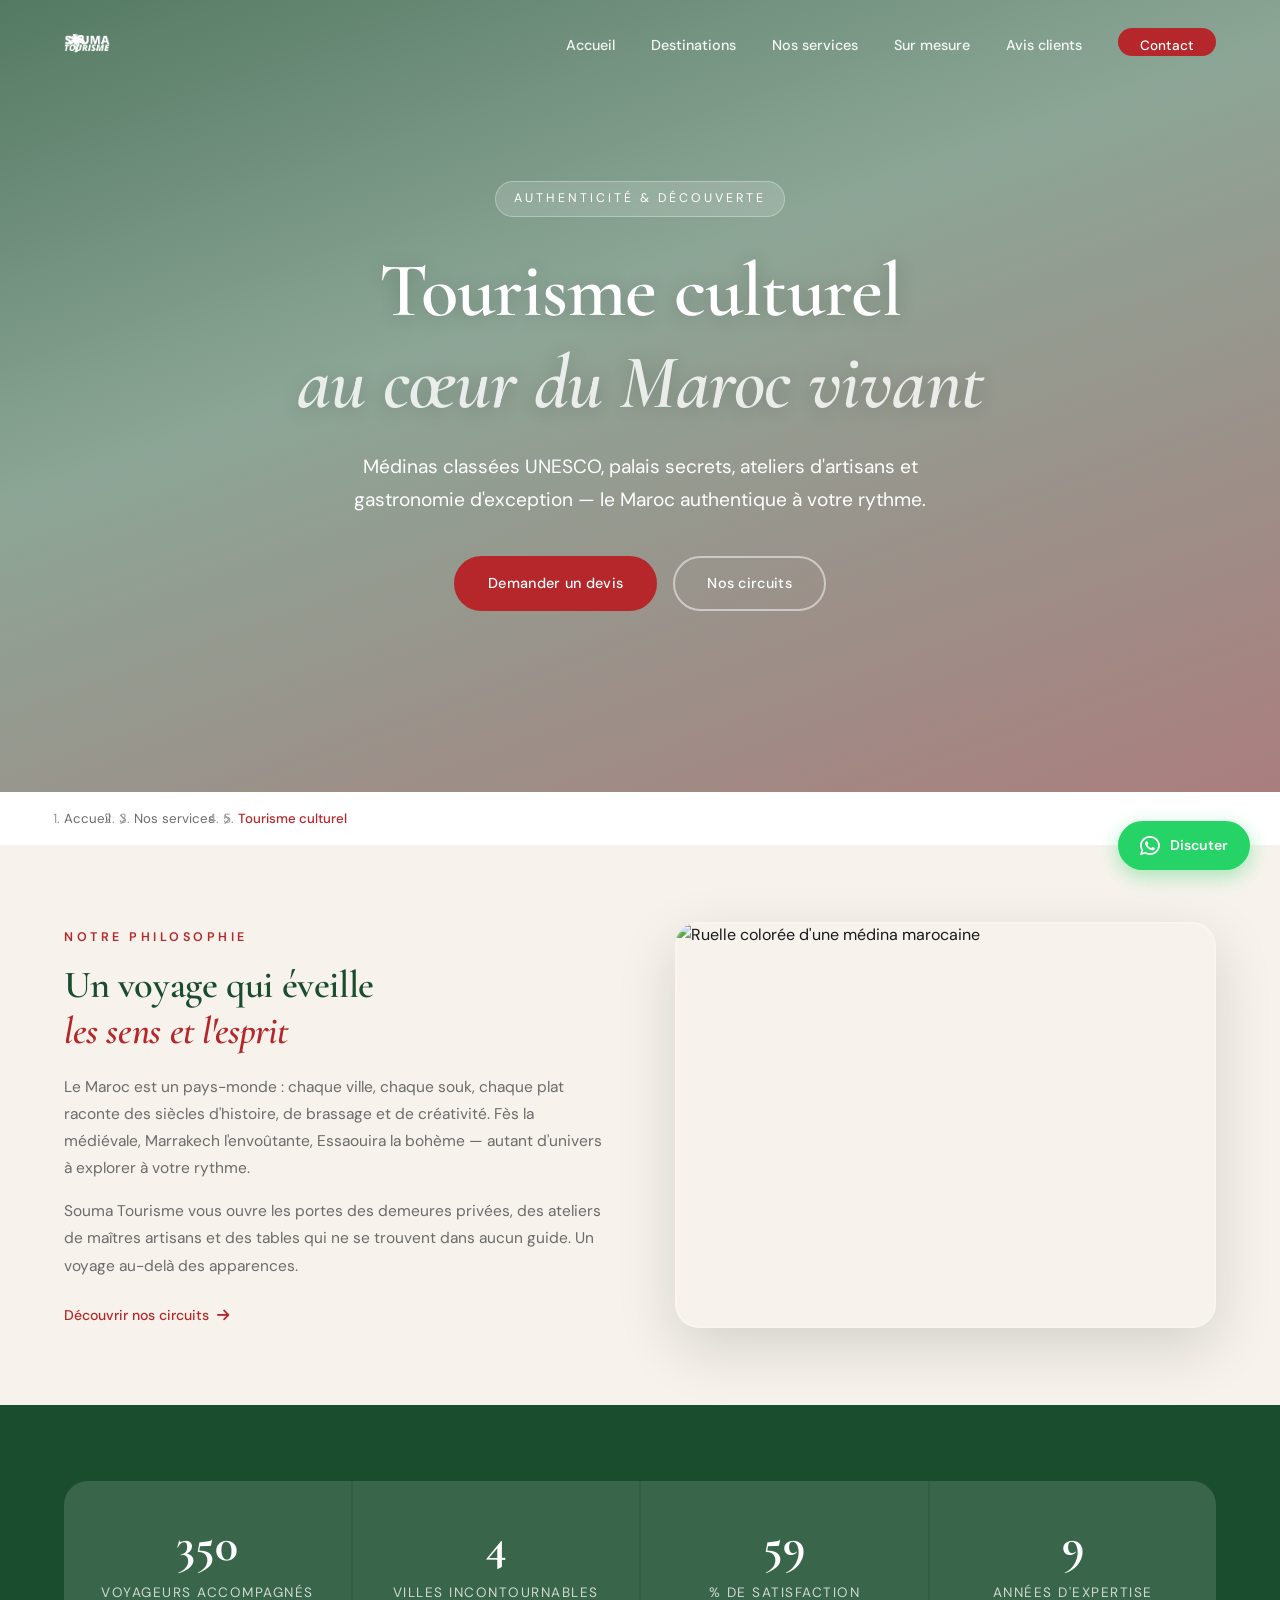
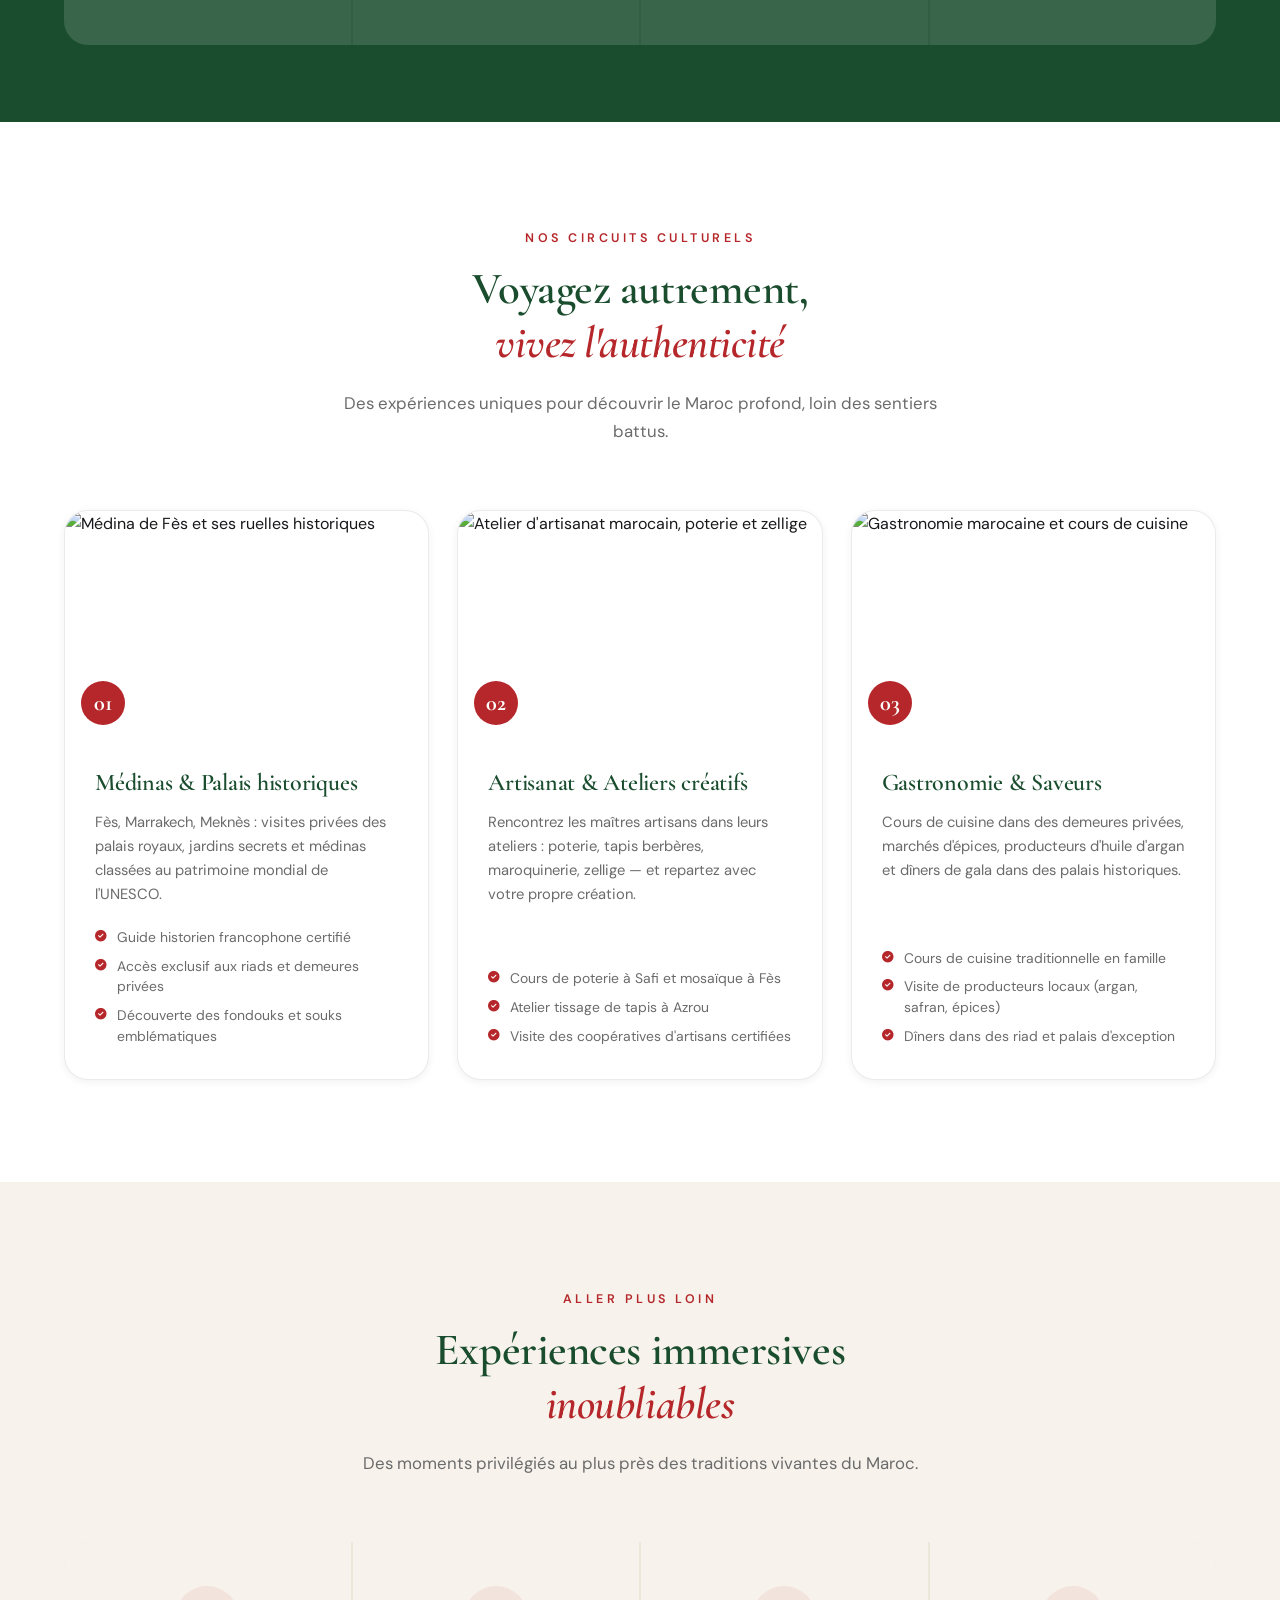
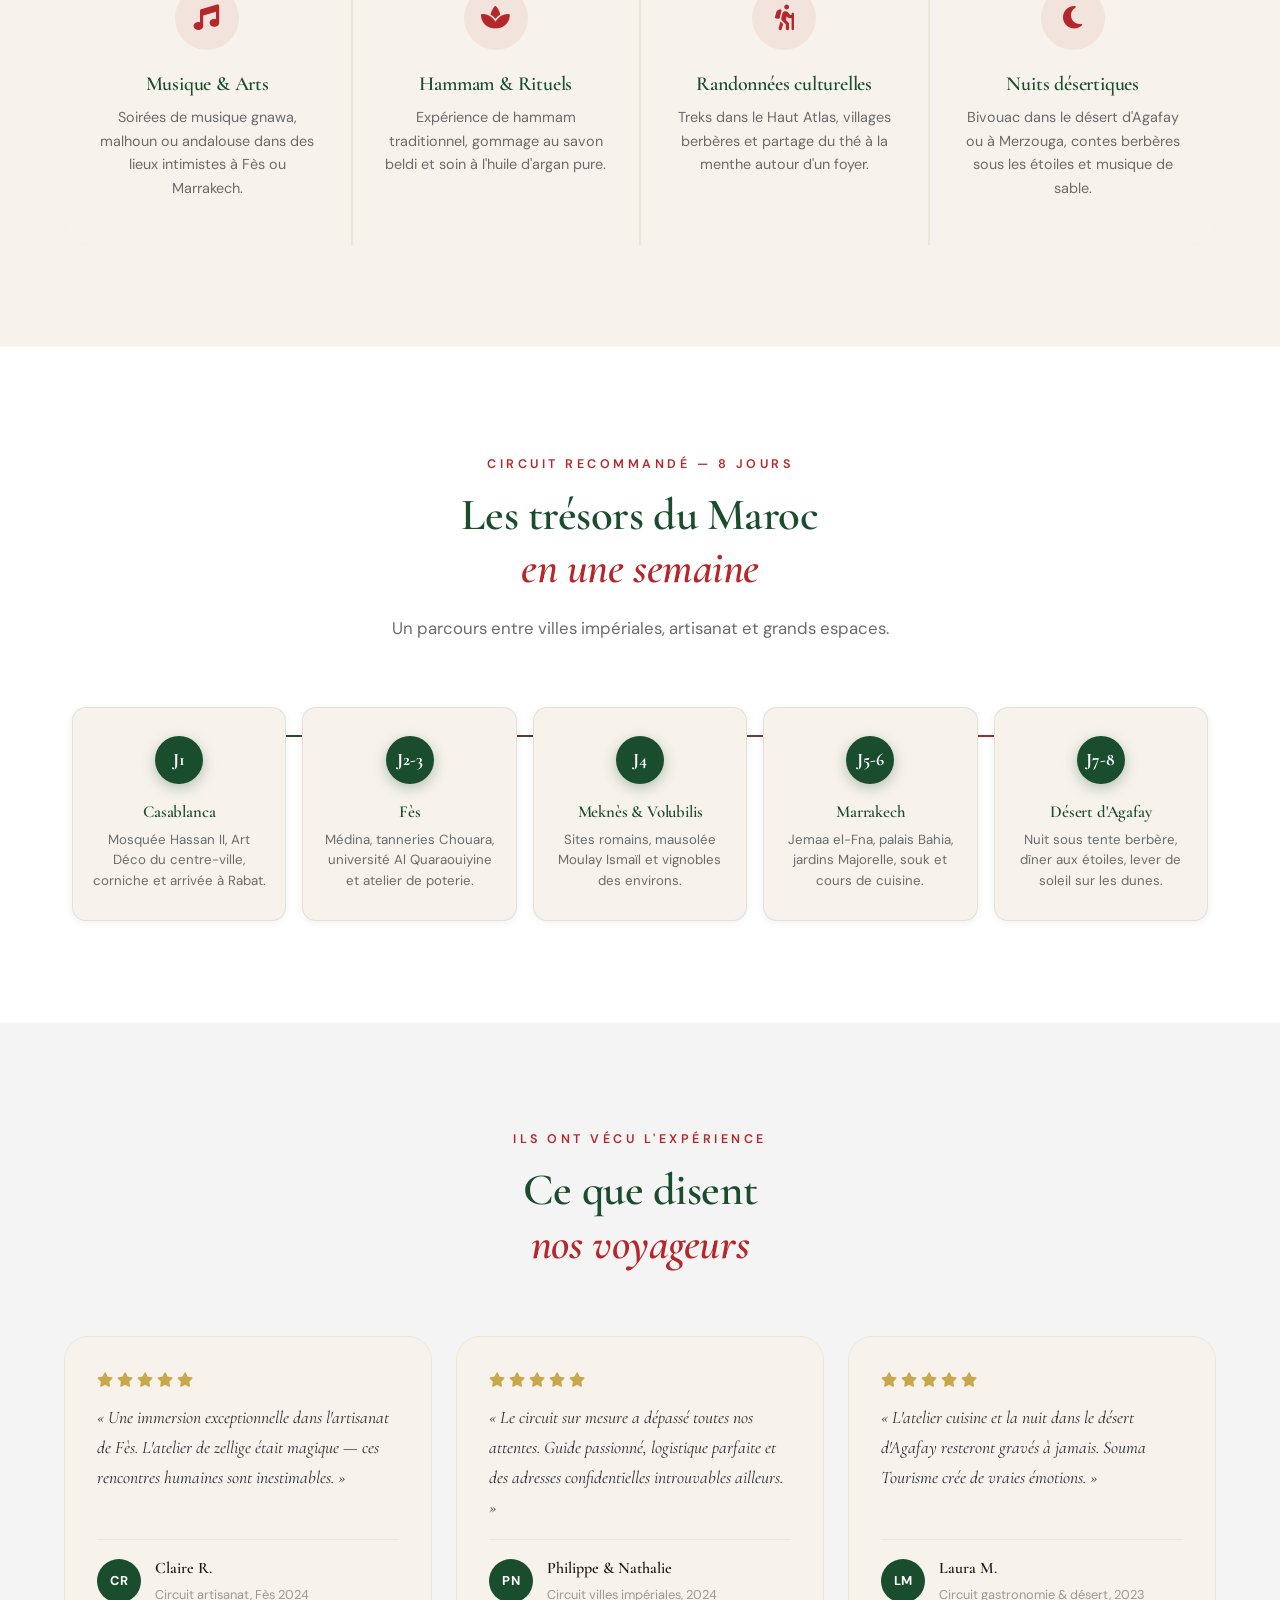
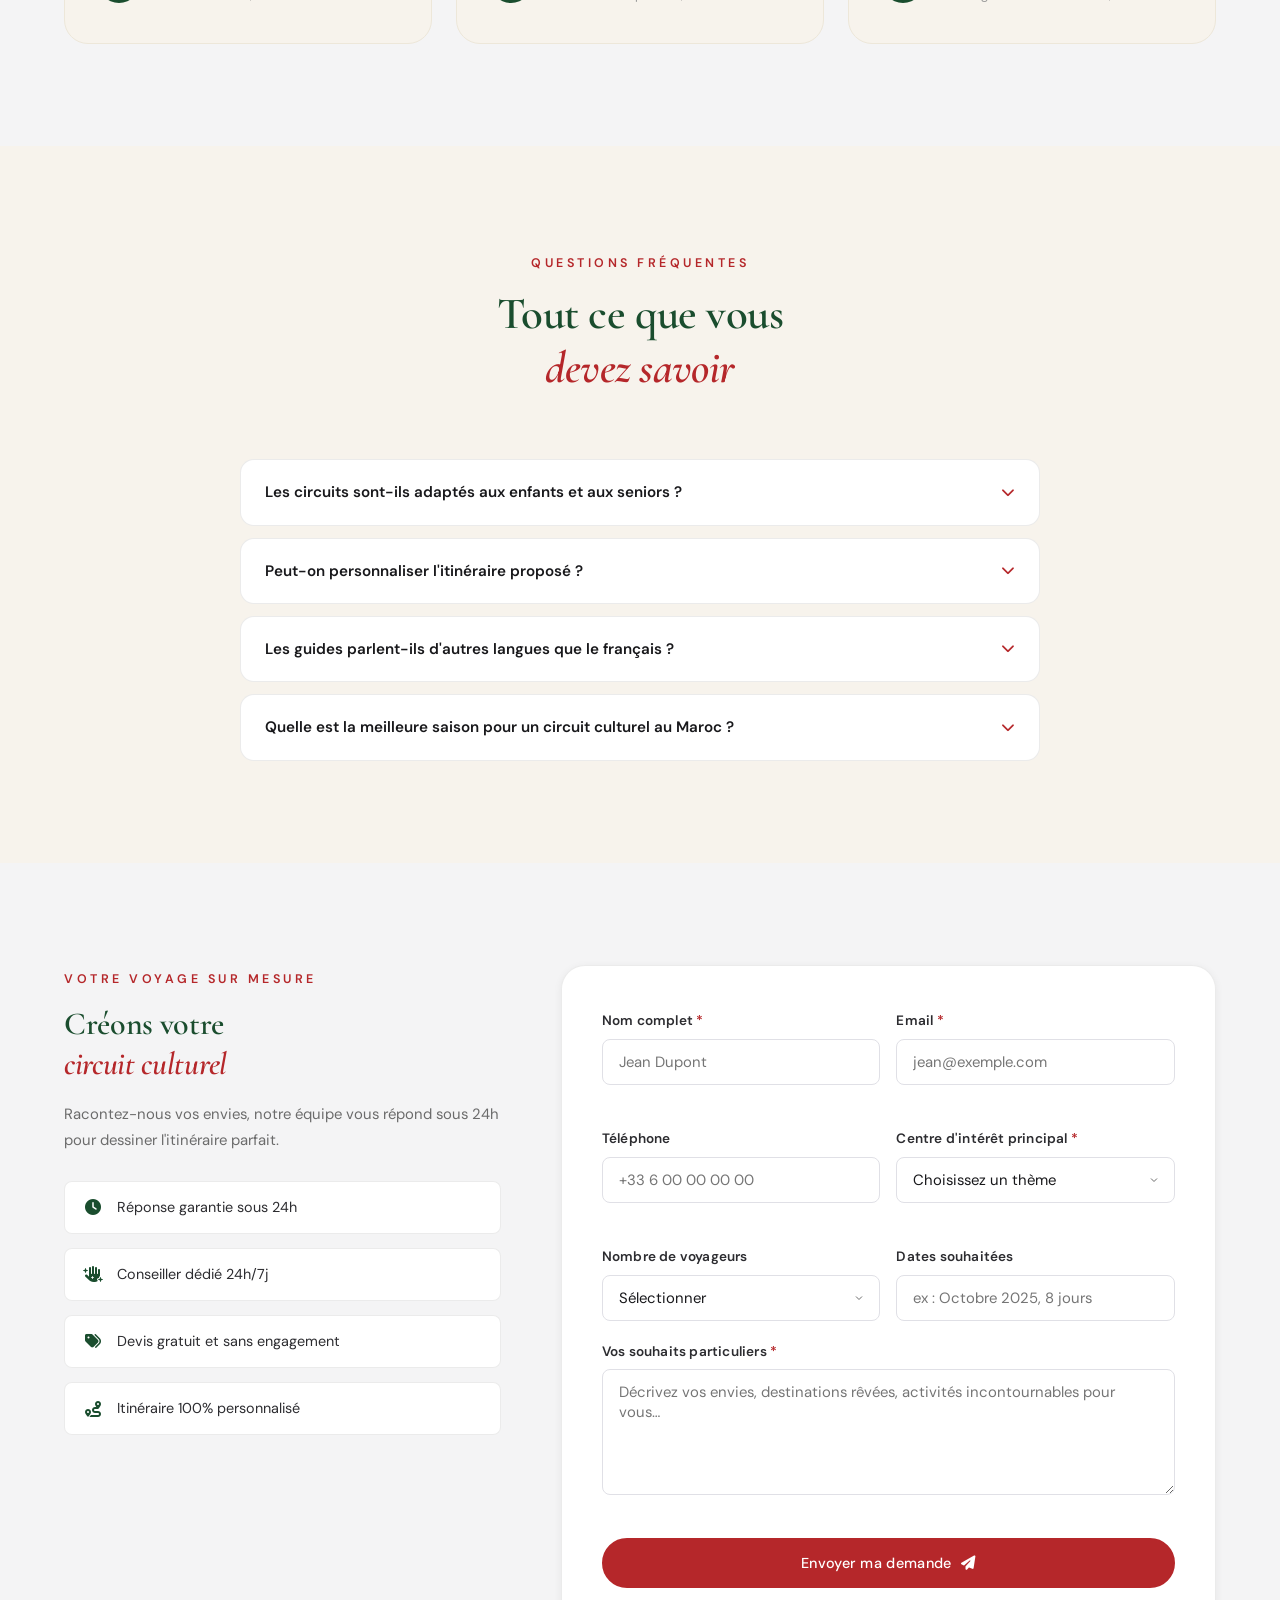
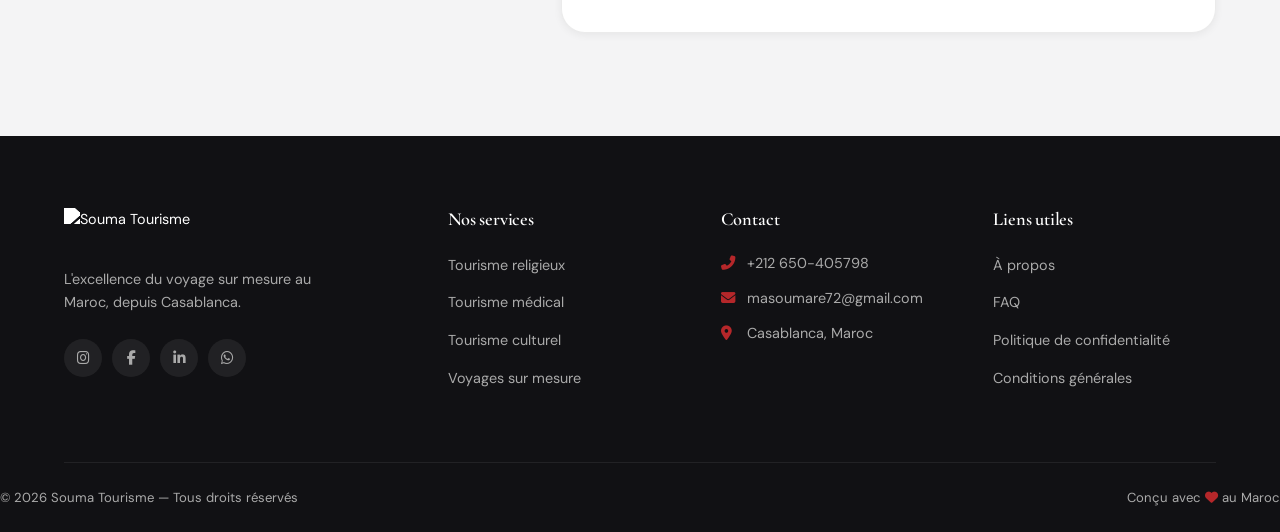
==== culturel.html @ da894bc1 "souma tourisme v2" ====
<!DOCTYPE html>
<html lang="fr">
<head>
    <meta charset="UTF-8">
    <meta name="viewport" content="width=device-width, initial-scale=1.0">
    <title>Tourisme Culturel au Maroc | Souma Tourisme</title>
    <meta name="description" content="Circuits privés, visites de médinas, palais secrets et rencontres avec les artisans. Plongez dans l'authenticité marocaine avec Souma Tourisme.">
    <meta name="keywords" content="tourisme culturel maroc, circuit maroc, médina fès, artisanat maroc, gastronomie marocaine, désert agafay">
    <meta name="author" content="Souma Tourisme">

    <!-- Open Graph -->
    <meta property="og:type" content="website">
    <meta property="og:title" content="Tourisme Culturel au Maroc | Souma Tourisme">
    <meta property="og:description" content="Circuits privés, médinas, palais secrets et rencontres avec les artisans du Maroc.">
    <meta property="og:image" content="images/og-culturel.jpg">
    <meta property="og:url" content="https://www.soumatourisme.com/culturel.html">

    <link rel="canonical" href="https://www.soumatourisme.com/culturel.html">
    <link rel="icon" type="image/png" href="images/favicon.png">

    <!-- Polices -->
    <link rel="preconnect" href="https://fonts.googleapis.com">
    <link rel="preconnect" href="https://fonts.gstatic.com" crossorigin>
    <link href="https://fonts.googleapis.com/css2?family=Cormorant+Garamond:ital,wght@0,400;0,500;0,600;0,700;1,400;1,500&family=DM+Sans:opsz,wght@9..40,300;9..40,400;9..40,500;9..40,600&display=swap" rel="stylesheet">

    <!-- Icônes -->
    <link rel="stylesheet" href="https://cdnjs.cloudflare.com/ajax/libs/font-awesome/6.5.0/css/all.min.css">

    <!-- CSS partagé -->
    <link rel="stylesheet" href="css/style.css">

    <style>
        /* ── HERO CULTUREL ── */
        .hero-culturel {
            position: relative;
            height: 88vh;
            min-height: 600px;
            display: flex;
            align-items: center;
            justify-content: center;
            text-align: center;
            color: var(--light);
            overflow: hidden;
        }

        .hero-culturel__bg {
            position: absolute;
            inset: 0;
            background-image: url('https://images.pexels.com/photos/2694325/pexels-photo-2694325.jpeg?auto=compress&cs=tinysrgb&w=1600');
            background-size: cover;
            background-position: center;
            z-index: -2;
            transition: transform 0.1s linear;
        }

        .hero-culturel__overlay {
            position: absolute;
            inset: 0;
            background: linear-gradient(
                160deg,
                rgba(26, 77, 46, 0.75) 0%,
                rgba(26, 77, 46, 0.5) 40%,
                rgba(100, 20, 20, 0.55) 100%
            );
            z-index: -1;
        }

        .hero-culturel__content {
            position: relative;
            z-index: 2;
            max-width: 820px;
            padding: 0 20px;
        }

        .hero-culturel__tag {
            display: inline-block;
            font-size: 0.78rem;
            text-transform: uppercase;
            letter-spacing: 3px;
            background: rgba(255,255,255,0.15);
            border: 1px solid rgba(255,255,255,0.3);
            backdrop-filter: blur(8px);
            padding: 7px 18px;
            border-radius: 50px;
            margin-bottom: 28px;
            animation: fadeUp 0.8s ease-out both;
        }

        .hero-culturel__title {
            font-family: var(--font-display);
            font-size: clamp(2.6rem, 6vw, 5rem);
            color: var(--light);
            margin-bottom: 22px;
            text-shadow: 0 2px 20px rgba(0,0,0,0.2);
            animation: fadeUp 0.8s ease-out 0.15s both;
        }

        .hero-culturel__title em {
            font-style: italic;
            color: rgba(255,255,255,0.82);
        }

        .hero-culturel__text {
            font-size: clamp(1rem, 1.5vw, 1.2rem);
            opacity: 0.9;
            max-width: 580px;
            margin: 0 auto 40px;
            line-height: 1.7;
            animation: fadeUp 0.8s ease-out 0.3s both;
        }

        .hero-culturel__actions {
            display: flex;
            gap: 16px;
            justify-content: center;
            flex-wrap: wrap;
            animation: fadeUp 0.8s ease-out 0.45s both;
        }

        /* Breadcrumb */
        .breadcrumb {
            padding: 16px 0;
            font-size: 0.83rem;
            color: var(--gray-light);
            display: flex;
            align-items: center;
            gap: 8px;
            flex-wrap: wrap;
        }
        .breadcrumb a {
            text-decoration: none;
            color: var(--gray);
            transition: color 0.2s;
        }
        .breadcrumb a:hover { color: var(--secondary); }
        .breadcrumb i { font-size: 0.65rem; color: var(--gray-light); }
        .breadcrumb span { color: var(--secondary); font-weight: 500; }

        /* ── INTRO ── */
        .intro-section {
            background: var(--accent);
            padding: clamp(50px, 6vw, 90px) 0;
        }

        .intro-grid {
            display: grid;
            grid-template-columns: 1fr 1fr;
            gap: 70px;
            align-items: center;
        }

        .intro-grid__text .section__tag { margin-bottom: 14px; }

        .intro-grid__text h2 {
            font-family: var(--font-display);
            font-size: clamp(2rem, 3vw, 2.8rem);
            color: var(--primary);
            margin-bottom: 20px;
            line-height: 1.2;
        }

        .intro-grid__text p {
            color: var(--gray);
            font-size: 0.97rem;
            line-height: 1.75;
            margin-bottom: 16px;
        }

        .intro-grid__image {
            position: relative;
            border-radius: var(--radius-lg);
            overflow: hidden;
            aspect-ratio: 4/3;
            box-shadow: var(--shadow-lg);
        }

        .intro-grid__image img {
            width: 100%;
            height: 100%;
            object-fit: cover;
            transition: transform 0.6s ease;
        }

        .intro-grid__image:hover img { transform: scale(1.04); }

        .intro-grid__image::after {
            content: '';
            position: absolute;
            inset: 0;
            border: 2px solid rgba(255,255,255,0.2);
            border-radius: var(--radius-lg);
            pointer-events: none;
        }

        /* ── CIRCUITS ── */
        .circuits {
            padding: clamp(60px, 8vw, 110px) 0;
            background: var(--light);
        }

        .exp-grid {
            display: grid;
            grid-template-columns: repeat(auto-fit, minmax(300px, 1fr));
            gap: 28px;
        }

        .exp-card {
            background: var(--light);
            border-radius: var(--radius-lg);
            overflow: hidden;
            border: 1px solid var(--border);
            box-shadow: var(--shadow-sm);
            transition: var(--transition);
            display: flex;
            flex-direction: column;
        }

        .exp-card:hover {
            transform: translateY(-8px);
            box-shadow: var(--shadow-lg);
            border-color: transparent;
        }

        .exp-card__img {
            position: relative;
            height: 230px;
            overflow: hidden;
        }

        .exp-card__img img {
            width: 100%;
            height: 100%;
            object-fit: cover;
            transition: transform 0.6s ease;
        }

        .exp-card:hover .exp-card__img img { transform: scale(1.05); }

        .exp-card__number {
            position: absolute;
            bottom: 16px;
            left: 16px;
            background: var(--secondary);
            color: var(--light);
            font-family: var(--font-display);
            font-size: 1.4rem;
            font-weight: 700;
            width: 44px;
            height: 44px;
            border-radius: 50%;
            display: flex;
            align-items: center;
            justify-content: center;
        }

        .exp-card__body {
            padding: 28px 30px 32px;
            flex: 1;
            display: flex;
            flex-direction: column;
        }

        .exp-card__body h3 {
            font-family: var(--font-display);
            font-size: 1.5rem;
            color: var(--primary);
            margin-bottom: 12px;
        }

        .exp-card__body > p {
            color: var(--gray);
            font-size: 0.92rem;
            line-height: 1.65;
            margin-bottom: 20px;
            flex: 1;
        }

        .exp-card__list {
            display: flex;
            flex-direction: column;
            gap: 8px;
        }

        .exp-card__list li {
            display: flex;
            align-items: flex-start;
            gap: 10px;
            font-size: 0.87rem;
            color: var(--gray);
            line-height: 1.5;
        }

        .exp-card__list li i {
            color: var(--secondary);
            font-size: 0.72rem;
            margin-top: 4px;
            flex-shrink: 0;
        }

        /* ── CHIFFRES CLÉS ── */
        .stats-section {
            padding: clamp(50px, 6vw, 80px) 0;
            background: var(--primary);
            color: var(--light);
        }

        .stats-grid {
            display: grid;
            grid-template-columns: repeat(auto-fit, minmax(180px, 1fr));
            gap: 2px;
            background: rgba(255,255,255,0.1);
            border-radius: var(--radius-lg);
            overflow: hidden;
        }

        .stat-item {
            padding: 40px 30px;
            text-align: center;
            background: rgba(255,255,255,0.04);
            transition: var(--transition);
        }

        .stat-item:hover { background: rgba(255,255,255,0.08); }

        .stat-item strong {
            display: block;
            font-family: var(--font-display);
            font-size: 3rem;
            font-weight: 700;
            color: var(--light);
            line-height: 1;
            margin-bottom: 10px;
        }

        .stat-item span {
            font-size: 0.85rem;
            text-transform: uppercase;
            letter-spacing: 1.5px;
            opacity: 0.75;
        }

        /* ── EXPÉRIENCES IMMERSIVES ── */
        .immersives-section {
            background: var(--accent);
            padding: clamp(60px, 8vw, 110px) 0;
        }

        .immersives-grid {
            display: grid;
            grid-template-columns: repeat(auto-fit, minmax(240px, 1fr));
            gap: 2px;
            background: var(--accent-dark);
            border-radius: var(--radius-lg);
            overflow: hidden;
        }

        .immersive-item {
            background: var(--accent);
            padding: 44px 32px;
            text-align: center;
            transition: var(--transition);
        }

        .immersive-item:hover { background: var(--light); }

        .immersive-icon {
            width: 64px;
            height: 64px;
            border-radius: 50%;
            background: rgba(181,39,42,0.08);
            display: flex;
            align-items: center;
            justify-content: center;
            margin: 0 auto 22px;
            transition: var(--transition);
        }

        .immersive-item:hover .immersive-icon { background: var(--secondary); }

        .immersive-icon i {
            font-size: 1.6rem;
            color: var(--secondary);
            transition: var(--transition-fast);
        }

        .immersive-item:hover .immersive-icon i { color: var(--light); }

        .immersive-item h4 {
            font-family: var(--font-display);
            font-size: 1.25rem;
            color: var(--primary);
            margin-bottom: 10px;
        }

        .immersive-item p {
            color: var(--gray);
            font-size: 0.9rem;
            line-height: 1.65;
        }

        /* ── ITINÉRAIRE ── */
        .itineraire {
            background: var(--light);
            padding: clamp(60px, 8vw, 110px) 0;
        }

        .timeline {
            position: relative;
            display: grid;
            grid-template-columns: repeat(auto-fit, minmax(180px, 1fr));
            gap: 0;
            margin-top: 50px;
        }

        .timeline::before {
            content: '';
            position: absolute;
            top: 28px;
            left: 10%;
            right: 10%;
            height: 2px;
            background: linear-gradient(to right, var(--primary), var(--secondary));
            z-index: 0;
        }

        .timeline-step {
            background: var(--accent);
            border-radius: var(--radius);
            padding: 28px 18px;
            margin: 0 8px;
            text-align: center;
            box-shadow: var(--shadow-sm);
            position: relative;
            z-index: 1;
            border: 1px solid var(--border);
            transition: var(--transition);
        }

        .timeline-step:hover {
            transform: translateY(-6px);
            box-shadow: var(--shadow);
            border-color: transparent;
            background: var(--light);
        }

        .step-number {
            width: 48px;
            height: 48px;
            border-radius: 50%;
            background: var(--primary);
            color: var(--light);
            font-family: var(--font-display);
            font-size: 1.1rem;
            font-weight: 700;
            display: flex;
            align-items: center;
            justify-content: center;
            margin: 0 auto 18px;
            box-shadow: 0 4px 14px rgba(26,77,46,0.3);
            transition: var(--transition);
        }

        .timeline-step:hover .step-number {
            background: var(--secondary);
            box-shadow: 0 4px 14px rgba(181,39,42,0.3);
        }

        .timeline-step h4 {
            font-family: var(--font-display);
            font-size: 1.05rem;
            color: var(--primary);
            margin-bottom: 8px;
        }

        .timeline-step p {
            font-size: 0.83rem;
            color: var(--gray);
            line-height: 1.55;
        }

        /* ── TÉMOIGNAGES ── */
        .testimonials-page {
            padding: clamp(60px, 8vw, 110px) 0;
            background: var(--light-gray);
        }

        .testi-grid {
            display: grid;
            grid-template-columns: repeat(auto-fit, minmax(280px, 1fr));
            gap: 24px;
        }

        /* ── FAQ ── */
        .faq-section {
            background: var(--accent);
            padding: clamp(60px, 8vw, 110px) 0;
        }

        .faq-list {
            max-width: 800px;
            margin: 0 auto;
            display: flex;
            flex-direction: column;
            gap: 12px;
        }

        .faq-item {
            background: var(--light);
            border-radius: var(--radius);
            border: 1px solid var(--border);
            overflow: hidden;
            transition: var(--transition-fast);
        }

        .faq-item.open {
            box-shadow: var(--shadow-sm);
            border-color: rgba(26,77,46,0.15);
        }

        .faq-question {
            display: flex;
            justify-content: space-between;
            align-items: center;
            padding: 20px 24px;
            cursor: pointer;
            font-weight: 600;
            font-size: 0.95rem;
            color: var(--dark);
            gap: 16px;
            user-select: none;
        }

        .faq-question i {
            color: var(--secondary);
            font-size: 0.85rem;
            transition: transform 0.3s ease;
            flex-shrink: 0;
        }

        .faq-item.open .faq-question i { transform: rotate(180deg); }

        .faq-answer {
            max-height: 0;
            overflow: hidden;
            transition: max-height 0.4s ease, padding 0.3s ease;
            padding: 0 24px;
        }

        .faq-item.open .faq-answer {
            max-height: 300px;
            padding: 0 24px 20px;
        }

        .faq-answer p {
            font-size: 0.9rem;
            color: var(--gray);
            line-height: 1.7;
        }

        /* ── FORMULAIRE DEVIS ── */
        .devis-section {
            padding: clamp(60px, 8vw, 110px) 0;
            background: var(--light-gray);
        }

        .devis-inner {
            display: grid;
            grid-template-columns: 1fr 1.5fr;
            gap: 60px;
            align-items: start;
        }

        .devis-info {
            position: sticky;
            top: 110px;
        }

        .devis-info h2 {
            font-family: var(--font-display);
            font-size: clamp(1.8rem, 2.5vw, 2.5rem);
            color: var(--primary);
            margin-bottom: 18px;
            line-height: 1.25;
        }

        .devis-info > p {
            color: var(--gray);
            font-size: 0.93rem;
            line-height: 1.7;
            margin-bottom: 28px;
        }

        .devis-features {
            display: flex;
            flex-direction: column;
            gap: 14px;
        }

        .devis-feature {
            display: flex;
            align-items: center;
            gap: 14px;
            padding: 14px 18px;
            background: var(--light);
            border-radius: var(--radius-sm);
            border: 1px solid var(--border);
            font-size: 0.9rem;
            color: var(--dark-soft);
        }

        .devis-feature i {
            color: var(--primary);
            font-size: 1rem;
            width: 20px;
            text-align: center;
            flex-shrink: 0;
        }

        @keyframes fadeUp {
            from { opacity: 0; transform: translateY(28px); }
            to   { opacity: 1; transform: translateY(0); }
        }

        /* Responsive */
        @media (max-width: 900px) {
            .intro-grid { grid-template-columns: 1fr; }
            .intro-grid__image { order: -1; }
            .devis-inner { grid-template-columns: 1fr; }
            .devis-info { position: static; }
            .timeline::before { display: none; }
        }

        @media (max-width: 600px) {
            .timeline { grid-template-columns: 1fr; gap: 16px; }
            .timeline-step { margin: 0; }
        }

        @media (prefers-reduced-motion: reduce) {
            *, *::before, *::after {
                animation-duration: 0.01ms !important;
                transition-duration: 0.01ms !important;
            }
        }
    </style>

    <script type="application/ld+json">
    {
      "@context": "https://schema.org",
      "@type": "TouristTrip",
      "name": "Tourisme Culturel au Maroc",
      "description": "Circuits privés, médinas, artisanat et gastronomie avec Souma Tourisme.",
      "provider": {
        "@type": "TravelAgency",
        "name": "Souma Tourisme",
        "url": "https://www.soumatourisme.com"
      }
    }
    </script>
</head>
<body>

    <!-- ========== HEADER ========== -->
    <header class="header" id="header" role="banner">
        <div class="container header__inner">
            <a href="index.html" class="logo" aria-label="Souma Tourisme — Retour à l'accueil">
                <img src="images/logo-removebg-preview.png" alt="Souma Tourisme" class="logo-img">
            </a>
            <nav class="nav" id="nav" aria-label="Navigation principale">
                <ul class="nav__list" role="list">
                    <li><a href="index.html">Accueil</a></li>
                    <li><a href="index.html#destinations">Destinations</a></li>
                    <li><a href="index.html#services">Nos services</a></li>
                    <li><a href="index.html#voyages">Sur mesure</a></li>
                    <li><a href="index.html#temoignages">Avis clients</a></li>
                    <li><a href="index.html#contact" class="nav__cta">Contact</a></li>
                </ul>
            </nav>
            <button class="burger" id="burger" aria-label="Ouvrir le menu" aria-expanded="false" aria-controls="nav">
                <span class="burger__line"></span>
                <span class="burger__line"></span>
                <span class="burger__line"></span>
            </button>
        </div>
    </header>

    <!-- ========== HERO ========== -->
    <section class="hero-culturel" aria-label="Tourisme culturel au Maroc">
        <div class="hero-culturel__bg" id="heroBg" aria-hidden="true"></div>
        <div class="hero-culturel__overlay" aria-hidden="true"></div>
        <div class="hero-culturel__content container">
            <span class="hero-culturel__tag">Authenticité &amp; Découverte</span>
            <h1 class="hero-culturel__title">
                Tourisme culturel<br><em>au cœur du Maroc vivant</em>
            </h1>
            <p class="hero-culturel__text">
                Médinas classées UNESCO, palais secrets, ateliers d'artisans et gastronomie d'exception —
                le Maroc authentique à votre rythme.
            </p>
            <div class="hero-culturel__actions">
                <a href="#demande" class="btn btn-primary">Demander un devis</a>
                <a href="#circuits" class="btn btn-ghost">Nos circuits</a>
            </div>
        </div>
    </section>

    <!-- ========== BREADCRUMB ========== -->
    <nav aria-label="Fil d'Ariane">
        <div class="container">
            <ol class="breadcrumb" role="list">
                <li><a href="index.html">Accueil</a></li>
                <li><i class="fas fa-chevron-right" aria-hidden="true"></i></li>
                <li><a href="index.html#services">Nos services</a></li>
                <li><i class="fas fa-chevron-right" aria-hidden="true"></i></li>
                <li><span aria-current="page">Tourisme culturel</span></li>
            </ol>
        </div>
    </nav>

    <!-- ========== INTRO ========== -->
    <section class="intro-section" aria-labelledby="intro-title">
        <div class="container">
            <div class="intro-grid">
                <div class="intro-grid__text">
                    <span class="section__tag">Notre philosophie</span>
                    <h2 id="intro-title">Un voyage qui éveille<br><em>les sens et l'esprit</em></h2>
                    <p>Le Maroc est un pays-monde : chaque ville, chaque souk, chaque plat raconte des siècles d'histoire, de brassage et de créativité. Fès la médiévale, Marrakech l'envoûtante, Essaouira la bohème — autant d'univers à explorer à votre rythme.</p>
                    <p>Souma Tourisme vous ouvre les portes des demeures privées, des ateliers de maîtres artisans et des tables qui ne se trouvent dans aucun guide. Un voyage au-delà des apparences.</p>
                    <a href="#circuits" class="link-arrow" style="margin-top:8px; display:inline-flex;">
                        Découvrir nos circuits <i class="fas fa-arrow-right" aria-hidden="true"></i>
                    </a>
                </div>
                <div class="intro-grid__image">
                    <img src="https://images.pexels.com/photos/3889855/pexels-photo-3889855.jpeg?auto=compress&cs=tinysrgb&w=900"
                         alt="Ruelle colorée d'une médina marocaine"
                         loading="lazy">
                </div>
            </div>
        </div>
    </section>

    <!-- ========== CHIFFRES CLÉS ========== -->
    <section class="stats-section" aria-label="Chiffres clés du tourisme culturel">
        <div class="container">
            <div class="stats-grid">
                <div class="stat-item">
                    <strong class="counter" data-target="580">0</strong>
                    <span>Voyageurs accompagnés</span>
                </div>
                <div class="stat-item">
                    <strong class="counter" data-target="8">0</strong>
                    <span>Villes incontournables</span>
                </div>
                <div class="stat-item">
                    <strong class="counter" data-target="99">0</strong>
                    <span>% de satisfaction</span>
                </div>
                <div class="stat-item">
                    <strong class="counter" data-target="15">0</strong>
                    <span>Années d'expertise</span>
                </div>
            </div>
        </div>
    </section>

    <!-- ========== CIRCUITS ========== -->
    <section class="circuits section" id="circuits" aria-labelledby="circuits-title">
        <div class="container">
            <div class="section__header text-center">
                <span class="section__tag">Nos circuits culturels</span>
                <h2 class="section__title" id="circuits-title">Voyagez autrement,<br><em>vivez l'authenticité</em></h2>
                <p class="section__subtitle">Des expériences uniques pour découvrir le Maroc profond, loin des sentiers battus.</p>
            </div>
            <div class="exp-grid">
                <!-- Carte 1 -->
                <article class="exp-card">
                    <div class="exp-card__img">
                        <img src="https://images.pexels.com/photos/2349165/pexels-photo-2349165.jpeg?auto=compress&cs=tinysrgb&w=700"
                             alt="Médina de Fès et ses ruelles historiques"
                             loading="lazy">
                        <div class="exp-card__number" aria-hidden="true">01</div>
                    </div>
                    <div class="exp-card__body">
                        <h3>Médinas &amp; Palais historiques</h3>
                        <p>Fès, Marrakech, Meknès : visites privées des palais royaux, jardins secrets et médinas classées au patrimoine mondial de l'UNESCO.</p>
                        <ul class="exp-card__list" aria-label="Services inclus">
                            <li><i class="fas fa-check-circle" aria-hidden="true"></i> Guide historien francophone certifié</li>
                            <li><i class="fas fa-check-circle" aria-hidden="true"></i> Accès exclusif aux riads et demeures privées</li>
                            <li><i class="fas fa-check-circle" aria-hidden="true"></i> Découverte des fondouks et souks emblématiques</li>
                        </ul>
                    </div>
                </article>
                <!-- Carte 2 -->
                <article class="exp-card">
                    <div class="exp-card__img">
                        <img src="https://images.pexels.com/photos/2570063/pexels-photo-2570063.jpeg?auto=compress&cs=tinysrgb&w=700"
                             alt="Atelier d'artisanat marocain, poterie et zellige"
                             loading="lazy">
                        <div class="exp-card__number" aria-hidden="true">02</div>
                    </div>
                    <div class="exp-card__body">
                        <h3>Artisanat &amp; Ateliers créatifs</h3>
                        <p>Rencontrez les maîtres artisans dans leurs ateliers : poterie, tapis berbères, maroquinerie, zellige — et repartez avec votre propre création.</p>
                        <ul class="exp-card__list" aria-label="Services inclus">
                            <li><i class="fas fa-check-circle" aria-hidden="true"></i> Cours de poterie à Safi et mosaïque à Fès</li>
                            <li><i class="fas fa-check-circle" aria-hidden="true"></i> Atelier tissage de tapis à Azrou</li>
                            <li><i class="fas fa-check-circle" aria-hidden="true"></i> Visite des coopératives d'artisans certifiées</li>
                        </ul>
                    </div>
                </article>
                <!-- Carte 3 -->
                <article class="exp-card">
                    <div class="exp-card__img">
                        <img src="https://images.pexels.com/photos/6210733/pexels-photo-6210733.jpeg?auto=compress&cs=tinysrgb&w=700"
                             alt="Gastronomie marocaine et cours de cuisine"
                             loading="lazy">
                        <div class="exp-card__number" aria-hidden="true">03</div>
                    </div>
                    <div class="exp-card__body">
                        <h3>Gastronomie &amp; Saveurs</h3>
                        <p>Cours de cuisine dans des demeures privées, marchés d'épices, producteurs d'huile d'argan et dîners de gala dans des palais historiques.</p>
                        <ul class="exp-card__list" aria-label="Services inclus">
                            <li><i class="fas fa-check-circle" aria-hidden="true"></i> Cours de cuisine traditionnelle en famille</li>
                            <li><i class="fas fa-check-circle" aria-hidden="true"></i> Visite de producteurs locaux (argan, safran, épices)</li>
                            <li><i class="fas fa-check-circle" aria-hidden="true"></i> Dîners dans des riad et palais d'exception</li>
                        </ul>
                    </div>
                </article>
            </div>
        </div>
    </section>

    <!-- ========== EXPÉRIENCES IMMERSIVES ========== -->
    <section class="immersives-section" aria-labelledby="imm-title">
        <div class="container">
            <div class="section__header text-center">
                <span class="section__tag">Aller plus loin</span>
                <h2 class="section__title" id="imm-title">Expériences immersives<br><em>inoubliables</em></h2>
                <p class="section__subtitle">Des moments privilégiés au plus près des traditions vivantes du Maroc.</p>
            </div>
            <div class="immersives-grid">
                <div class="immersive-item">
                    <div class="immersive-icon" aria-hidden="true"><i class="fas fa-music"></i></div>
                    <h4>Musique &amp; Arts</h4>
                    <p>Soirées de musique gnawa, malhoun ou andalouse dans des lieux intimistes à Fès ou Marrakech.</p>
                </div>
                <div class="immersive-item">
                    <div class="immersive-icon" aria-hidden="true"><i class="fas fa-spa"></i></div>
                    <h4>Hammam &amp; Rituels</h4>
                    <p>Expérience de hammam traditionnel, gommage au savon beldi et soin à l'huile d'argan pure.</p>
                </div>
                <div class="immersive-item">
                    <div class="immersive-icon" aria-hidden="true"><i class="fas fa-person-hiking"></i></div>
                    <h4>Randonnées culturelles</h4>
                    <p>Treks dans le Haut Atlas, villages berbères et partage du thé à la menthe autour d'un foyer.</p>
                </div>
                <div class="immersive-item">
                    <div class="immersive-icon" aria-hidden="true"><i class="fas fa-moon"></i></div>
                    <h4>Nuits désertiques</h4>
                    <p>Bivouac dans le désert d'Agafay ou à Merzouga, contes berbères sous les étoiles et musique de sable.</p>
                </div>
            </div>
        </div>
    </section>

    <!-- ========== ITINÉRAIRE TYPE ========== -->
    <section class="itineraire" aria-labelledby="itin-title">
        <div class="container">
            <div class="section__header text-center">
                <span class="section__tag">Circuit recommandé — 8 jours</span>
                <h2 class="section__title" id="itin-title">Les trésors du Maroc<br><em>en une semaine</em></h2>
                <p class="section__subtitle">Un parcours entre villes impériales, artisanat et grands espaces.</p>
            </div>
            <div class="timeline" role="list">
                <div class="timeline-step" role="listitem">
                    <div class="step-number" aria-hidden="true">J1</div>
                    <h4>Casablanca</h4>
                    <p>Mosquée Hassan II, Art Déco du centre-ville, corniche et arrivée à Rabat.</p>
                </div>
                <div class="timeline-step" role="listitem">
                    <div class="step-number" aria-hidden="true">J2-3</div>
                    <h4>Fès</h4>
                    <p>Médina, tanneries Chouara, université Al Quaraouiyine et atelier de poterie.</p>
                </div>
                <div class="timeline-step" role="listitem">
                    <div class="step-number" aria-hidden="true">J4</div>
                    <h4>Meknès &amp; Volubilis</h4>
                    <p>Sites romains, mausolée Moulay Ismaïl et vignobles des environs.</p>
                </div>
                <div class="timeline-step" role="listitem">
                    <div class="step-number" aria-hidden="true">J5-6</div>
                    <h4>Marrakech</h4>
                    <p>Jemaa el-Fna, palais Bahia, jardins Majorelle, souk et cours de cuisine.</p>
                </div>
                <div class="timeline-step" role="listitem">
                    <div class="step-number" aria-hidden="true">J7-8</div>
                    <h4>Désert d'Agafay</h4>
                    <p>Nuit sous tente berbère, dîner aux étoiles, lever de soleil sur les dunes.</p>
                </div>
            </div>
        </div>
    </section>

    <!-- ========== TÉMOIGNAGES ========== -->
    <section class="testimonials-page" aria-labelledby="testi-title">
        <div class="container">
            <div class="section__header text-center">
                <span class="section__tag">Ils ont vécu l'expérience</span>
                <h2 class="section__title" id="testi-title">Ce que disent<br><em>nos voyageurs</em></h2>
            </div>
            <div class="testi-grid">
                <blockquote class="testi-card">
                    <div class="testi-card__stars" aria-label="5 étoiles sur 5">
                        <i class="fas fa-star" aria-hidden="true"></i><i class="fas fa-star" aria-hidden="true"></i>
                        <i class="fas fa-star" aria-hidden="true"></i><i class="fas fa-star" aria-hidden="true"></i>
                        <i class="fas fa-star" aria-hidden="true"></i>
                    </div>
                    <p>« Une immersion exceptionnelle dans l'artisanat de Fès. L'atelier de zellige était magique — ces rencontres humaines sont inestimables. »</p>
                    <footer class="testi-card__author">
                        <div class="testi-card__avatar" aria-hidden="true">CR</div>
                        <div><strong>Claire R.</strong><span>Circuit artisanat, Fès 2024</span></div>
                    </footer>
                </blockquote>
                <blockquote class="testi-card">
                    <div class="testi-card__stars" aria-label="5 étoiles sur 5">
                        <i class="fas fa-star" aria-hidden="true"></i><i class="fas fa-star" aria-hidden="true"></i>
                        <i class="fas fa-star" aria-hidden="true"></i><i class="fas fa-star" aria-hidden="true"></i>
                        <i class="fas fa-star" aria-hidden="true"></i>
                    </div>
                    <p>« Le circuit sur mesure a dépassé toutes nos attentes. Guide passionné, logistique parfaite et des adresses confidentielles introuvables ailleurs. »</p>
                    <footer class="testi-card__author">
                        <div class="testi-card__avatar" aria-hidden="true">PN</div>
                        <div><strong>Philippe &amp; Nathalie</strong><span>Circuit villes impériales, 2024</span></div>
                    </footer>
                </blockquote>
                <blockquote class="testi-card">
                    <div class="testi-card__stars" aria-label="5 étoiles sur 5">
                        <i class="fas fa-star" aria-hidden="true"></i><i class="fas fa-star" aria-hidden="true"></i>
                        <i class="fas fa-star" aria-hidden="true"></i><i class="fas fa-star" aria-hidden="true"></i>
                        <i class="fas fa-star" aria-hidden="true"></i>
                    </div>
                    <p>« L'atelier cuisine et la nuit dans le désert d'Agafay resteront gravés à jamais. Souma Tourisme crée de vraies émotions. »</p>
                    <footer class="testi-card__author">
                        <div class="testi-card__avatar" aria-hidden="true">LM</div>
                        <div><strong>Laura M.</strong><span>Circuit gastronomie &amp; désert, 2023</span></div>
                    </footer>
                </blockquote>
            </div>
        </div>
    </section>

    <!-- ========== FAQ ========== -->
    <section class="faq-section" aria-labelledby="faq-title">
        <div class="container">
            <div class="section__header text-center">
                <span class="section__tag">Questions fréquentes</span>
                <h2 class="section__title" id="faq-title">Tout ce que vous<br><em>devez savoir</em></h2>
            </div>
            <ul class="faq-list" role="list">
                <li class="faq-item">
                    <div class="faq-question" role="button" tabindex="0" aria-expanded="false">
                        Les circuits sont-ils adaptés aux enfants et aux seniors ?
                        <i class="fas fa-chevron-down" aria-hidden="true"></i>
                    </div>
                    <div class="faq-answer">
                        <p>Oui. Nous adaptons systématiquement le rythme, les distances et les activités à la composition du groupe. Des visites en voiture avec peu de marche sont possibles pour les seniors, et des ateliers créatifs spéciaux sont prévus pour les enfants.</p>
                    </div>
                </li>
                <li class="faq-item">
                    <div class="faq-question" role="button" tabindex="0" aria-expanded="false">
                        Peut-on personnaliser l'itinéraire proposé ?
                        <i class="fas fa-chevron-down" aria-hidden="true"></i>
                    </div>
                    <div class="faq-answer">
                        <p>Absolument, c'est même notre spécialité. L'itinéraire type est une base d'inspiration : chaque étape, chaque activité et chaque hébergement peut être modifié selon vos envies, votre budget et la durée de votre séjour.</p>
                    </div>
                </li>
                <li class="faq-item">
                    <div class="faq-question" role="button" tabindex="0" aria-expanded="false">
                        Les guides parlent-ils d'autres langues que le français ?
                        <i class="fas fa-chevron-down" aria-hidden="true"></i>
                    </div>
                    <div class="faq-answer">
                        <p>Nos guides parlent couramment français, arabe et la plupart maîtrisent également l'anglais et l'espagnol. Pour d'autres langues, nous consultons notre réseau de partenaires afin de vous trouver le guide le mieux adapté.</p>
                    </div>
                </li>
                <li class="faq-item">
                    <div class="faq-question" role="button" tabindex="0" aria-expanded="false">
                        Quelle est la meilleure saison pour un circuit culturel au Maroc ?
                        <i class="fas fa-chevron-down" aria-hidden="true"></i>
                    </div>
                    <div class="faq-answer">
                        <p>Le printemps (mars–mai) et l'automne (septembre–novembre) offrent les meilleures conditions. Les étés peuvent être très chauds dans les villes intérieures, mais restent agréables sur la côte. L'hiver est idéal pour le désert et le Sud marocain.</p>
                    </div>
                </li>
            </ul>
        </div>
    </section>

    <!-- ========== FORMULAIRE DE DEVIS ========== -->
    <section class="devis-section" id="demande" aria-labelledby="devis-title">
        <div class="container">
            <div class="devis-inner">
                <div class="devis-info">
                    <span class="section__tag">Votre voyage sur mesure</span>
                    <h2 id="devis-title">Créons votre<br><em>circuit culturel</em></h2>
                    <p>Racontez-nous vos envies, notre équipe vous répond sous 24h pour dessiner l'itinéraire parfait.</p>
                    <div class="devis-features">
                        <div class="devis-feature">
                            <i class="fas fa-clock" aria-hidden="true"></i>
                            <span>Réponse garantie sous 24h</span>
                        </div>
                        <div class="devis-feature">
                            <i class="fas fa-hand-sparkles" aria-hidden="true"></i>
                            <span>Conseiller dédié 24h/7j</span>
                        </div>
                        <div class="devis-feature">
                            <i class="fas fa-tags" aria-hidden="true"></i>
                            <span>Devis gratuit et sans engagement</span>
                        </div>
                        <div class="devis-feature">
                            <i class="fas fa-route" aria-hidden="true"></i>
                            <span>Itinéraire 100% personnalisé</span>
                        </div>
                    </div>
                </div>

                <form class="contact__form" id="culturelForm" novalidate aria-label="Formulaire de devis tourisme culturel">
                    <div class="form__row">
                        <div class="form__group">
                            <label for="c-nom">Nom complet <span aria-hidden="true">*</span></label>
                            <input type="text" id="c-nom" name="nom" placeholder="Jean Dupont" required autocomplete="name">
                            <span class="form__error" role="alert" aria-live="polite"></span>
                        </div>
                        <div class="form__group">
                            <label for="c-email">Email <span aria-hidden="true">*</span></label>
                            <input type="email" id="c-email" name="email" placeholder="jean@exemple.com" required autocomplete="email">
                            <span class="form__error" role="alert" aria-live="polite"></span>
                        </div>
                    </div>
                    <div class="form__row">
                        <div class="form__group">
                            <label for="c-tel">Téléphone</label>
                            <input type="tel" id="c-tel" name="telephone" placeholder="+33 6 00 00 00 00" autocomplete="tel">
                        </div>
                        <div class="form__group">
                            <label for="c-interet">Centre d'intérêt principal <span aria-hidden="true">*</span></label>
                            <select id="c-interet" name="interet" required>
                                <option value="">Choisissez un thème</option>
                                <option value="patrimoine">Visites historiques &amp; patrimoine</option>
                                <option value="artisanat">Artisanat &amp; ateliers créatifs</option>
                                <option value="gastronomie">Gastronomie &amp; cours de cuisine</option>
                                <option value="nature">Randonnées &amp; nature</option>
                                <option value="combine">Circuit culturel combiné</option>
                            </select>
                            <span class="form__error" role="alert" aria-live="polite"></span>
                        </div>
                    </div>
                    <div class="form__row">
                        <div class="form__group">
                            <label for="c-voyageurs">Nombre de voyageurs</label>
                            <select id="c-voyageurs" name="voyageurs">
                                <option value="">Sélectionner</option>
                                <option>1 personne</option>
                                <option>2 personnes</option>
                                <option>3–5 personnes</option>
                                <option>Famille (enfants inclus)</option>
                                <option>Groupe (6+)</option>
                            </select>
                        </div>
                        <div class="form__group">
                            <label for="c-dates">Dates souhaitées</label>
                            <input type="text" id="c-dates" name="dates" placeholder="ex : Octobre 2025, 8 jours">
                        </div>
                    </div>
                    <div class="form__group">
                        <label for="c-message">Vos souhaits particuliers <span aria-hidden="true">*</span></label>
                        <textarea id="c-message" name="message" rows="5" placeholder="Décrivez vos envies, destinations rêvées, activités incontournables pour vous…" required></textarea>
                        <span class="form__error" role="alert" aria-live="polite"></span>
                    </div>
                    <button type="submit" class="btn btn-primary btn--full">
                        <span class="btn__text">Envoyer ma demande</span>
                        <i class="fas fa-paper-plane" aria-hidden="true"></i>
                    </button>
                    <div class="form__success" id="culturelFormSuccess" role="status" aria-live="polite" hidden>
                        <i class="fas fa-check-circle" aria-hidden="true"></i>
                        <p>Merci ! Votre demande a été envoyée. Nous vous contacterons sous 24h.</p>
                    </div>
                </form>
            </div>
        </div>
    </section>

    <!-- ========== FOOTER ========== -->
    <footer class="footer" role="contentinfo">
        <div class="container footer__inner">
            <div class="footer__col footer__col--brand">
                <a href="index.html" aria-label="Souma Tourisme — Retour à l'accueil">
                    <img src="images/logo-white.png" alt="Souma Tourisme" class="footer__logo">
                </a>
                <p>L'excellence du voyage sur mesure au Maroc, depuis Casablanca.</p>
                <div class="social" aria-label="Réseaux sociaux">
                    <a href="https://www.instagram.com/soumatourisme" target="_blank" rel="noopener" aria-label="Instagram"><i class="fab fa-instagram" aria-hidden="true"></i></a>
                    <a href="https://www.facebook.com/soumatourisme" target="_blank" rel="noopener" aria-label="Facebook"><i class="fab fa-facebook-f" aria-hidden="true"></i></a>
                    <a href="#" target="_blank" rel="noopener" aria-label="LinkedIn"><i class="fab fa-linkedin-in" aria-hidden="true"></i></a>
                    <a href="https://wa.me/212612345678" target="_blank" rel="noopener" aria-label="WhatsApp"><i class="fab fa-whatsapp" aria-hidden="true"></i></a>
                </div>
            </div>
            <div class="footer__col">
                <h4>Nos services</h4>
                <ul>
                    <li><a href="religieux.html">Tourisme religieux</a></li>
                    <li><a href="medical.html">Tourisme médical</a></li>
                    <li><a href="culturel.html" aria-current="page">Tourisme culturel</a></li>
                    <li><a href="index.html#voyages">Voyages sur mesure</a></li>
                </ul>
            </div>
            <div class="footer__col">
                <h4>Contact</h4>
                <address>
                    <p><i class="fas fa-phone-alt" aria-hidden="true"></i> <a href="tel:+212 650-405798">+212 650-405798</a></p>
                    <p><i class="fas fa-envelope" aria-hidden="true"></i> <a href="mailto:masoumare72@gmail.com">masoumare72@gmail.com</a></p>
                    <p><i class="fas fa-map-marker-alt" aria-hidden="true"></i> Casablanca, Maroc</p>
                </address>
            </div>
            <div class="footer__col">
                <h4>Liens utiles</h4>
                <ul>
                    <li><a href="#">À propos</a></li>
                    <li><a href="#">FAQ</a></li>
                    <li><a href="#">Politique de confidentialité</a></li>
                    <li><a href="#">Conditions générales</a></li>
                </ul>
            </div>
        </div>
        <div class="footer__bottom">
            <p>© <span id="currentYear">2025</span> Souma Tourisme — Tous droits réservés</p>
            <p>Conçu avec <i class="fas fa-heart" aria-hidden="true" style="color:var(--secondary);"></i> au Maroc</p>
        </div>
    </footer>

    <!-- WhatsApp flottant -->
    <a href="https://wa.me/212612345678?text=Bonjour%20Souma%20Tourisme%2C%20je%20souhaite%20un%20circuit%20culturel%20sur%20mesure"
       class="whatsapp-float"
       target="_blank" rel="noopener noreferrer"
       aria-label="Nous contacter sur WhatsApp">
        <i class="fab fa-whatsapp" aria-hidden="true"></i>
        <span>Discuter</span>
    </a>

    <!-- Bouton retour en haut -->
    <button class="back-to-top" id="backToTop" aria-label="Retour en haut de page" hidden>
        <i class="fas fa-chevron-up" aria-hidden="true"></i>
    </button>

    <script src="js/main.js"></script>
    <script>
        /* Parallaxe hero */
        const heroBg = document.getElementById('heroBg');
        if (heroBg) {
            window.addEventListener('scroll', () => {
                if (window.scrollY < window.innerHeight) {
                    heroBg.style.transform = `translateY(${window.scrollY * 0.3}px)`;
                }
            }, { passive: true });
        }

        /* FAQ accordion */
        document.querySelectorAll('.faq-question').forEach(btn => {
            btn.addEventListener('click', () => {
                const item = btn.closest('.faq-item');
                const isOpen = item.classList.contains('open');
                document.querySelectorAll('.faq-item.open').forEach(el => {
                    el.classList.remove('open');
                    el.querySelector('.faq-question').setAttribute('aria-expanded', 'false');
                });
                if (!isOpen) {
                    item.classList.add('open');
                    btn.setAttribute('aria-expanded', 'true');
                }
            });
            btn.addEventListener('keydown', e => {
                if (e.key === 'Enter' || e.key === ' ') {
                    e.preventDefault();
                    btn.click();
                }
            });
        });

        /* Formulaire culturel */
        const culturelForm = document.getElementById('culturelForm');
        if (culturelForm) {
            const successMsg = document.getElementById('culturelFormSuccess');

            function validateField(field) {
                const errorEl = field.parentElement.querySelector('.form__error');
                let msg = '';
                if (field.required && !field.value.trim()) msg = 'Ce champ est requis.';
                else if (field.type === 'email' && field.value && !/^[^\s@]+@[^\s@]+\.[^\s@]+$/.test(field.value)) msg = 'Email invalide.';
                if (errorEl) errorEl.textContent = msg;
                field.classList.toggle('error', !!msg);
                return !msg;
            }

            culturelForm.querySelectorAll('input[required], select[required], textarea[required]').forEach(f => {
                f.addEventListener('blur', () => validateField(f));
                f.addEventListener('input', () => { if (f.classList.contains('error')) validateField(f); });
            });

            culturelForm.addEventListener('submit', async e => {
                e.preventDefault();
                const fields = culturelForm.querySelectorAll('[required]');
                let valid = true;
                fields.forEach(f => { if (!validateField(f)) valid = false; });
                if (!valid) return;

                const btn = culturelForm.querySelector('[type="submit"]');
                const text = btn.querySelector('.btn__text');
                btn.disabled = true;
                if (text) text.textContent = 'Envoi en cours…';

                await new Promise(r => setTimeout(r, 1500));

                culturelForm.style.display = 'none';
                if (successMsg) successMsg.removeAttribute('hidden');

                setTimeout(() => {
                    culturelForm.reset();
                    culturelForm.style.display = '';
                    if (successMsg) successMsg.setAttribute('hidden', '');
                    btn.disabled = false;
                    if (text) text.textContent = 'Envoyer ma demande';
                }, 6000);
            });
        }

        /* Année footer */
        const yr = document.getElementById('currentYear');
        if (yr) yr.textContent = new Date().getFullYear();
    </script>
</body>
</html>
---- css/style.css ----
/* ================================================================
   SOUMA TOURISME — style.css  (version améliorée)
   Typographie : Cormorant Garamond (display) + DM Sans (corps)
   ================================================================ */

/* ---------- VARIABLES ---------- */
:root {
    --primary:        #1A4D2E;   /* vert forêt profond */
    --primary-light:  #2A6B40;
    --secondary:      #B5272A;   /* rouge grenat */
    --secondary-light:#D4393C;
    --gold:           #C9A84C;   /* or marocain */
    --accent:         #F7F3EC;   /* beige chaud */
    --accent-dark:    #EDE7D9;
    --light:          #FFFFFF;
    --dark:           #18181B;
    --dark-soft:      #2C2C30;
    --gray:           #6B6B6B;
    --gray-light:     #9A9A9A;
    --light-gray:     #F4F4F5;
    --border:         rgba(0,0,0,0.08);

    --font-display:   'Cormorant Garamond', Georgia, serif;
    --font-body:      'DM Sans', system-ui, sans-serif;

    --transition:     all 0.4s cubic-bezier(0.25, 0.46, 0.45, 0.94);
    --transition-fast: all 0.2s ease;
    --shadow-sm:      0 2px 8px rgba(0,0,0,0.06);
    --shadow:         0 8px 32px rgba(0,0,0,0.10);
    --shadow-lg:      0 20px 60px rgba(0,0,0,0.14);
    --radius:         14px;
    --radius-sm:      8px;
    --radius-lg:      24px;
}

/* ---------- RESET & BASE ---------- */
*, *::before, *::after {
    margin: 0;
    padding: 0;
    box-sizing: border-box;
}

html {
    scroll-behavior: smooth;
    font-size: 16px;
}

body {
    font-family: var(--font-body);
    color: var(--dark);
    background-color: var(--light);
    line-height: 1.6;
    overflow-x: hidden;
    -webkit-font-smoothing: antialiased;
}

h1, h2, h3, h4, h5 {
    font-family: var(--font-display);
    font-weight: 600;
    line-height: 1.2;
    letter-spacing: -0.01em;
}

h1 { font-size: clamp(2.4rem, 5vw, 4.5rem); }
h2 { font-size: clamp(2rem, 3.5vw, 3.2rem); }
h3 { font-size: clamp(1.3rem, 2vw, 1.7rem); }

em {
    font-style: italic;
    color: var(--secondary);
}

img { max-width: 100%; display: block; }

a { color: inherit; }

ul { list-style: none; }

address { font-style: normal; }

.container {
    width: 90%;
    max-width: 1280px;
    margin: 0 auto;
}

.section {
    padding: clamp(60px, 8vw, 110px) 0;
}

.section__header {
    margin-bottom: clamp(40px, 5vw, 70px);
}

.section__tag {
    font-family: var(--font-body);
    font-size: 0.78rem;
    text-transform: uppercase;
    letter-spacing: 3.5px;
    color: var(--secondary);
    font-weight: 600;
    display: inline-block;
    margin-bottom: 14px;
}

.section__title {
    color: var(--primary);
    margin-bottom: 18px;
}

.section__subtitle {
    font-size: 1.05rem;
    color: var(--gray);
    max-width: 620px;
    line-height: 1.7;
}

.text-center {
    text-align: center;
}
.text-center .section__subtitle {
    margin: 0 auto;
}

/* ---------- BOUTONS ---------- */
.btn {
    display: inline-flex;
    align-items: center;
    justify-content: center;
    gap: 10px;
    padding: 14px 32px;
    border-radius: 50px;
    font-family: var(--font-body);
    font-weight: 500;
    font-size: 0.9rem;
    letter-spacing: 0.3px;
    transition: var(--transition);
    text-decoration: none;
    cursor: pointer;
    border: 2px solid transparent;
    position: relative;
    overflow: hidden;
}

.btn-primary {
    background: var(--secondary);
    color: var(--light);
    border-color: var(--secondary);
}
.btn-primary:hover {
    background: var(--secondary-light);
    border-color: var(--secondary-light);
    transform: translateY(-3px);
    box-shadow: 0 10px 28px rgba(181,39,42,0.35);
    color: var(--light);
}

.btn-ghost {
    background: transparent;
    color: var(--light);
    border-color: rgba(255,255,255,0.5);
}
.btn-ghost:hover {
    background: rgba(255,255,255,0.15);
    border-color: rgba(255,255,255,0.8);
    transform: translateY(-3px);
}

.btn-light {
    background: var(--light);
    color: var(--primary);
    border-color: var(--light);
}
.btn-light:hover {
    background: var(--accent);
    transform: translateY(-3px);
    box-shadow: 0 10px 28px rgba(0,0,0,0.15);
}

.btn-ghost-light {
    background: transparent;
    color: var(--light);
    border-color: rgba(255,255,255,0.4);
}
.btn-ghost-light:hover {
    background: rgba(255,255,255,0.1);
    border-color: rgba(255,255,255,0.7);
    transform: translateY(-3px);
}

.btn--full {
    width: 100%;
}

.link-arrow {
    font-size: 0.88rem;
    font-weight: 500;
    text-decoration: none;
    color: var(--secondary);
    display: inline-flex;
    align-items: center;
    gap: 8px;
    transition: var(--transition-fast);
}
.link-arrow i { transition: transform 0.25s ease; }
.link-arrow:hover { color: var(--primary); }
.link-arrow:hover i { transform: translateX(6px); }

/* ---------- HEADER ---------- */
.header {
    position: fixed;
    top: 0;
    left: 0;
    width: 100%;
    padding: 22px 0;
    z-index: 1000;
    transition: var(--transition);
    background: transparent;
}

.header.scrolled {
    background: rgba(255,255,255,0.97);
    backdrop-filter: blur(16px);
    -webkit-backdrop-filter: blur(16px);
    padding: 14px 0;
    box-shadow: 0 1px 0 var(--border), 0 4px 20px rgba(0,0,0,0.04);
}

.header__inner {
    display: flex;
    justify-content: space-between;
    align-items: center;
    gap: 20px;
}

.logo-img {
    height: 46px;
    width: auto;
    transition: var(--transition);
}

.header:not(.scrolled) .logo-img {
    filter: brightness(0) invert(1);
}

/* Nav */
.nav__list {
    display: flex;
    gap: 36px;
    align-items: center;
}

.nav__list a {
    text-decoration: none;
    color: rgba(255,255,255,0.92);
    font-weight: 500;
    font-size: 0.9rem;
    transition: var(--transition-fast);
    position: relative;
    padding-bottom: 2px;
}

.nav__list a::after {
    content: '';
    position: absolute;
    bottom: -2px;
    left: 0;
    width: 0;
    height: 1.5px;
    background: var(--secondary);
    transition: width 0.25s ease;
}

.nav__list a:hover::after,
.nav__list a.nav__active::after {
    width: 100%;
}

.header.scrolled .nav__list a {
    color: var(--dark-soft);
}

.nav__list a:hover {
    color: var(--secondary);
}

/* Bouton Contact dans la nav */
.nav__cta {
    background: var(--secondary);
    color: var(--light) !important;
    padding: 9px 22px;
    border-radius: 50px;
    font-size: 0.85rem !important;
}
.nav__cta::after { display: none !important; }
.nav__cta:hover {
    background: var(--secondary-light) !important;
    color: var(--light) !important;
}

/* Burger */
.burger {
    display: none;
    flex-direction: column;
    gap: 5px;
    background: none;
    border: none;
    cursor: pointer;
    padding: 6px;
    z-index: 1001;
}

.burger__line {
    display: block;
    width: 26px;
    height: 2px;
    background: var(--light);
    border-radius: 2px;
    transition: var(--transition-fast);
}

.header.scrolled .burger__line {
    background: var(--dark);
}

/* ---------- HERO ---------- */
.hero {
    position: relative;
    height: 100vh;
    min-height: 650px;
    display: flex;
    flex-direction: column;
    align-items: center;
    justify-content: center;
    text-align: center;
    color: var(--light);
    overflow: hidden;
}

/* Slideshow */
.hero__slides {
    position: absolute;
    inset: 0;
    z-index: -2;
}

.hero__slide {
    position: absolute;
    inset: 0;
    background-size: cover;
    background-position: center;
    opacity: 0;
    transition: opacity 1.2s ease-in-out;
    transform: scale(1.05);
    animation: none;
}

.hero__slide.active {
    opacity: 1;
    animation: heroZoom 8s ease-out forwards;
}

@keyframes heroZoom {
    from { transform: scale(1.05); }
    to   { transform: scale(1); }
}

.hero__overlay {
    position: absolute;
    inset: 0;
    background: linear-gradient(
        160deg,
        rgba(26,77,46,0.72) 0%,
        rgba(26,77,46,0.5) 40%,
        rgba(181,39,42,0.45) 100%
    );
    z-index: -1;
}

.hero__content {
    position: relative;
    z-index: 2;
    max-width: 860px;
    padding: 0 20px;
}

.hero__tag {
    display: inline-block;
    font-size: 0.78rem;
    text-transform: uppercase;
    letter-spacing: 3px;
    background: rgba(255,255,255,0.15);
    border: 1px solid rgba(255,255,255,0.3);
    backdrop-filter: blur(8px);
    padding: 7px 18px;
    border-radius: 50px;
    margin-bottom: 28px;
    animation: fadeUp 0.8s ease-out both;
}

.hero__title {
    font-size: clamp(2.6rem, 6vw, 5rem);
    margin-bottom: 22px;
    animation: fadeUp 0.8s ease-out 0.15s both;
    color: var(--light);
    text-shadow: 0 2px 20px rgba(0,0,0,0.2);
}

.hero__title em {
    color: rgba(255,255,255,0.85);
    font-style: italic;
}

.hero__text {
    font-size: clamp(1rem, 1.5vw, 1.2rem);
    margin-bottom: 40px;
    opacity: 0.9;
    max-width: 560px;
    margin-left: auto;
    margin-right: auto;
    animation: fadeUp 0.8s ease-out 0.3s both;
}

.hero__actions {
    display: flex;
    gap: 16px;
    justify-content: center;
    flex-wrap: wrap;
    animation: fadeUp 0.8s ease-out 0.45s both;
}

/* Stats hero */
.hero__stats {
    position: absolute;
    bottom: 0;
    left: 0;
    right: 0;
    z-index: 2;
    display: flex;
    justify-content: center;
    gap: 0;
    background: rgba(255,255,255,0.1);
    backdrop-filter: blur(12px);
    border-top: 1px solid rgba(255,255,255,0.15);
    animation: fadeUp 0.8s ease-out 0.6s both;
}

.hero__stat {
    padding: 20px 48px;
    text-align: center;
    border-right: 1px solid rgba(255,255,255,0.15);
}
.hero__stat:last-child { border-right: none; }

.hero__stat strong {
    display: block;
    font-family: var(--font-display);
    font-size: 2rem;
    font-weight: 700;
    color: var(--light);
}

.hero__stat span {
    font-size: 0.78rem;
    text-transform: uppercase;
    letter-spacing: 1.5px;
    opacity: 0.8;
}

/* Scroll indicator */
.hero__scroll {
    position: absolute;
    bottom: 90px;
    right: 40px;
    display: flex;
    flex-direction: column;
    align-items: center;
    gap: 10px;
    z-index: 2;
    animation: fadeIn 1s ease-out 1s both;
}

.hero__scroll span {
    font-size: 0.72rem;
    text-transform: uppercase;
    letter-spacing: 2px;
    opacity: 0.7;
    writing-mode: vertical-rl;
}

.hero__scroll-line {
    width: 1px;
    height: 50px;
    background: rgba(255,255,255,0.5);
    animation: scrollLine 2s ease-in-out infinite;
}

@keyframes scrollLine {
    0%   { transform: scaleY(0); transform-origin: top; }
    50%  { transform: scaleY(1); transform-origin: top; }
    50.01%{ transform: scaleY(1); transform-origin: bottom; }
    100% { transform: scaleY(0); transform-origin: bottom; }
}

@keyframes fadeUp {
    from { opacity: 0; transform: translateY(28px); }
    to   { opacity: 1; transform: translateY(0); }
}

@keyframes fadeIn {
    from { opacity: 0; }
    to   { opacity: 1; }
}

/* ---------- PRESTIGE / VALEURS ---------- */
.prestige {
    background: var(--accent);
    border-bottom: 1px solid var(--accent-dark);
}

.prestige__grid {
    display: grid;
    grid-template-columns: repeat(auto-fit, minmax(260px, 1fr));
    gap: 2px;
    background: var(--accent-dark);
    border-radius: var(--radius-lg);
    overflow: hidden;
}

.prestige__item {
    background: var(--accent);
    padding: 44px 36px;
    text-align: center;
    transition: var(--transition);
}

.prestige__item:hover {
    background: var(--light);
}

.prestige__icon {
    width: 64px;
    height: 64px;
    border-radius: 50%;
    background: rgba(181,39,42,0.08);
    display: flex;
    align-items: center;
    justify-content: center;
    margin: 0 auto 22px;
    transition: var(--transition);
}

.prestige__item:hover .prestige__icon {
    background: var(--secondary);
}

.prestige__icon i {
    font-size: 1.6rem;
    color: var(--secondary);
    transition: var(--transition-fast);
}

.prestige__item:hover .prestige__icon i {
    color: var(--light);
}

.prestige__item h3 {
    font-size: 1.25rem;
    margin-bottom: 10px;
    color: var(--primary);
}

.prestige__item p {
    color: var(--gray);
    font-size: 0.93rem;
    line-height: 1.65;
}

/* ---------- DESTINATIONS ---------- */
.destinations__grid {
    display: grid;
    grid-template-columns: repeat(auto-fit, minmax(300px, 1fr));
    gap: 24px;
}

.dest-card {
    background: var(--light);
    border-radius: var(--radius-lg);
    overflow: hidden;
    box-shadow: var(--shadow-sm);
    transition: var(--transition);
    border: 1px solid var(--border);
}

.dest-card:hover {
    transform: translateY(-8px);
    box-shadow: var(--shadow-lg);
}

.dest-card__img {
    position: relative;
    height: 260px;
    background-size: cover;
    background-position: center;
    transition: transform 0.6s ease;
    overflow: hidden;
}

.dest-card:hover .dest-card__img {
    transform: scale(1.04);
}

.dest-card__badge {
    position: absolute;
    top: 16px;
    left: 16px;
    background: var(--secondary);
    color: var(--light);
    font-size: 0.72rem;
    font-weight: 600;
    text-transform: uppercase;
    letter-spacing: 1px;
    padding: 5px 12px;
    border-radius: 50px;
}

.dest-card__content {
    padding: 26px 28px 30px;
}

.dest-card__meta {
    font-size: 0.78rem;
    color: var(--gray-light);
    margin-bottom: 10px;
    text-transform: uppercase;
    letter-spacing: 1px;
    display: flex;
    align-items: center;
    gap: 5px;
}

.dest-card__meta i {
    color: var(--secondary);
    font-size: 0.7rem;
}

.dest-card__content h3 {
    font-size: 1.5rem;
    margin-bottom: 10px;
    color: var(--primary);
}

.dest-card__content p {
    color: var(--gray);
    margin-bottom: 20px;
    font-size: 0.93rem;
    line-height: 1.65;
}

/* ---------- SERVICES ---------- */
.services {
    background: var(--light-gray);
}

.services__grid {
    display: grid;
    grid-template-columns: repeat(auto-fit, minmax(280px, 1fr));
    gap: 24px;
    align-items: start;
}

.service-card {
    background: var(--light);
    padding: 40px 32px;
    border-radius: var(--radius-lg);
    transition: var(--transition);
    border: 1px solid var(--border);
    position: relative;
}

.service-card:hover {
    transform: translateY(-6px);
    box-shadow: var(--shadow-lg);
    border-color: transparent;
}

/* Carte mise en avant */
.service-card--featured {
    background: var(--primary);
    color: var(--light);
    border-color: transparent;
}

.service-card--featured h3,
.service-card--featured p {
    color: var(--light);
}

.service-card--featured .service-card__icon i {
    color: var(--gold);
}

.service-card--featured .service-details li {
    color: rgba(255,255,255,0.8);
}

.service-card--featured .service-details li i {
    color: var(--gold);
}

.service-card--featured .link-arrow {
    color: var(--gold);
}

.service-card--featured .link-arrow:hover {
    color: var(--light);
}

.service-card__badge {
    position: absolute;
    top: -12px;
    left: 50%;
    transform: translateX(-50%);
    background: var(--gold);
    color: var(--dark);
    font-size: 0.72rem;
    font-weight: 700;
    text-transform: uppercase;
    letter-spacing: 1px;
    padding: 5px 16px;
    border-radius: 50px;
    white-space: nowrap;
}

.service-card__icon {
    margin-bottom: 22px;
}

.service-card__icon i {
    font-size: 2.4rem;
    color: var(--secondary);
}

.service-card h3 {
    font-size: 1.5rem;
    margin-bottom: 12px;
    color: var(--primary);
}

.service-card > p {
    color: var(--gray);
    font-size: 0.93rem;
    line-height: 1.65;
    margin-bottom: 20px;
}

.service-details {
    margin: 0 0 22px;
}

.service-details li {
    display: flex;
    align-items: flex-start;
    gap: 10px;
    font-size: 0.88rem;
    color: var(--gray);
    margin-bottom: 9px;
    line-height: 1.5;
}

.service-details li i {
    color: var(--secondary);
    font-size: 0.75rem;
    margin-top: 3px;
    flex-shrink: 0;
}

/* ---------- POURQUOI NOUS ---------- */
.why-us {
    background: var(--accent);
}

.why__grid {
    display: grid;
    grid-template-columns: repeat(auto-fit, minmax(220px, 1fr));
    gap: 30px;
}

.why__item {
    background: var(--light);
    border-radius: var(--radius);
    padding: 36px 28px;
    position: relative;
    overflow: hidden;
    transition: var(--transition);
    border: 1px solid var(--border);
}

.why__item:hover {
    transform: translateY(-5px);
    box-shadow: var(--shadow);
    border-color: transparent;
}

.why__number {
    position: absolute;
    top: 16px;
    right: 20px;
    font-family: var(--font-display);
    font-size: 3.5rem;
    font-weight: 700;
    color: var(--primary);
    opacity: 0.05;
    line-height: 1;
    user-select: none;
}

.why__icon {
    width: 52px;
    height: 52px;
    border-radius: var(--radius-sm);
    background: rgba(26,77,46,0.07);
    display: flex;
    align-items: center;
    justify-content: center;
    margin-bottom: 18px;
    transition: var(--transition);
}

.why__item:hover .why__icon {
    background: var(--primary);
}

.why__icon i {
    font-size: 1.3rem;
    color: var(--primary);
    transition: var(--transition-fast);
}

.why__item:hover .why__icon i {
    color: var(--light);
}

.why__item h3 {
    font-size: 1.2rem;
    margin-bottom: 10px;
    color: var(--primary);
}

.why__item p {
    font-size: 0.9rem;
    color: var(--gray);
    line-height: 1.65;
}

/* ---------- CTA ---------- */
.cta {
    position: relative;
    color: var(--light);
    text-align: center;
    overflow: hidden;
}

.cta__bg {
    position: absolute;
    inset: 0;
    background:
        linear-gradient(135deg, var(--primary) 0%, #2A6B40 40%, var(--secondary) 100%);
    z-index: -1;
}

.cta__bg::before {
    content: '';
    position: absolute;
    inset: 0;
    background-image: url("data:image/svg+xml,%3Csvg width='60' height='60' viewBox='0 0 60 60' xmlns='http://www.w3.org/2000/svg'%3E%3Cg fill='none' fill-rule='evenodd'%3E%3Cg fill='%23ffffff' fill-opacity='0.04'%3E%3Cpath d='M36 34v-4h-2v4h-4v2h4v4h2v-4h4v-2h-4zm0-30V0h-2v4h-4v2h4v4h2V6h4V4h-4zM6 34v-4H4v4H0v2h4v4h2v-4h4v-2H6zM6 4V0H4v4H0v2h4v4h2V6h4V4H6z'/%3E%3C/g%3E%3C/g%3E%3C/svg%3E");
}

.cta__container {
    padding: 80px 20px;
}

.cta h2 {
    font-size: clamp(2rem, 4vw, 3.2rem);
    color: var(--light);
    margin: 18px 0;
}

.cta h2 em {
    color: rgba(255,255,255,0.8);
}

.cta p {
    font-size: 1.05rem;
    margin-bottom: 36px;
    opacity: 0.88;
}

.cta__actions {
    display: flex;
    gap: 16px;
    justify-content: center;
    flex-wrap: wrap;
}

/* ---------- TÉMOIGNAGES ---------- */
.testimonials {
    background: var(--light);
}

.testimonials__grid {
    display: grid;
    grid-template-columns: repeat(auto-fit, minmax(280px, 1fr));
    gap: 24px;
}

.testi-card {
    background: var(--accent);
    border-radius: var(--radius-lg);
    padding: 36px 32px;
    border: 1px solid var(--accent-dark);
    transition: var(--transition);
    display: flex;
    flex-direction: column;
    gap: 16px;
}

.testi-card:hover {
    transform: translateY(-5px);
    box-shadow: var(--shadow);
    border-color: transparent;
    background: var(--light);
}

.testi-card__stars {
    display: flex;
    gap: 4px;
}

.testi-card__stars i {
    color: var(--gold);
    font-size: 0.9rem;
}

.testi-card > p {
    font-family: var(--font-display);
    font-size: 1.1rem;
    font-style: italic;
    color: var(--dark-soft);
    line-height: 1.7;
    flex: 1;
}

.testi-card__author {
    display: flex;
    align-items: center;
    gap: 14px;
    padding-top: 16px;
    border-top: 1px solid var(--accent-dark);
}

.testi-card__avatar {
    width: 44px;
    height: 44px;
    border-radius: 50%;
    background: var(--primary);
    color: var(--light);
    display: flex;
    align-items: center;
    justify-content: center;
    font-size: 0.8rem;
    font-weight: 700;
    flex-shrink: 0;
    letter-spacing: 0.5px;
}

.testi-card__author strong {
    display: block;
    font-family: var(--font-display);
    font-size: 1rem;
    color: var(--dark);
    font-weight: 600;
}

.testi-card__author span {
    font-size: 0.8rem;
    color: var(--gray-light);
}

/* ---------- FORMULAIRE DE CONTACT ---------- */
.contact-section {
    background: var(--light-gray);
}

.contact__inner {
    display: grid;
    grid-template-columns: 1fr 1.4fr;
    gap: 60px;
    align-items: start;
}

.contact__info {
    position: sticky;
    top: 120px;
}

.contact__info > p {
    color: var(--gray);
    margin-bottom: 36px;
    font-size: 0.95rem;
    line-height: 1.7;
}

.contact__list {
    display: flex;
    flex-direction: column;
    gap: 16px;
}

.contact__link {
    display: flex;
    align-items: center;
    gap: 16px;
    text-decoration: none;
    color: inherit;
    padding: 16px 20px;
    background: var(--light);
    border-radius: var(--radius);
    border: 1px solid var(--border);
    transition: var(--transition-fast);
}

.contact__link:hover {
    border-color: var(--primary);
    box-shadow: var(--shadow-sm);
    transform: translateX(4px);
}

.contact__icon {
    width: 44px;
    height: 44px;
    border-radius: var(--radius-sm);
    background: rgba(26,77,46,0.08);
    display: flex;
    align-items: center;
    justify-content: center;
    flex-shrink: 0;
}

.contact__icon i {
    color: var(--primary);
    font-size: 1rem;
}

.contact__link strong {
    display: block;
    font-size: 0.8rem;
    text-transform: uppercase;
    letter-spacing: 1px;
    color: var(--gray-light);
    margin-bottom: 2px;
    font-family: var(--font-body);
    font-weight: 600;
}

.contact__link span {
    font-size: 0.93rem;
    color: var(--dark);
}

/* Formulaire */
.contact__form {
    background: var(--light);
    padding: 44px 40px;
    border-radius: var(--radius-lg);
    border: 1px solid var(--border);
    box-shadow: var(--shadow-sm);
    display: flex;
    flex-direction: column;
    gap: 20px;
}

.form__row {
    display: grid;
    grid-template-columns: 1fr 1fr;
    gap: 16px;
}

.form__group {
    display: flex;
    flex-direction: column;
    gap: 7px;
}

.form__group label {
    font-size: 0.85rem;
    font-weight: 600;
    color: var(--dark-soft);
    letter-spacing: 0.2px;
}

.form__group label span {
    color: var(--secondary);
}

.form__group input,
.form__group select,
.form__group textarea {
    padding: 12px 16px;
    border: 1.5px solid #E0E0E6;
    border-radius: var(--radius-sm);
    font-family: var(--font-body);
    font-size: 0.93rem;
    color: var(--dark);
    background: var(--light);
    transition: var(--transition-fast);
    outline: none;
    width: 100%;
}

.form__group input:focus,
.form__group select:focus,
.form__group textarea:focus {
    border-color: var(--primary);
    box-shadow: 0 0 0 3px rgba(26,77,46,0.08);
}

.form__group input.error,
.form__group textarea.error {
    border-color: var(--secondary);
}

.form__group textarea {
    resize: vertical;
    min-height: 120px;
}

.form__group select {
    cursor: pointer;
    appearance: none;
    background-image: url("data:image/svg+xml,%3Csvg xmlns='http://www.w3.org/2000/svg' width='12' height='12' viewBox='0 0 24 24' fill='none' stroke='%236B6B6B' stroke-width='2'%3E%3Cpolyline points='6 9 12 15 18 9'%3E%3C/polyline%3E%3C/svg%3E");
    background-repeat: no-repeat;
    background-position: right 14px center;
    padding-right: 36px;
}

.form__error {
    font-size: 0.8rem;
    color: var(--secondary);
    min-height: 16px;
}

.form__success {
    display: flex;
    align-items: center;
    gap: 12px;
    background: rgba(26,77,46,0.07);
    border: 1px solid rgba(26,77,46,0.2);
    border-radius: var(--radius-sm);
    padding: 16px 20px;
    color: var(--primary);
}

.form__success[hidden] { display: none; }

.form__success i {
    font-size: 1.3rem;
    color: var(--primary);
    flex-shrink: 0;
}

.form__success p {
    font-size: 0.9rem;
    font-weight: 500;
}

/* ---------- FOOTER ---------- */
.footer {
    background: #111114;
    color: #AAA;
    padding: 72px 0 0;
}

.footer__inner {
    display: grid;
    grid-template-columns: 1.5fr repeat(3, 1fr);
    gap: 50px;
    padding-bottom: 60px;
    border-bottom: 1px solid rgba(255,255,255,0.07);
}

.footer__logo {
    height: 42px;
    filter: brightness(0) invert(1);
    margin-bottom: 18px;
}

.footer__col--brand p {
    font-size: 0.9rem;
    line-height: 1.65;
    max-width: 260px;
    margin-bottom: 24px;
}

.social {
    display: flex;
    gap: 10px;
}

.social a {
    display: inline-flex;
    align-items: center;
    justify-content: center;
    width: 38px;
    height: 38px;
    border-radius: 50%;
    background: rgba(255,255,255,0.07);
    color: #AAA;
    text-decoration: none;
    transition: var(--transition-fast);
    font-size: 0.95rem;
}

.social a:hover {
    background: var(--secondary);
    color: var(--light);
    transform: translateY(-3px);
}

.footer__col h4 {
    color: var(--light);
    font-family: var(--font-display);
    font-size: 1.15rem;
    margin-bottom: 22px;
    font-weight: 600;
}

.footer__col ul li {
    margin-bottom: 12px;
}

.footer__col a {
    text-decoration: none;
    color: #AAA;
    font-size: 0.9rem;
    transition: var(--transition-fast);
}

.footer__col a:hover {
    color: var(--light);
    padding-left: 5px;
}

.footer__col address p {
    display: flex;
    align-items: center;
    gap: 10px;
    font-size: 0.9rem;
    margin-bottom: 12px;
    color: #AAA;
}

.footer__col address i {
    color: var(--secondary);
    width: 16px;
    flex-shrink: 0;
}

.footer__col address a {
    color: #AAA;
}

.footer__bottom {
    text-align: center;
    padding: 24px 0;
    display: flex;
    justify-content: space-between;
    align-items: center;
    font-size: 0.82rem;
}

/* ---------- WHATSAPP FLOTTANT ---------- */
.whatsapp-float {
    position: fixed;
    bottom: 30px;
    right: 30px;
    background: #25D366;
    color: var(--light);
    border-radius: 50px;
    padding: 13px 22px;
    display: flex;
    align-items: center;
    gap: 10px;
    text-decoration: none;
    font-weight: 600;
    font-size: 0.88rem;
    box-shadow: 0 6px 20px rgba(37,211,102,0.4);
    z-index: 999;
    transition: var(--transition);
    opacity: 0; /* affiché par JS */
}

.whatsapp-float i { font-size: 1.4rem; }

.whatsapp-float:hover {
    background: #128C7E;
    transform: scale(1.05) translateY(-2px);
    color: var(--light);
}

/* ---------- BOUTON RETOUR EN HAUT ---------- */
.back-to-top {
    position: fixed;
    bottom: 30px;
    left: 30px;
    width: 44px;
    height: 44px;
    border-radius: 50%;
    background: var(--primary);
    color: var(--light);
    border: none;
    cursor: pointer;
    display: flex;
    align-items: center;
    justify-content: center;
    font-size: 0.9rem;
    box-shadow: var(--shadow);
    transition: var(--transition);
    z-index: 999;
    opacity: 0;
    pointer-events: none;
}

.back-to-top:not([hidden]) {
    opacity: 1;
    pointer-events: auto;
}

.back-to-top:hover {
    background: var(--secondary);
    transform: translateY(-3px);
}

/* ---------- RESPONSIVE ---------- */
@media (max-width: 1100px) {
    .footer__inner {
        grid-template-columns: 1fr 1fr;
    }
}

@media (max-width: 900px) {
    .contact__inner {
        grid-template-columns: 1fr;
    }
    .contact__info {
        position: static;
    }
    .hero__stats {
        flex-wrap: wrap;
    }
    .hero__stat {
        padding: 14px 28px;
    }
}

@media (max-width: 768px) {
    /* Nav mobile */
    .nav {
        position: fixed;
        top: 0;
        right: -100%;
        width: min(320px, 85vw);
        height: 100vh;
        background: var(--primary);
        padding: 90px 36px 40px;
        transition: right 0.35s cubic-bezier(0.4, 0, 0.2, 1);
        z-index: 1000;
        display: flex;
        flex-direction: column;
        overflow-y: auto;
    }

    .nav.active {
        right: 0;
        box-shadow: -20px 0 60px rgba(0,0,0,0.3);
    }

    .nav__list {
        flex-direction: column;
        gap: 8px;
    }

    .nav__list li a {
        display: block;
        padding: 12px 0;
        font-size: 1.15rem;
        color: rgba(255,255,255,0.85) !important;
        border-bottom: 1px solid rgba(255,255,255,0.08);
    }

    .nav__list li:last-child a {
        border-bottom: none;
    }

    .nav__cta {
        background: var(--secondary) !important;
        color: var(--light) !important;
        border-radius: var(--radius-sm) !important;
        margin-top: 16px;
        text-align: center;
        padding: 13px 22px !important;
    }

    .burger {
        display: flex;
    }

    /* Hero */
    .hero__scroll {
        display: none;
    }

    .hero__stats {
        position: relative;
        bottom: auto;
        margin-top: 40px;
        border-radius: var(--radius);
    }

    .hero__stat {
        flex: 1;
        min-width: 100px;
        padding: 14px 16px;
    }

    .hero__stat strong {
        font-size: 1.6rem;
    }

    /* Formulaire */
    .form__row {
        grid-template-columns: 1fr;
    }

    .contact__form {
        padding: 28px 24px;
    }

    /* Footer */
    .footer__inner {
        grid-template-columns: 1fr;
        gap: 36px;
    }

    .footer__bottom {
        flex-direction: column;
        gap: 8px;
        text-align: center;
    }

    /* Ajustements généraux */
    .whatsapp-float {
        bottom: 20px;
        right: 20px;
    }

    .back-to-top {
        bottom: 20px;
        left: 20px;
    }
}

@media (max-width: 480px) {
    .hero__actions {
        flex-direction: column;
        align-items: center;
    }

    .btn {
        width: 100%;
        max-width: 280px;
    }

    .cta__actions {
        flex-direction: column;
        align-items: center;
    }
}

/* ---------- ACCESSIBILITÉ : focus visible ---------- */
:focus-visible {
    outline: 2.5px solid var(--secondary);
    outline-offset: 3px;
    border-radius: 4px;
}

/* ---------- UTILITAIRES ---------- */
[hidden] { display: none !important; }

/* Réduction de mouvement */
@media (prefers-reduced-motion: reduce) {
    *, *::before, *::after {
        animation-duration: 0.01ms !important;
        transition-duration: 0.01ms !important;
    }
}
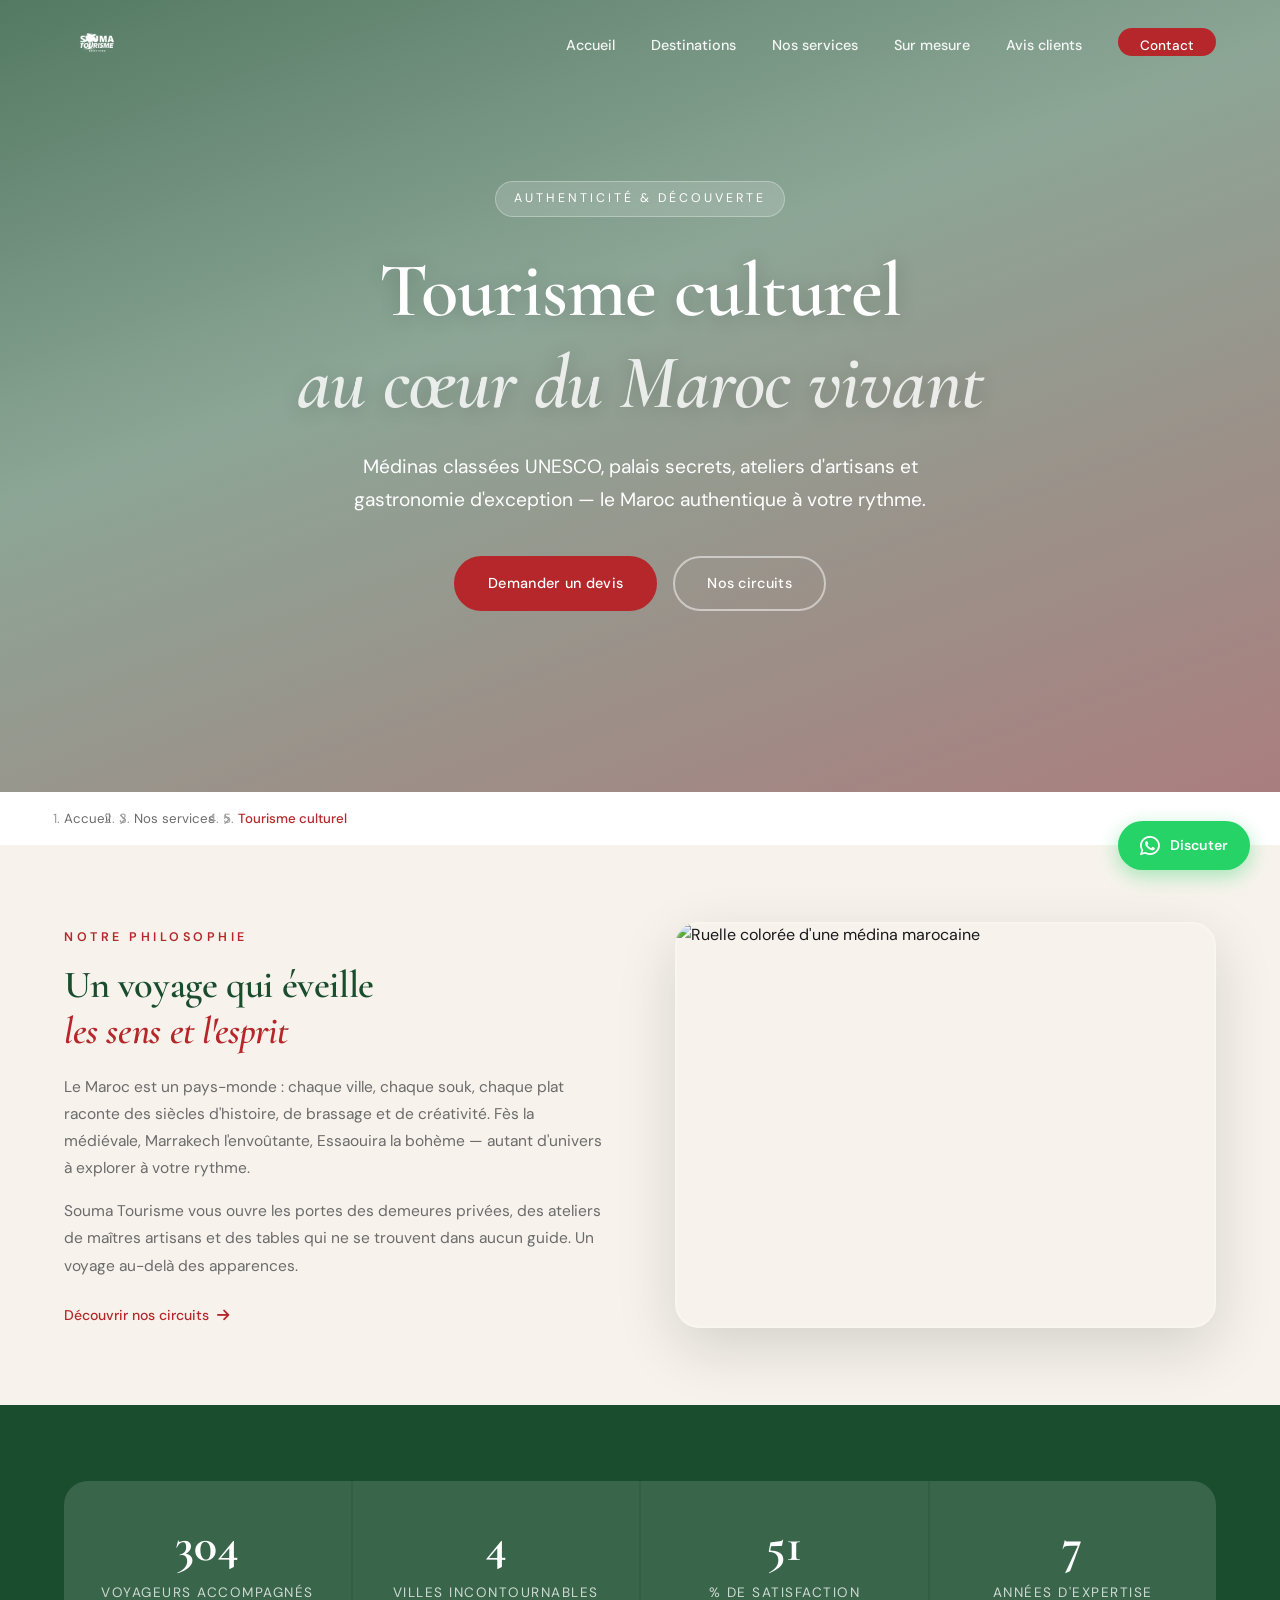
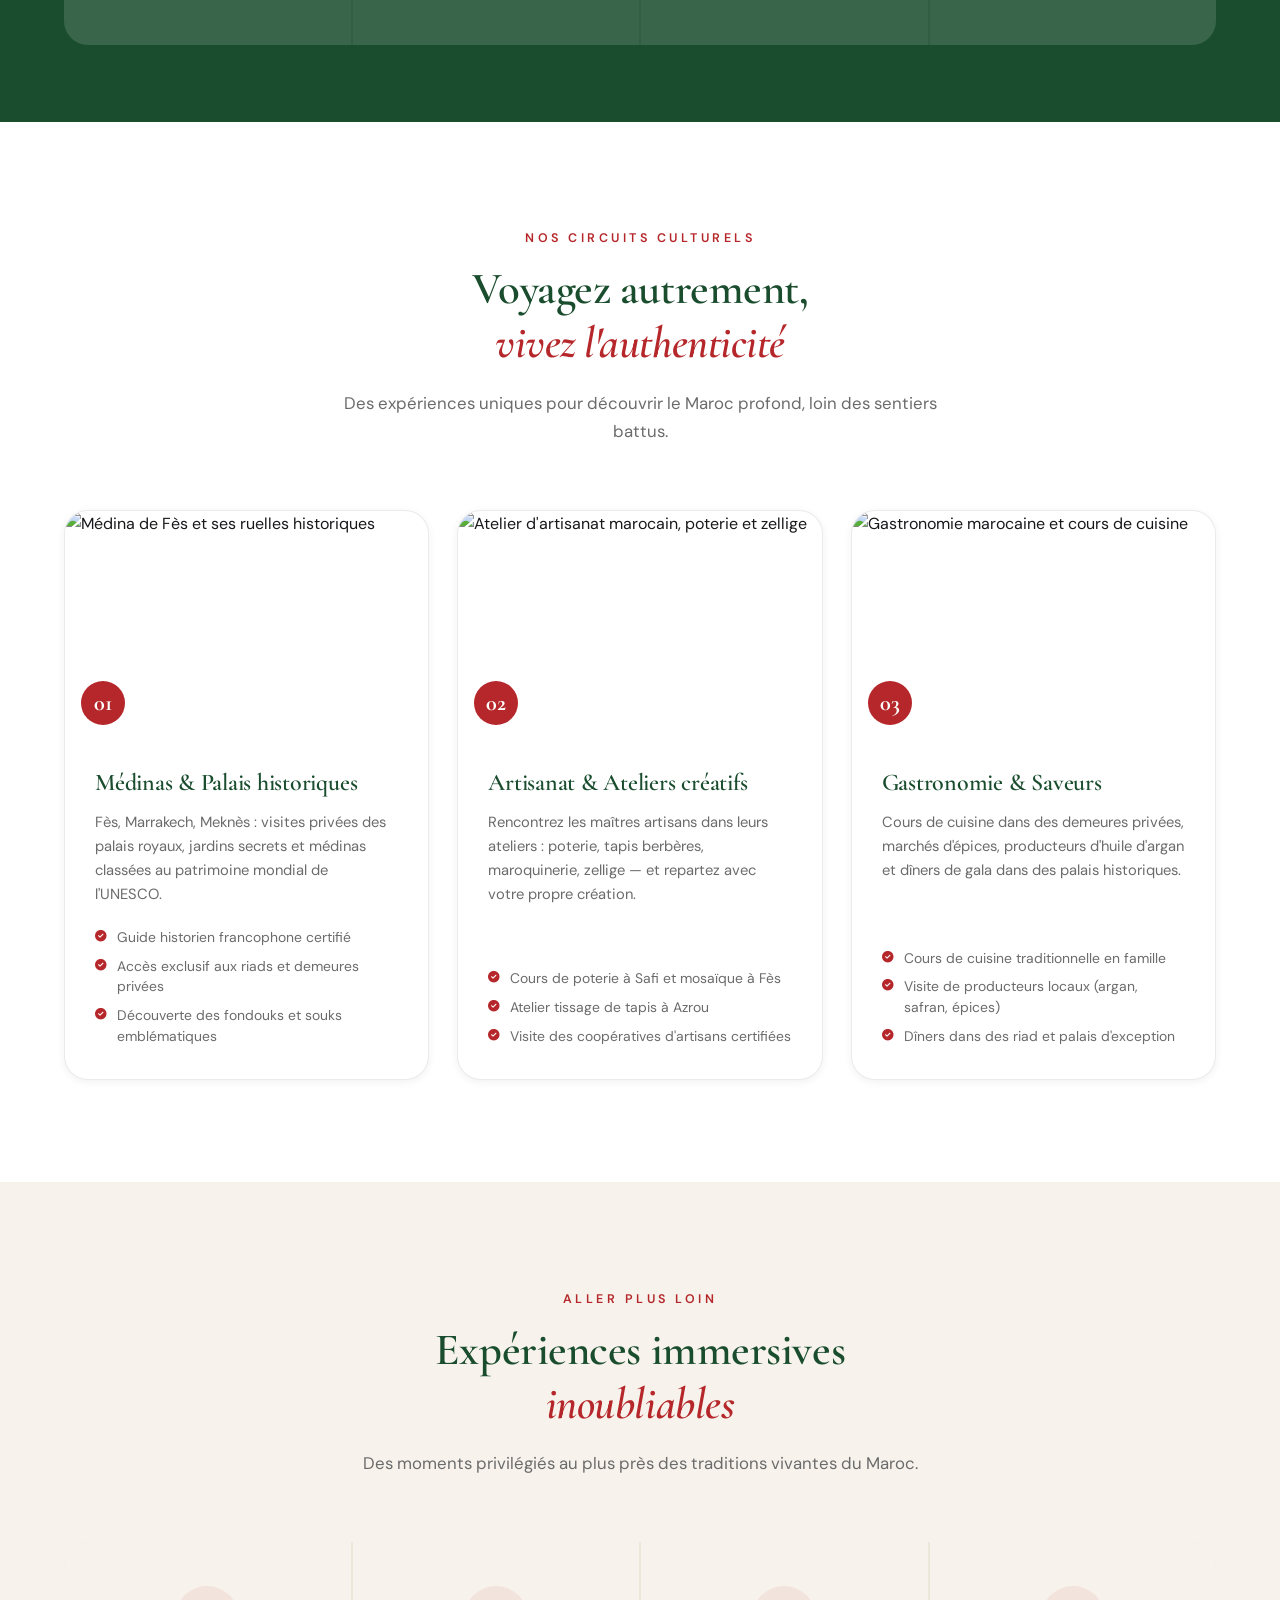
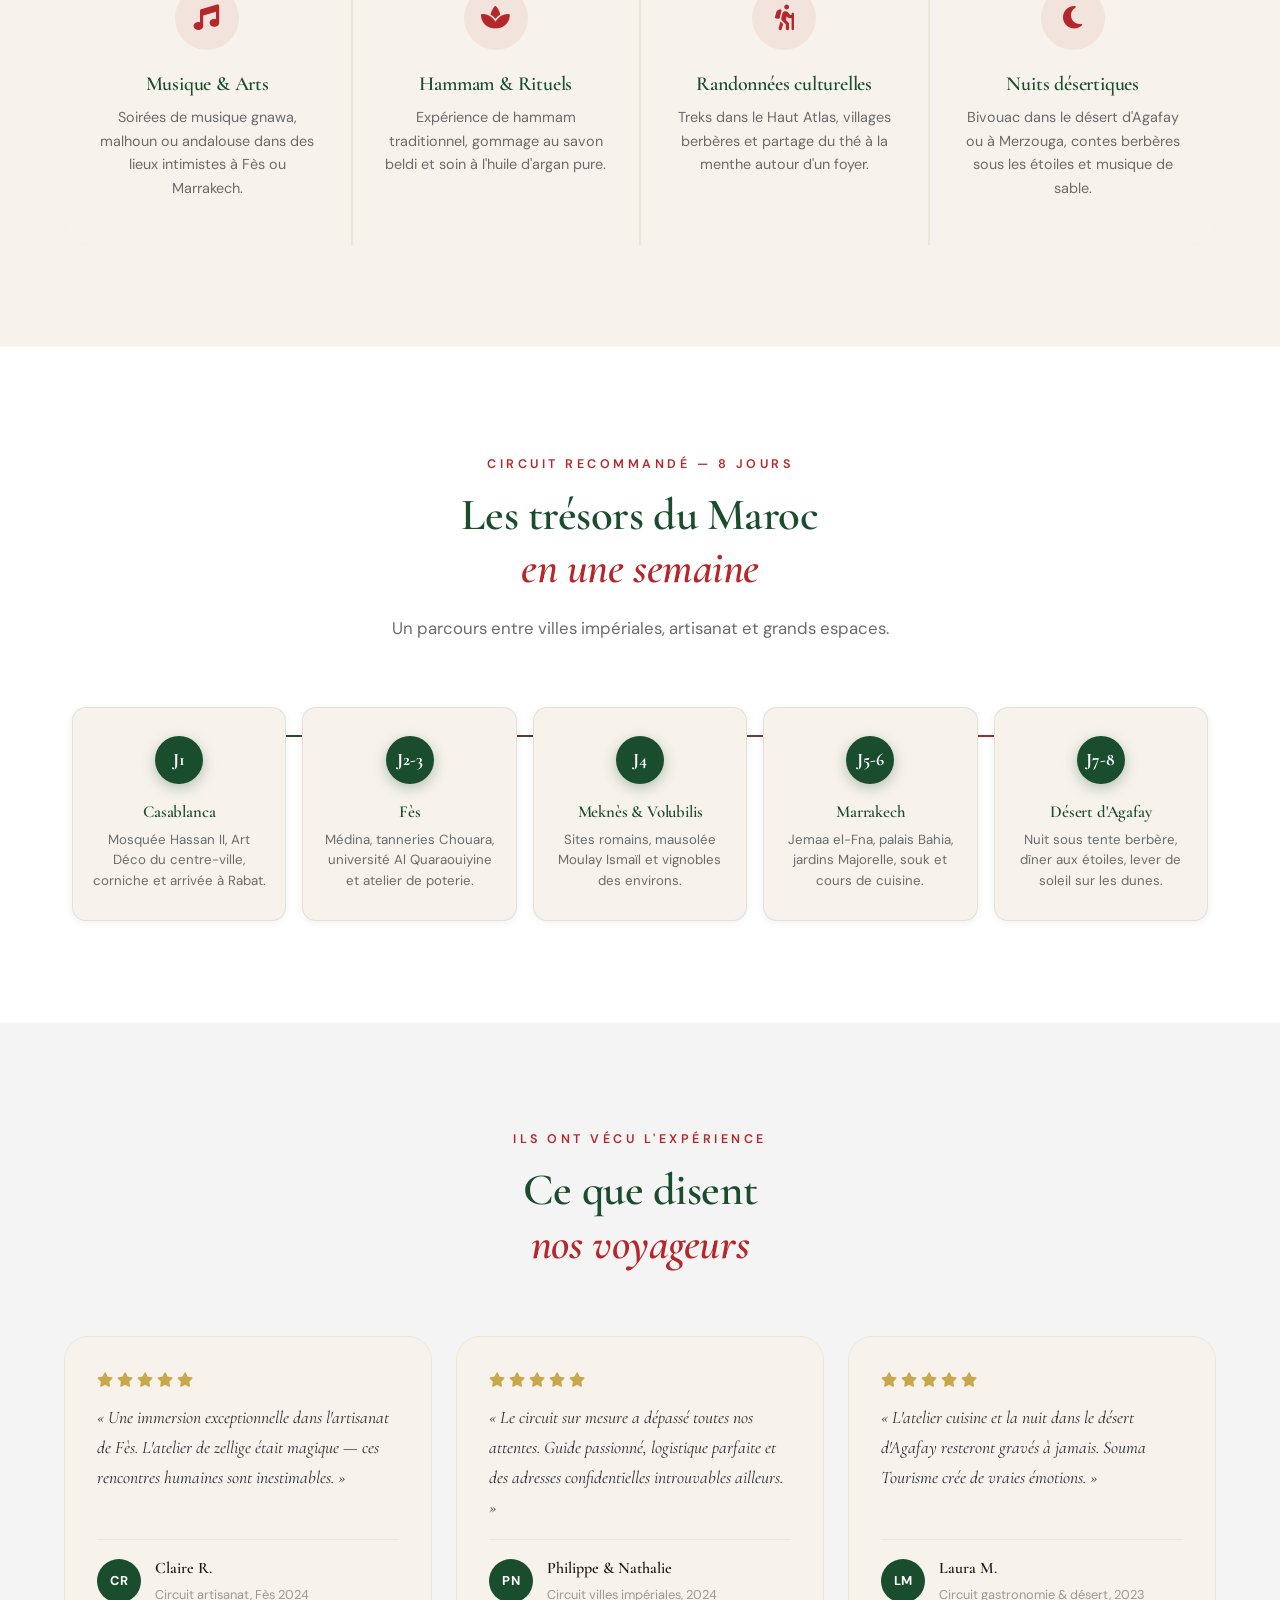
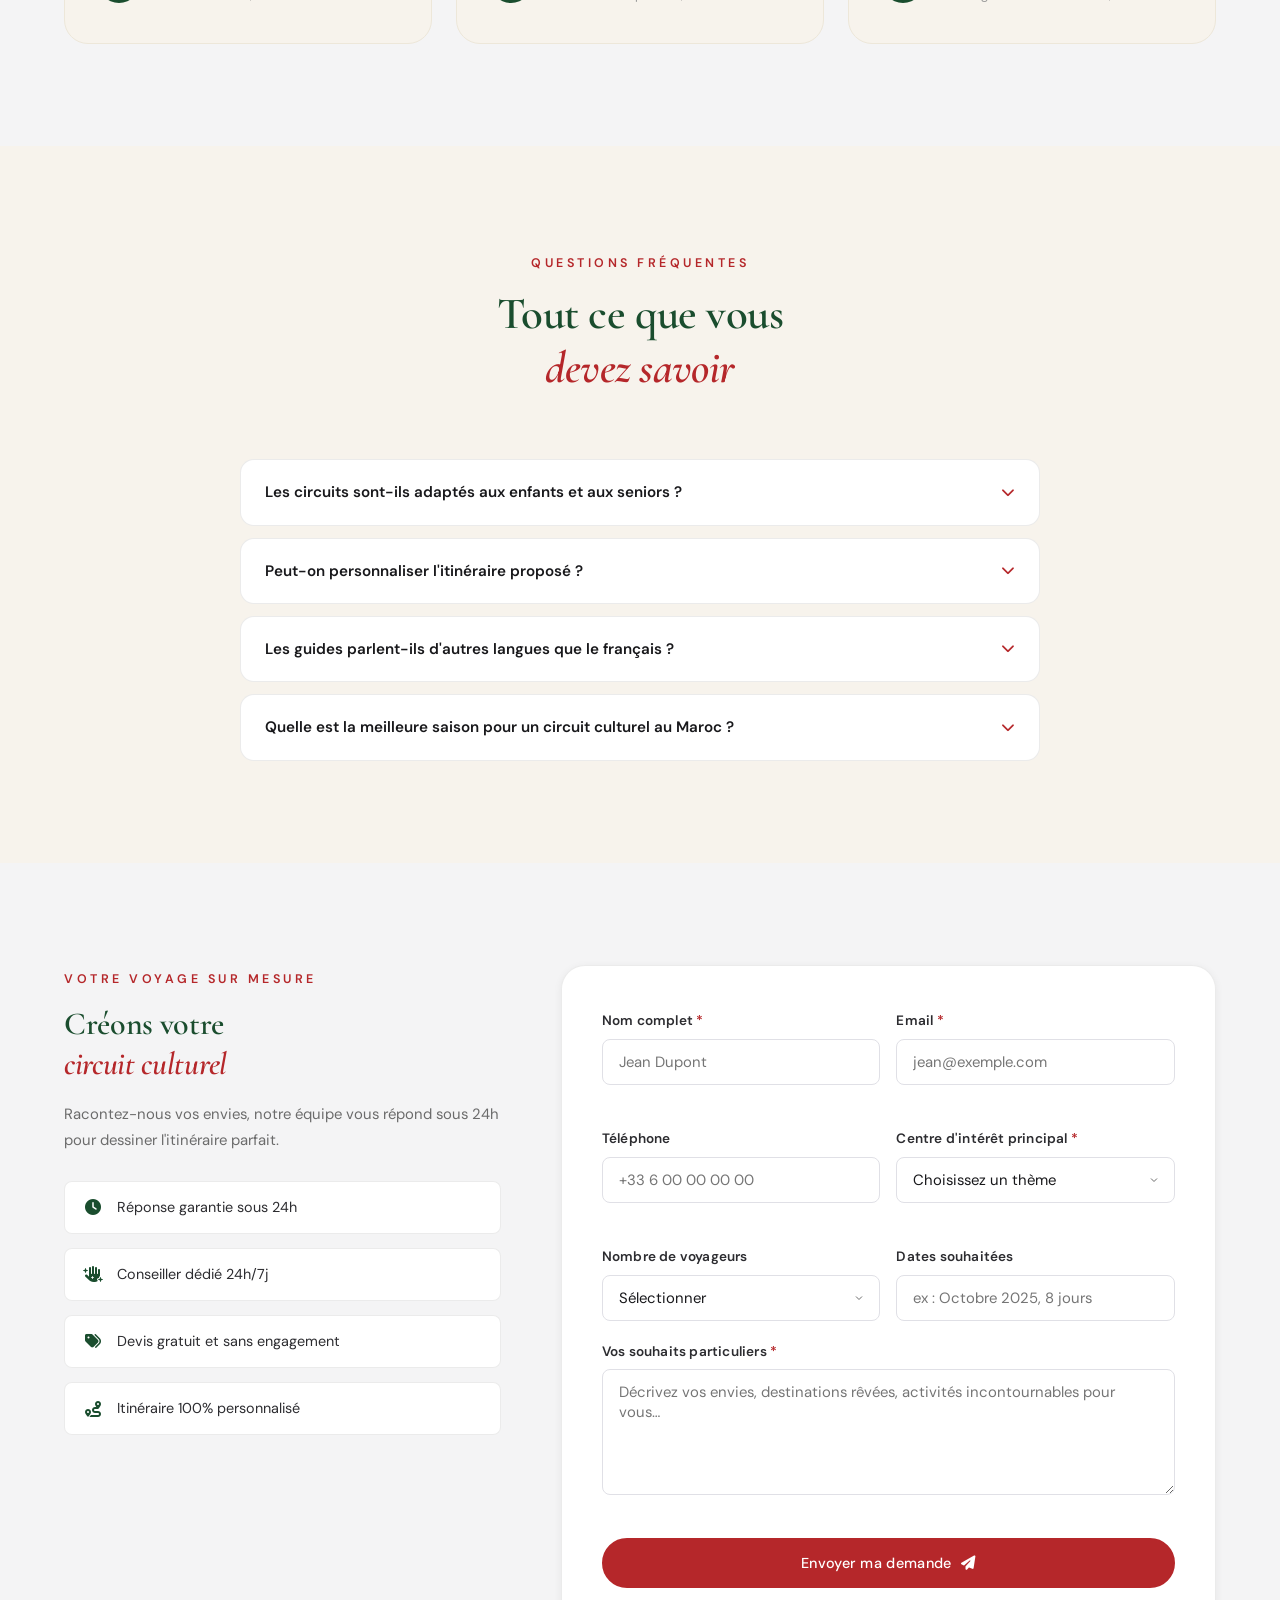
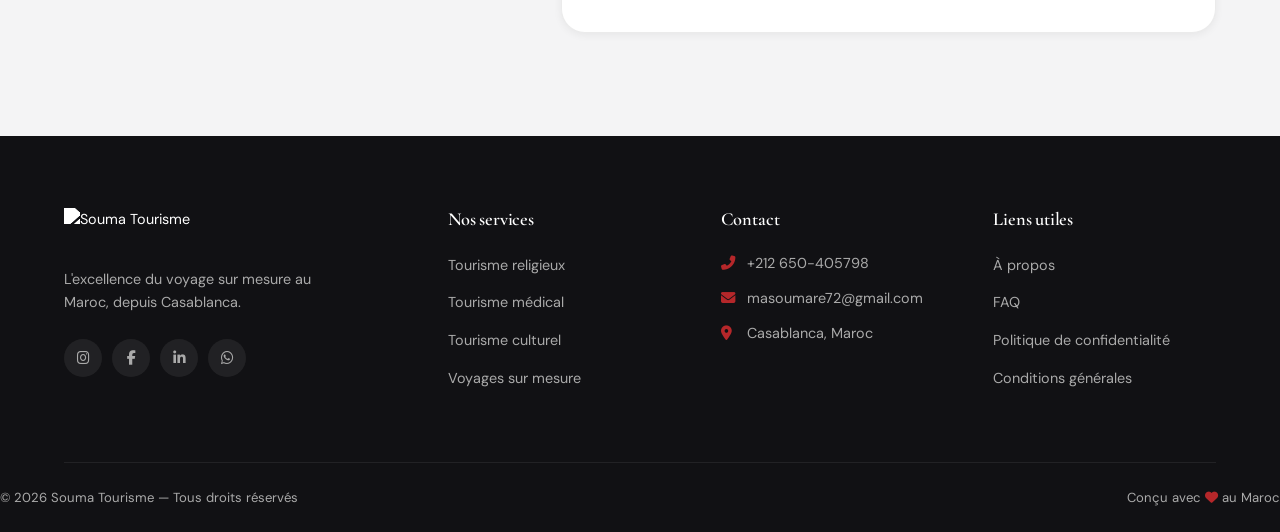
==== commit 2e2b239d: "Ajout de la page galerie" ====
--- a/culturel.html
+++ b/culturel.html
@@ -663,7 +663,7 @@
     <header class="header" id="header" role="banner">
         <div class="container header__inner">
             <a href="index.html" class="logo" aria-label="Souma Tourisme — Retour à l'accueil">
-                <img src="images/logo-removebg-preview.png" alt="Souma Tourisme" class="logo-img">
+                <img src="images/image.png" alt="Souma Tourisme" class="logo-img">
             </a>
             <nav class="nav" id="nav" aria-label="Navigation principale">
                 <ul class="nav__list" role="list">
--- a/css/style.css
+++ b/css/style.css
@@ -1503,4 +1503,170 @@
         animation-duration: 0.01ms !important;
         transition-duration: 0.01ms !important;
     }
+}
+
+/* ---------- MOT DU DIRECTEUR GÉNÉRAL ---------- */
+.dg-section {
+    background: var(--light);
+    border-top: 1px solid var(--border);
+    border-bottom: 1px solid var(--border);
+}
+
+.dg__inner {
+    display: grid;
+    grid-template-columns: 320px 1fr;
+    gap: 70px;
+    align-items: start;
+}
+
+.dg__photo-wrapper {
+    display: flex;
+    flex-direction: column;
+    align-items: center;
+    gap: 20px;
+    position: sticky;
+    top: 120px;
+}
+
+.dg__photo {
+    width: 100%;
+    aspect-ratio: 3/4;
+    border-radius: var(--radius-lg);
+    overflow: hidden;
+    box-shadow: var(--shadow-lg);
+    background: var(--accent);
+    position: relative;
+    display: flex;
+    align-items: center;
+    justify-content: center;
+}
+
+.dg__photo img {
+    width: 100%;
+    height: 100%;
+    object-fit: cover;
+    object-position: top center;
+    display: block;
+}
+
+.dg__photo--placeholder {
+    background: linear-gradient(160deg, var(--accent) 0%, var(--accent-dark) 100%);
+}
+
+.dg__photo--placeholder::after {
+    content: '\f2bb';
+    font-family: 'Font Awesome 6 Free';
+    font-weight: 900;
+    font-size: 6rem;
+    color: var(--primary);
+    opacity: 0.18;
+    position: absolute;
+    top: 50%;
+    left: 50%;
+    transform: translate(-50%, -60%);
+}
+
+.dg__photo-label {
+    position: absolute;
+    bottom: 0;
+    left: 0;
+    right: 0;
+    background: linear-gradient(to top, rgba(26,77,46,0.88), transparent);
+    color: var(--light);
+    padding: 40px 20px 18px;
+    display: flex;
+    align-items: center;
+    gap: 10px;
+    font-size: 0.85rem;
+    font-weight: 500;
+}
+
+.dg__photo-label i { font-size: 1.1rem; }
+
+.dg__signature {
+    text-align: center;
+}
+
+.dg__signature-text {
+    font-family: var(--font-display);
+    font-size: 1.6rem;
+    font-style: italic;
+    color: var(--primary);
+    opacity: 0.35;
+    letter-spacing: 1px;
+}
+
+/* Contenu */
+.dg__quote {
+    border-left: 3px solid var(--secondary);
+    padding-left: 28px;
+    margin: 0 0 32px;
+}
+
+.dg__quote p {
+    font-family: var(--font-display);
+    font-size: 1.12rem;
+    font-style: italic;
+    color: var(--dark-soft);
+    line-height: 1.85;
+    margin-bottom: 16px;
+}
+
+.dg__quote footer {
+    padding-top: 6px;
+    display: flex;
+    flex-direction: column;
+    gap: 3px;
+}
+
+.dg__name {
+    font-family: var(--font-display);
+    font-size: 1.1rem;
+    color: var(--primary);
+    font-weight: 600;
+    font-style: normal;
+}
+
+.dg__company {
+    font-size: 0.82rem;
+    text-transform: uppercase;
+    letter-spacing: 1.5px;
+    color: var(--gray-light);
+    font-style: normal;
+}
+
+.dg__address {
+    display: flex;
+    align-items: flex-start;
+    gap: 14px;
+    background: var(--accent);
+    border-radius: var(--radius);
+    padding: 18px 22px;
+    border: 1px solid var(--accent-dark);
+}
+
+.dg__address i {
+    color: var(--secondary);
+    font-size: 1rem;
+    margin-top: 3px;
+    flex-shrink: 0;
+}
+
+.dg__address address {
+    font-style: normal;
+    font-size: 0.9rem;
+    color: var(--dark-soft);
+    line-height: 1.7;
+}
+
+@media (max-width: 900px) {
+    .dg__inner {
+        grid-template-columns: 1fr;
+        gap: 40px;
+    }
+    .dg__photo-wrapper {
+        position: static;
+        max-width: 300px;
+        margin: 0 auto;
+    }
 }
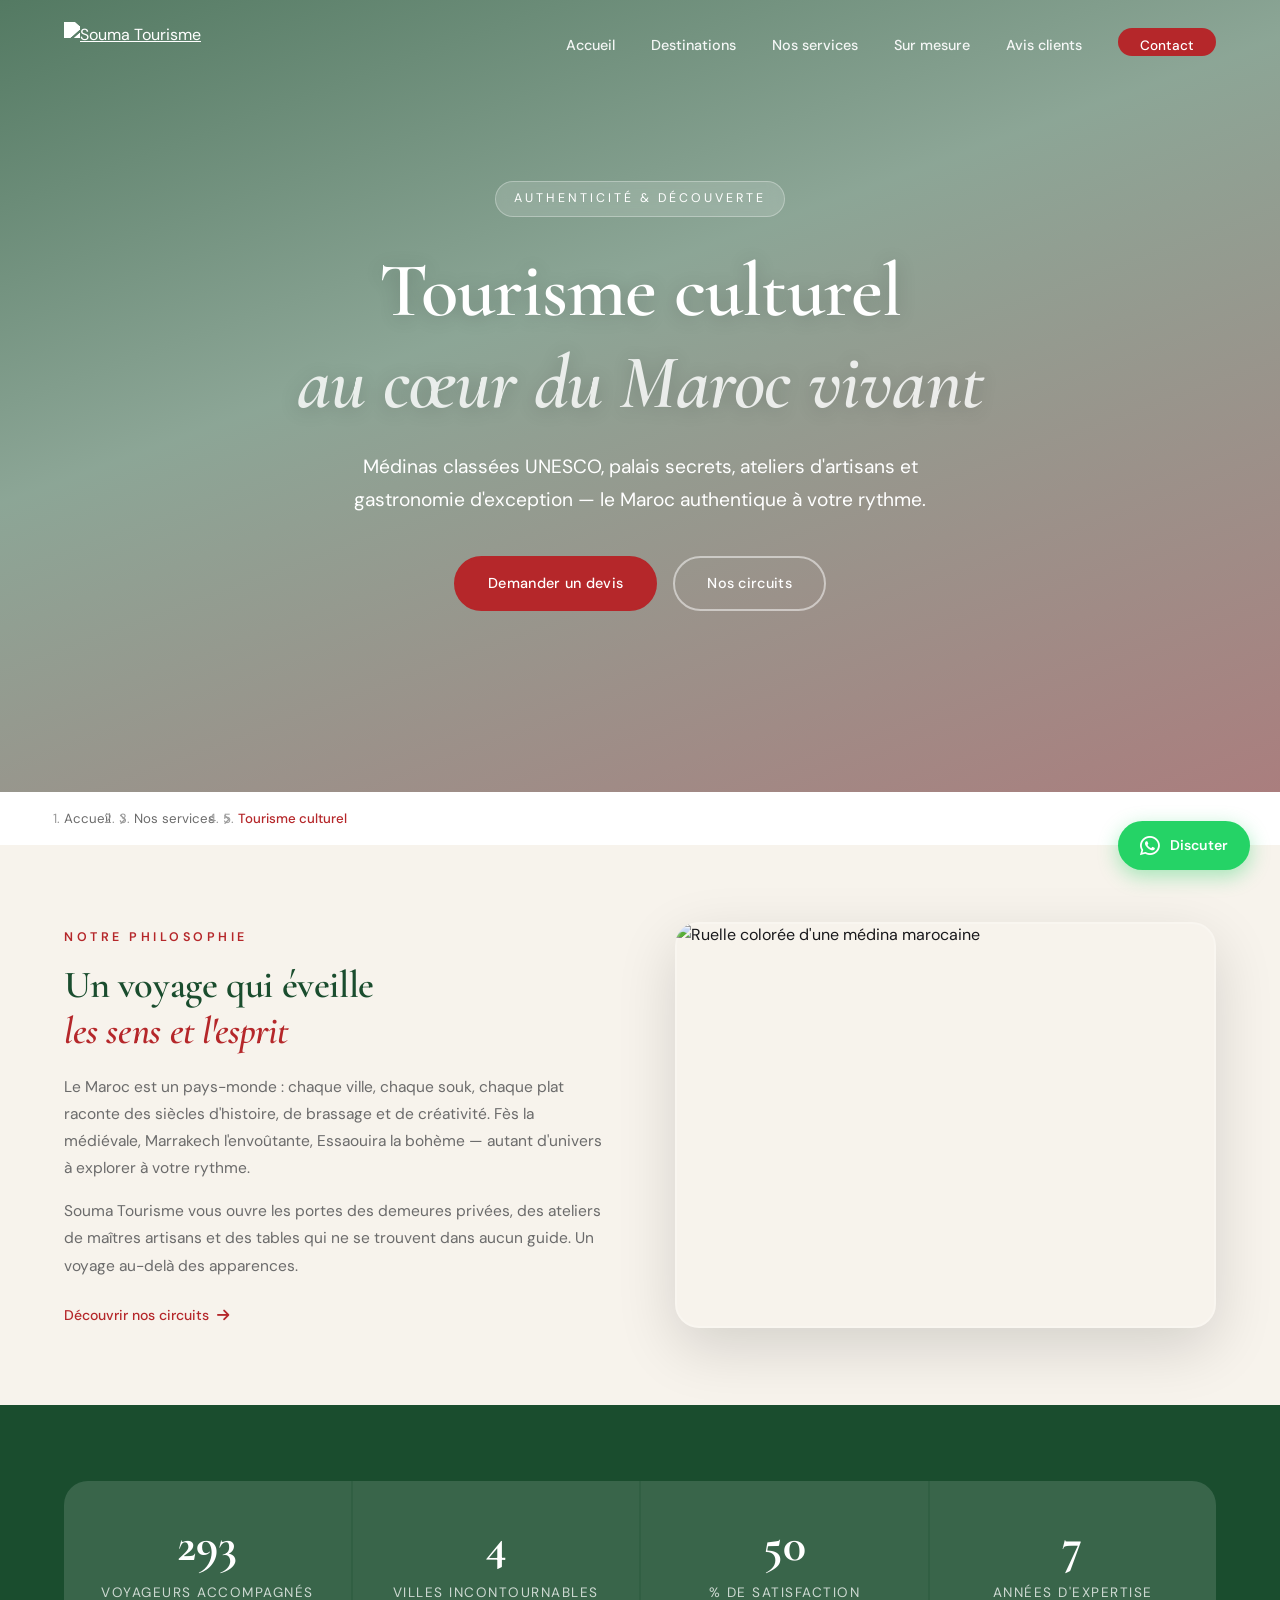
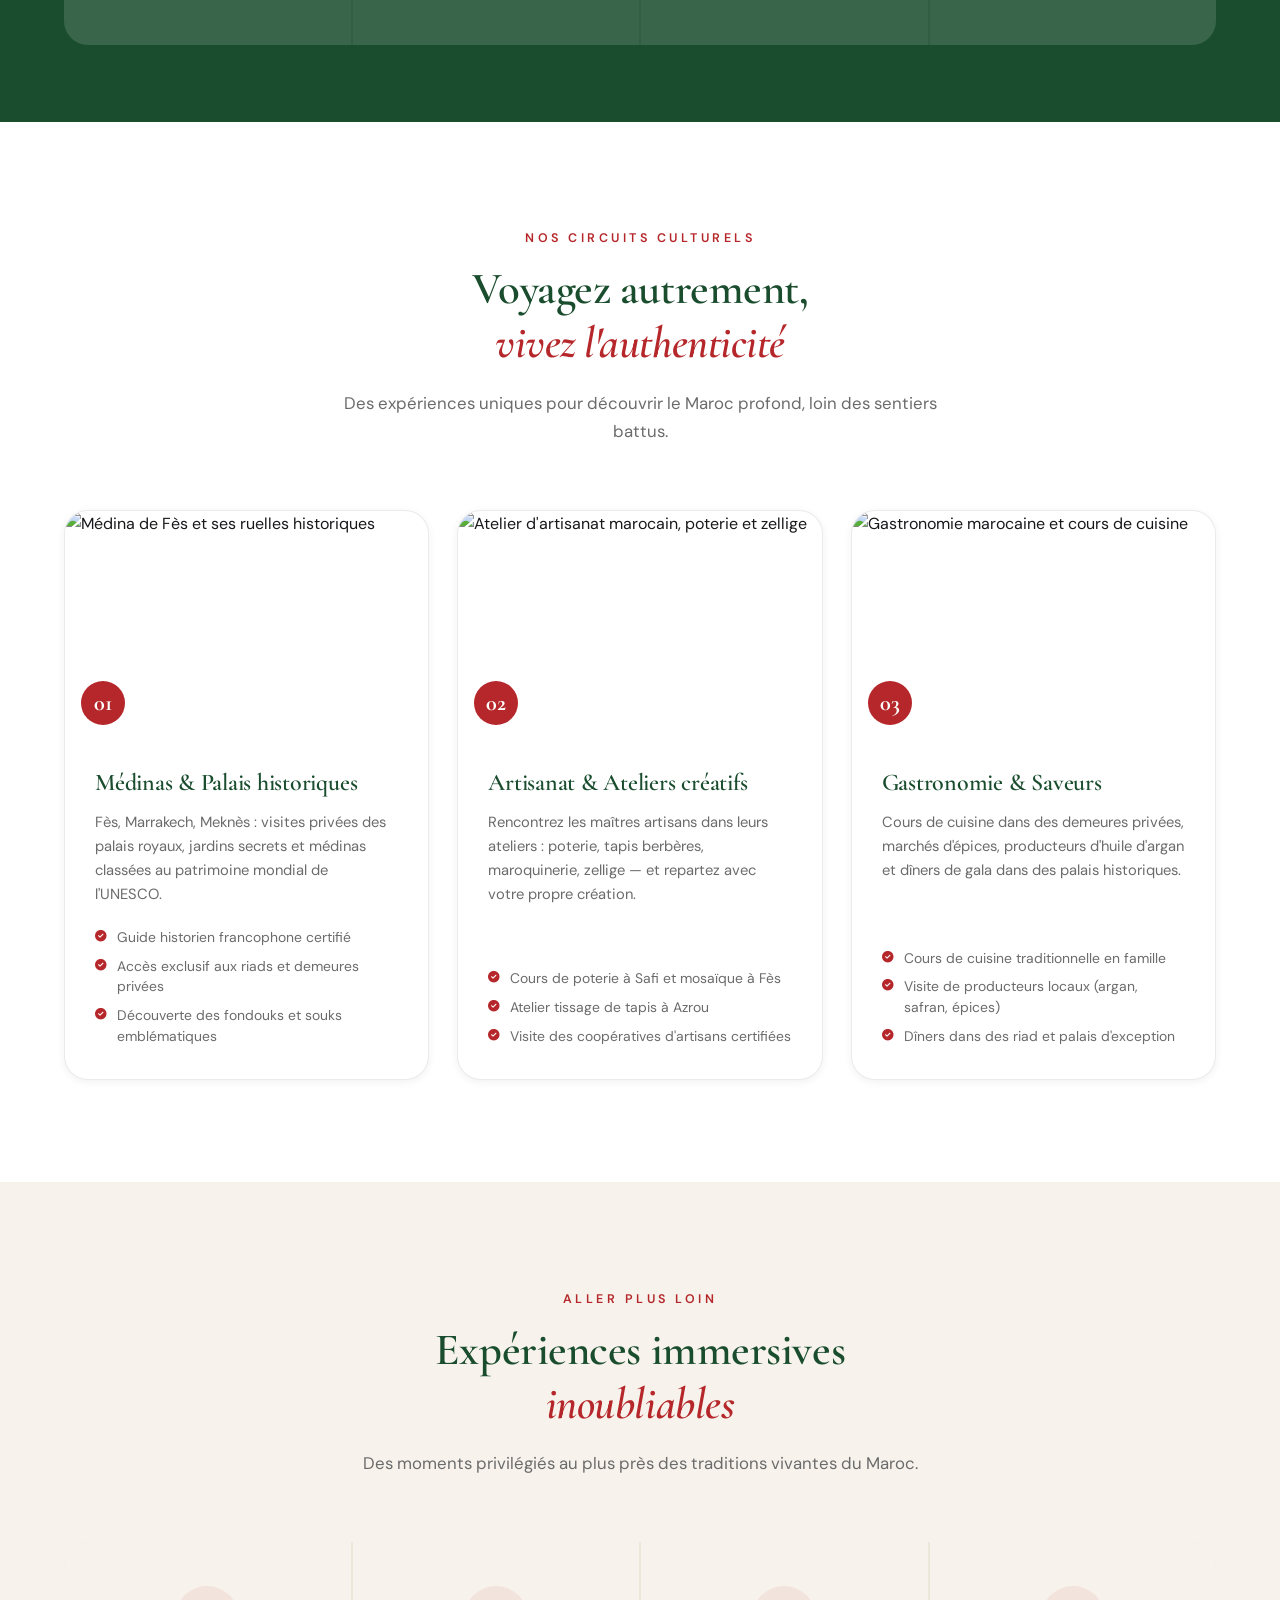
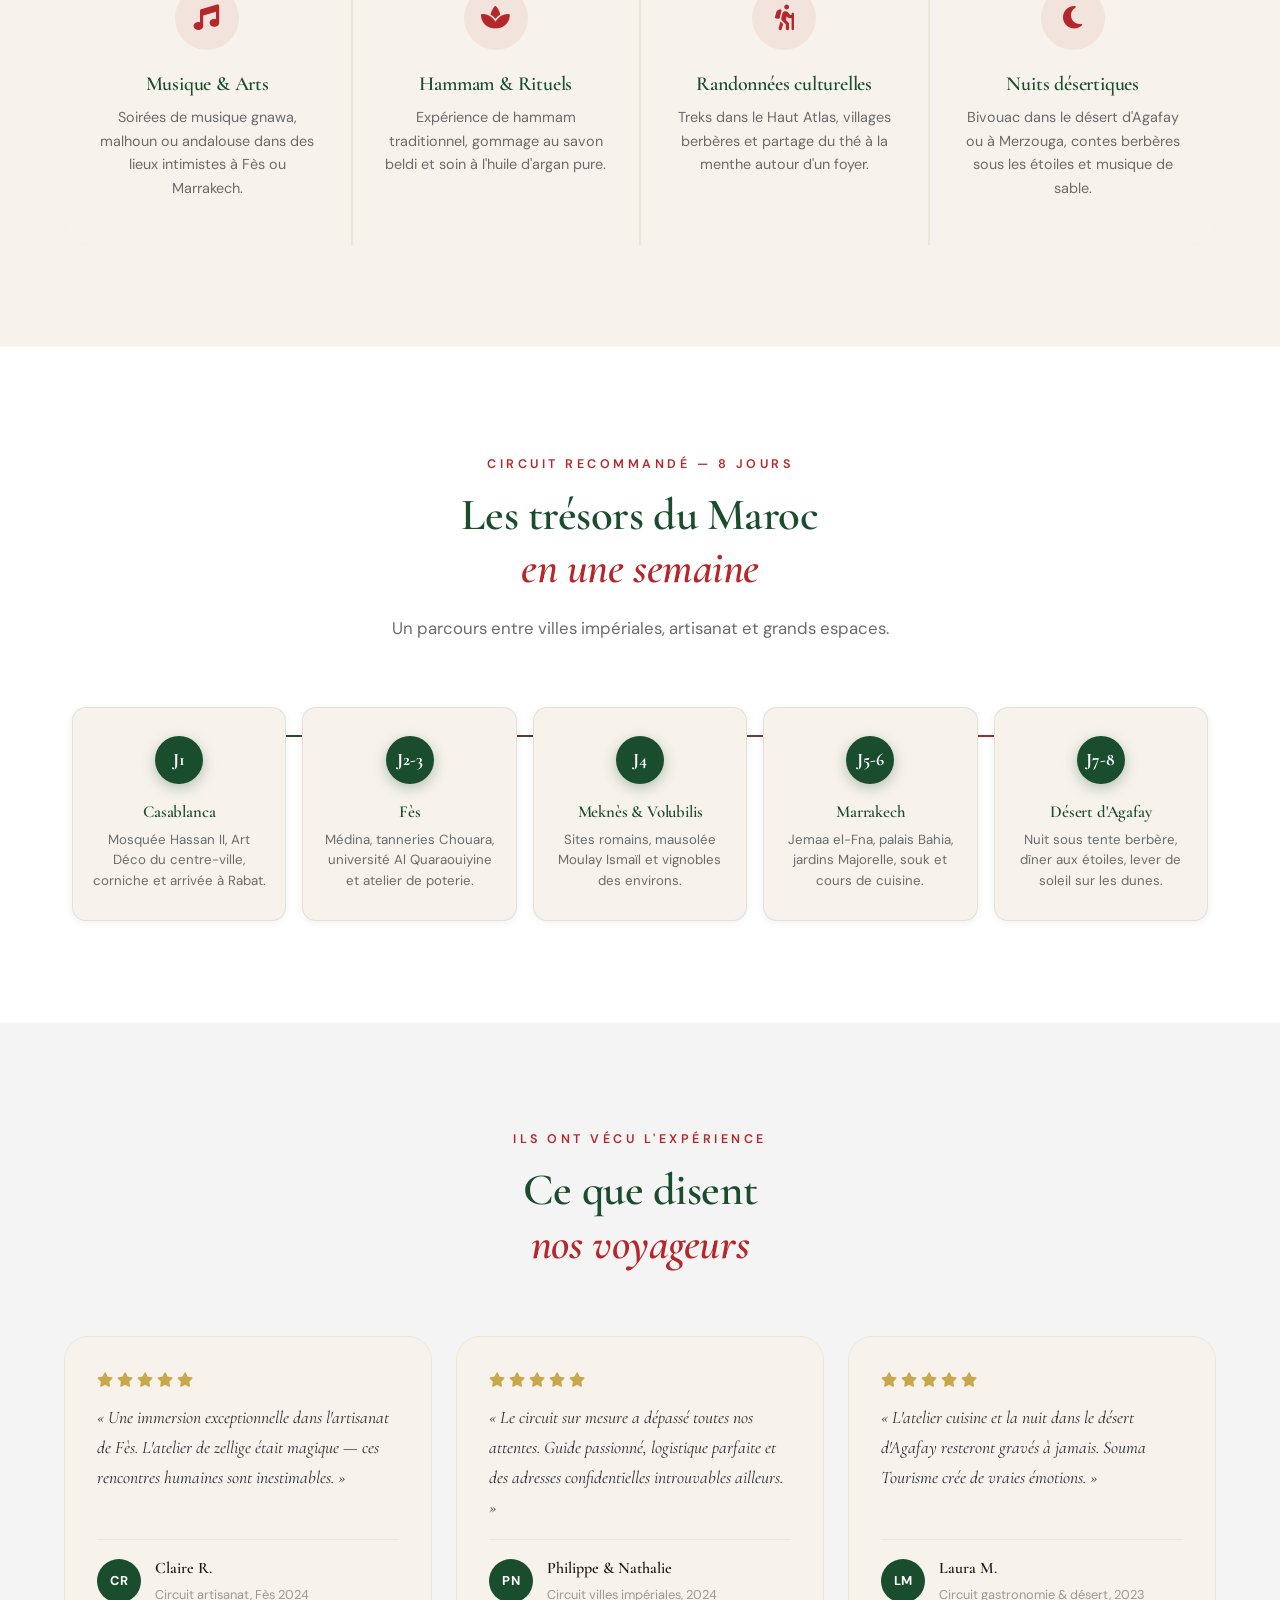
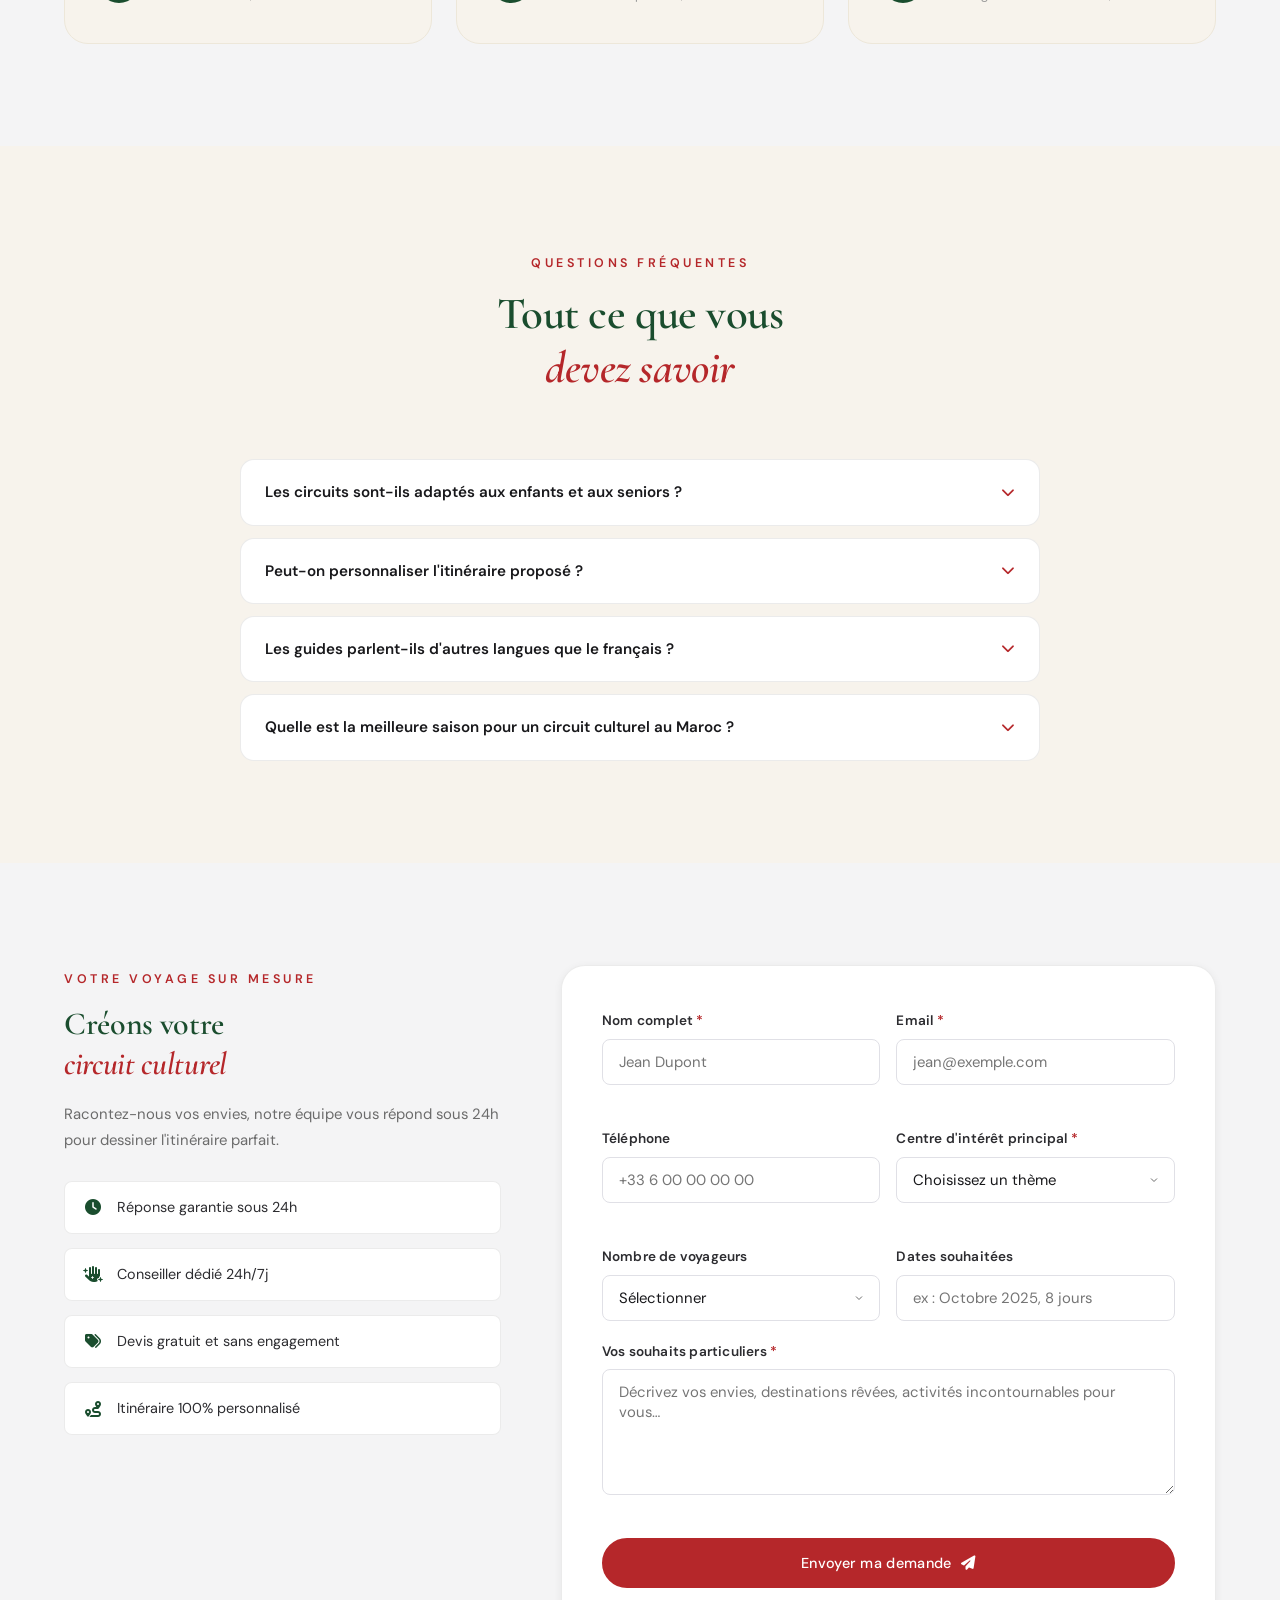
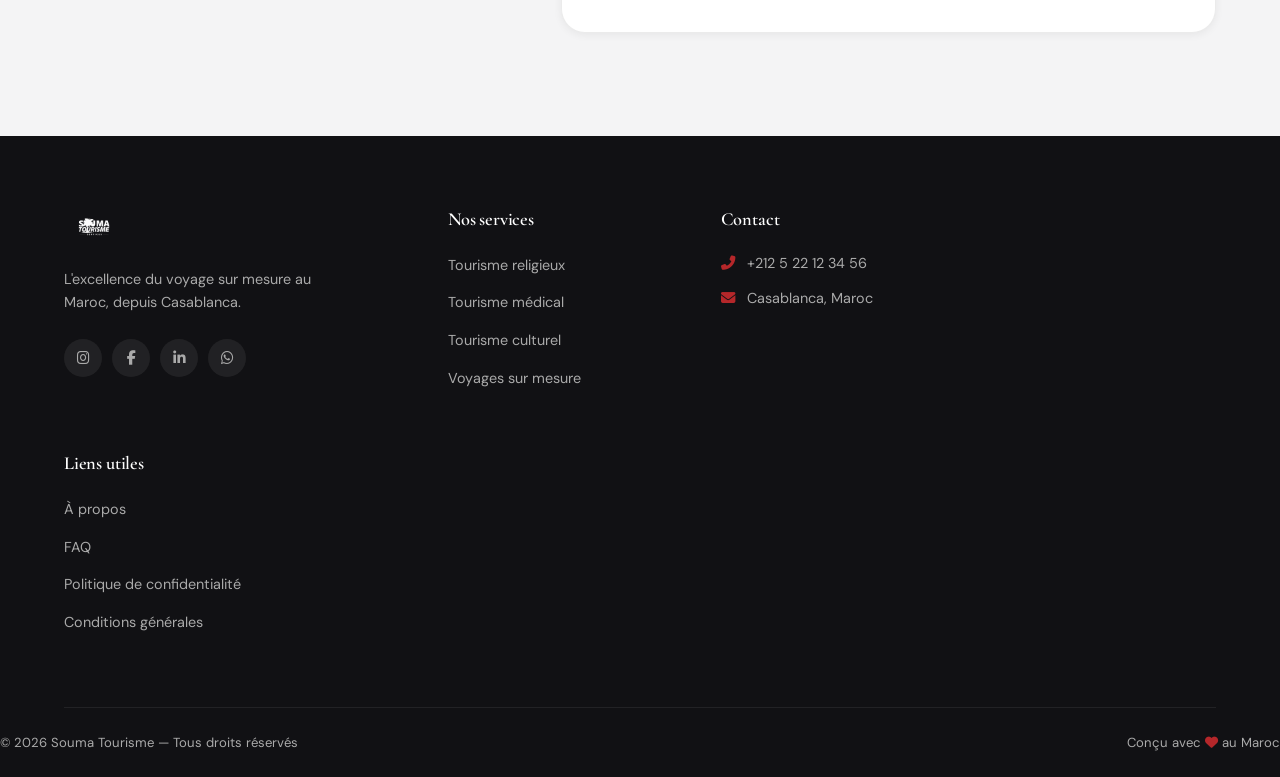
==== commit 24d24faf: "debut modif image" ====
--- a/culturel.html
+++ b/culturel.html
@@ -663,7 +663,7 @@
     <header class="header" id="header" role="banner">
         <div class="container header__inner">
             <a href="index.html" class="logo" aria-label="Souma Tourisme — Retour à l'accueil">
-                <img src="images/image.png" alt="Souma Tourisme" class="logo-img">
+                <img src="images/logo-removebg-preview.png" alt="Souma Tourisme" class="logo-img">
             </a>
             <nav class="nav" id="nav" aria-label="Navigation principale">
                 <ul class="nav__list" role="list">
@@ -1095,7 +1095,7 @@
         <div class="container footer__inner">
             <div class="footer__col footer__col--brand">
                 <a href="index.html" aria-label="Souma Tourisme — Retour à l'accueil">
-                    <img src="images/logo-white.png" alt="Souma Tourisme" class="footer__logo">
+                    <img src="images/logo.png" alt="Souma Tourisme" class="footer__logo">
                 </a>
                 <p>L'excellence du voyage sur mesure au Maroc, depuis Casablanca.</p>
                 <div class="social" aria-label="Réseaux sociaux">
@@ -1117,8 +1117,8 @@
             <div class="footer__col">
                 <h4>Contact</h4>
                 <address>
-                    <p><i class="fas fa-phone-alt" aria-hidden="true"></i> <a href="tel:+212 650-405798">+212 650-405798</a></p>
-                    <p><i class="fas fa-envelope" aria-hidden="true"></i> <a href="mailto:masoumare72@gmail.com">masoumare72@gmail.com</a></p>
+                    <p><i class="fas fa-phone-alt" aria-hidden="true"></i> <a href="tel:+212522123456">+212 5 22 12 34 56</a></p>
+                    <p><i class="fas fa-envelope" aria-hidden="true"></i> <a href="mailto:masoumare72@gmail.com>masoumare72@gmail.com</a></p>
                     <p><i class="fas fa-map-marker-alt" aria-hidden="true"></i> Casablanca, Maroc</p>
                 </address>
             </div>
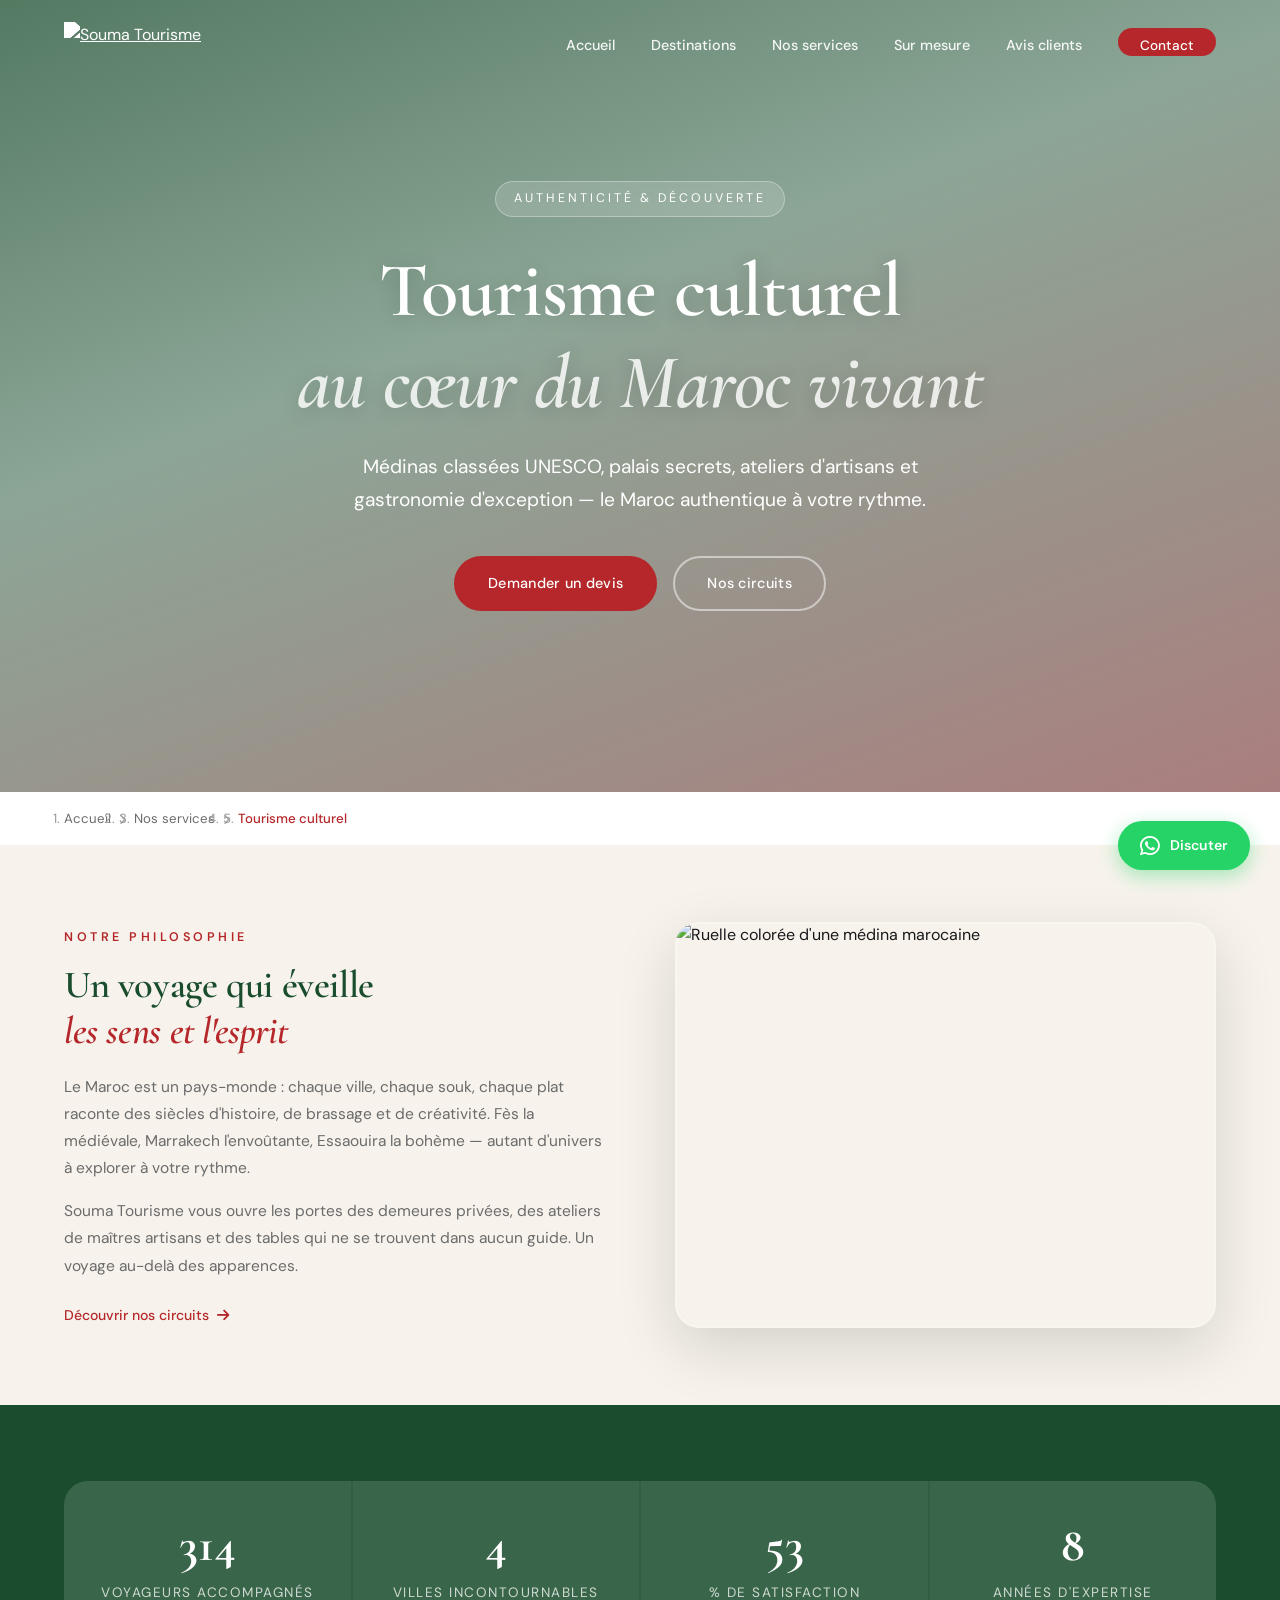
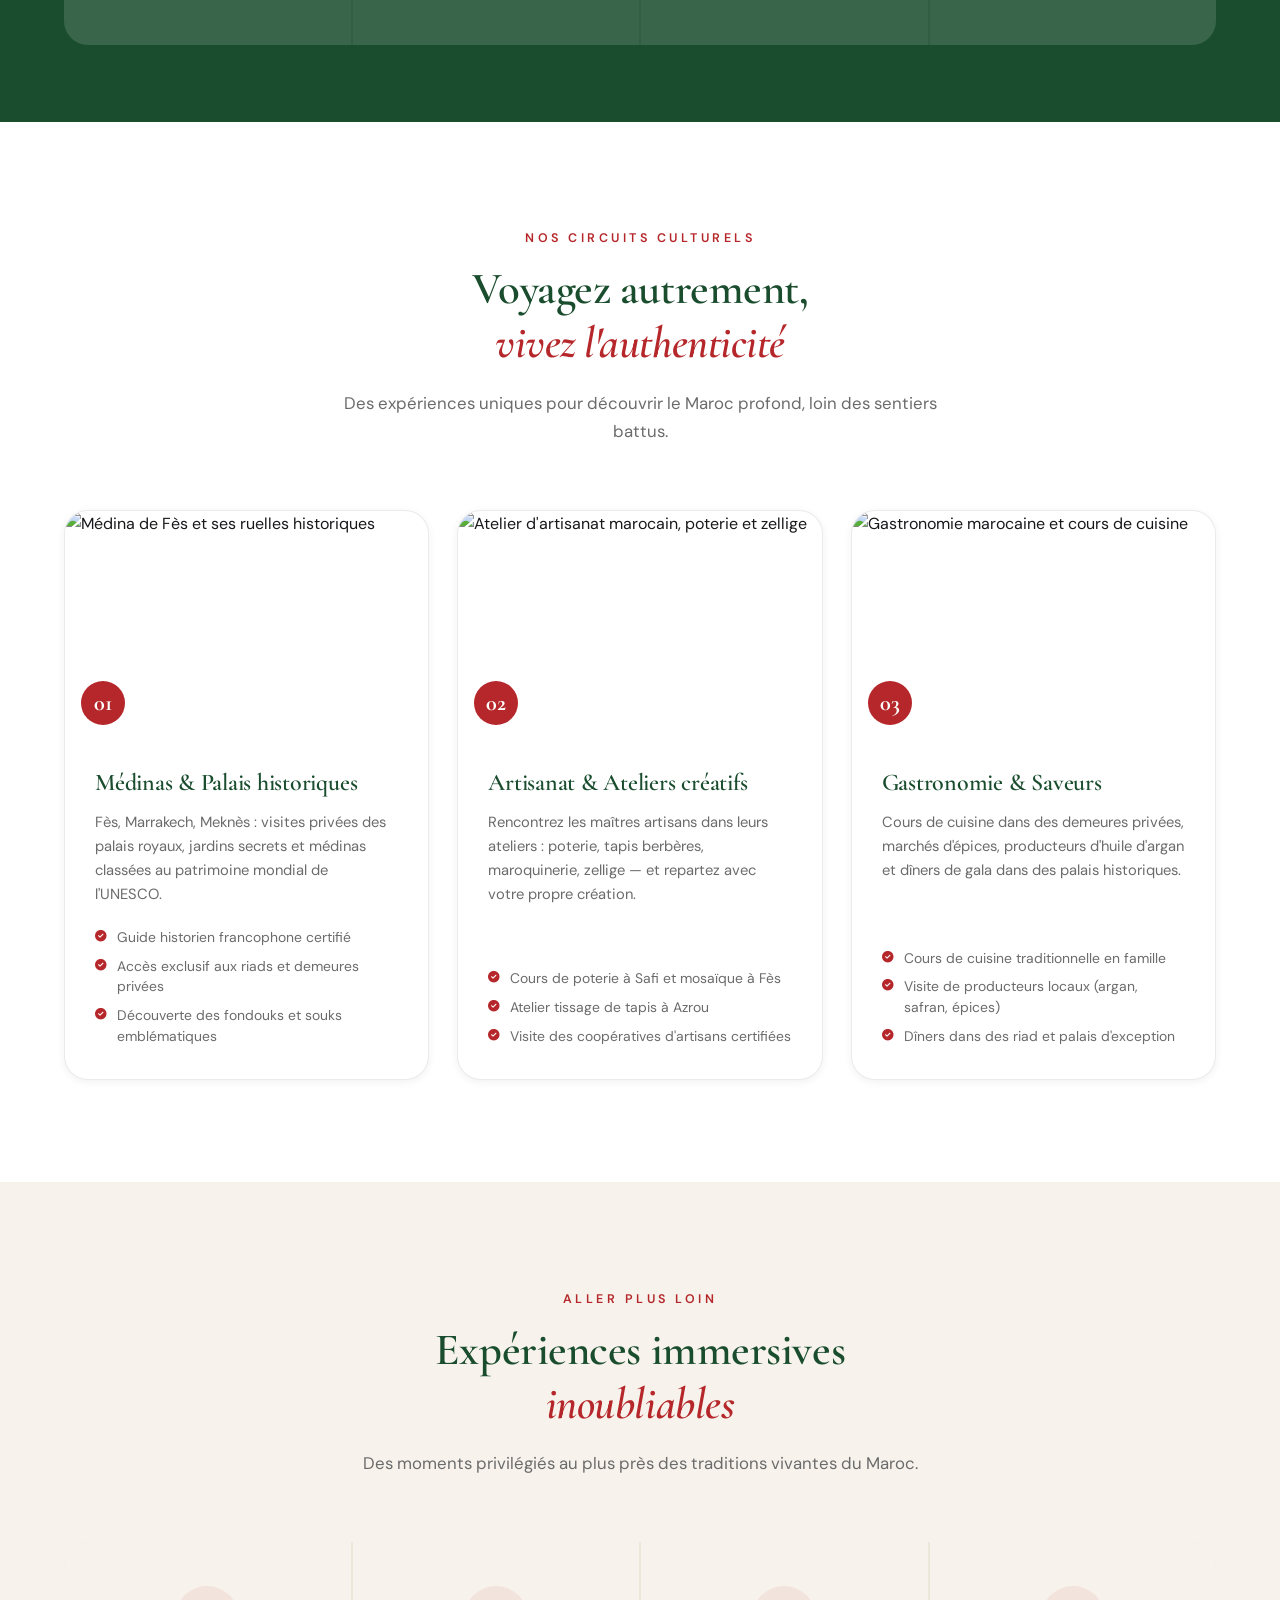
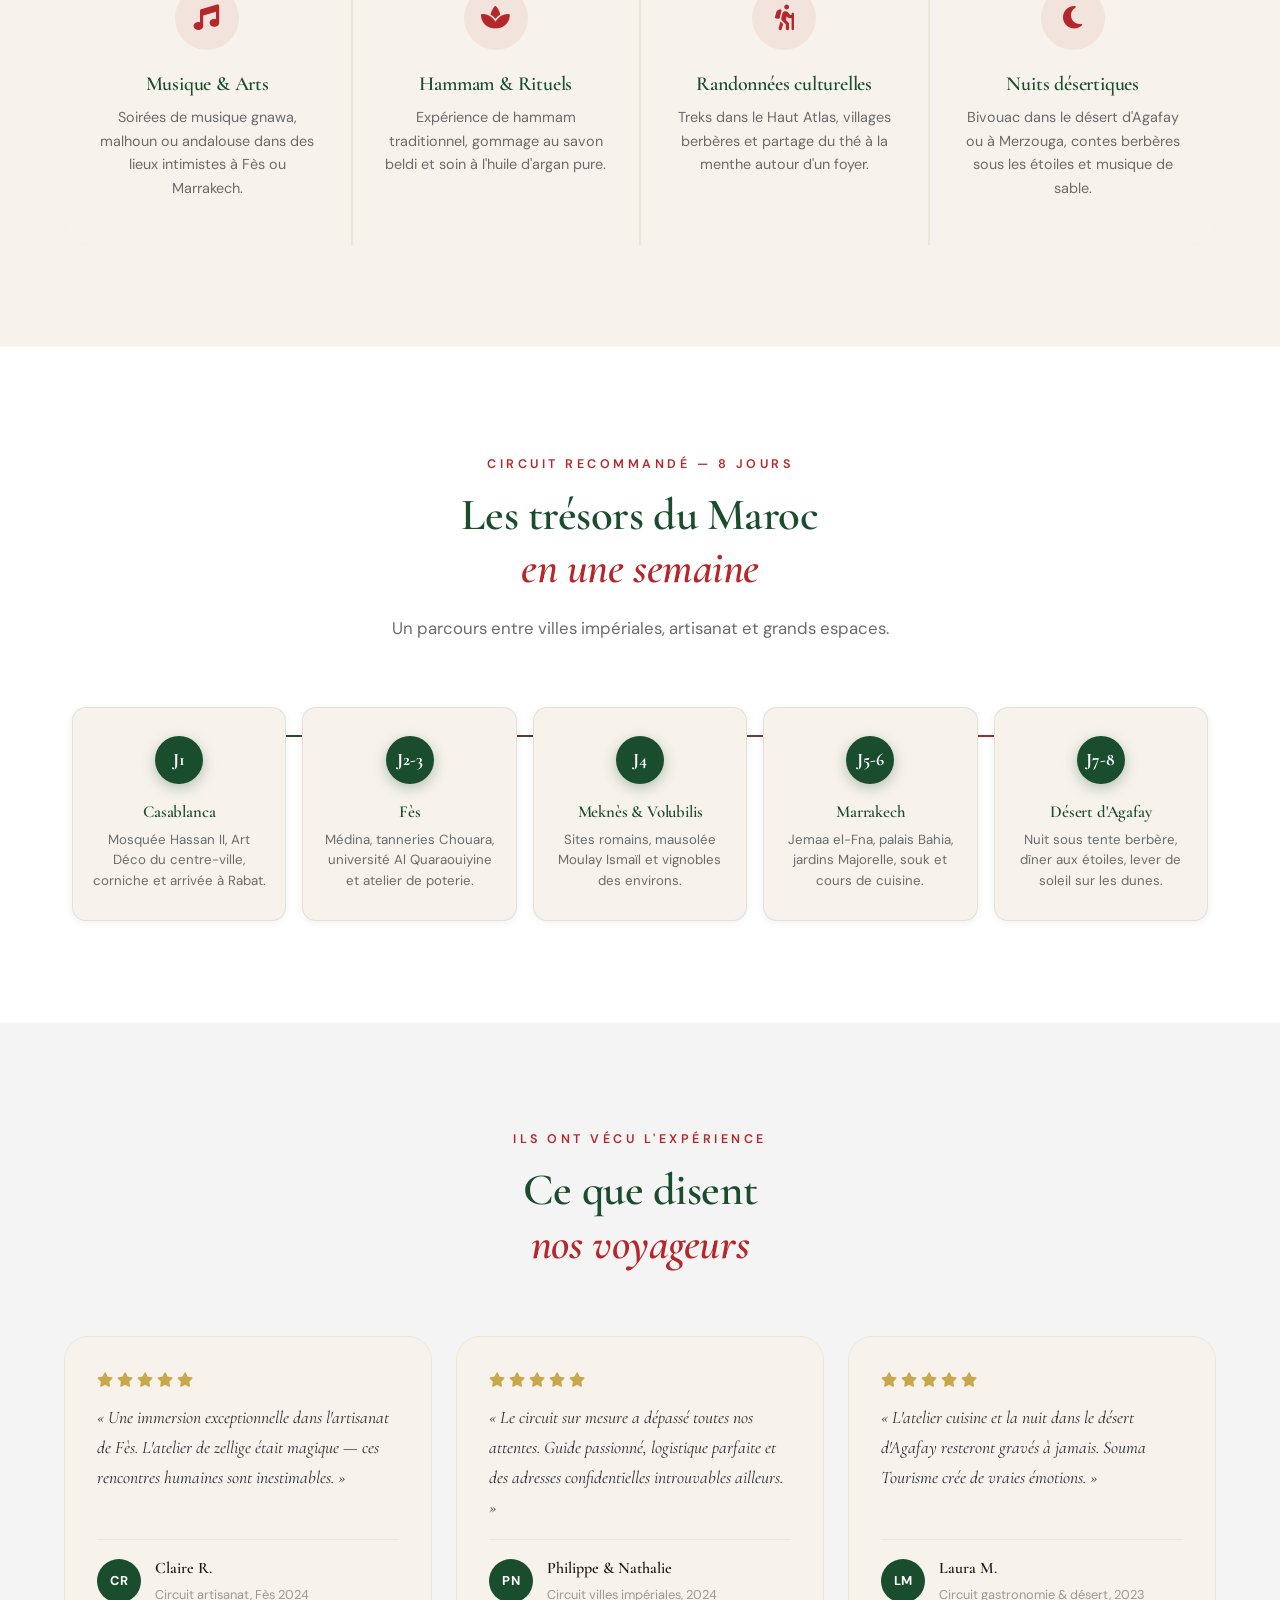
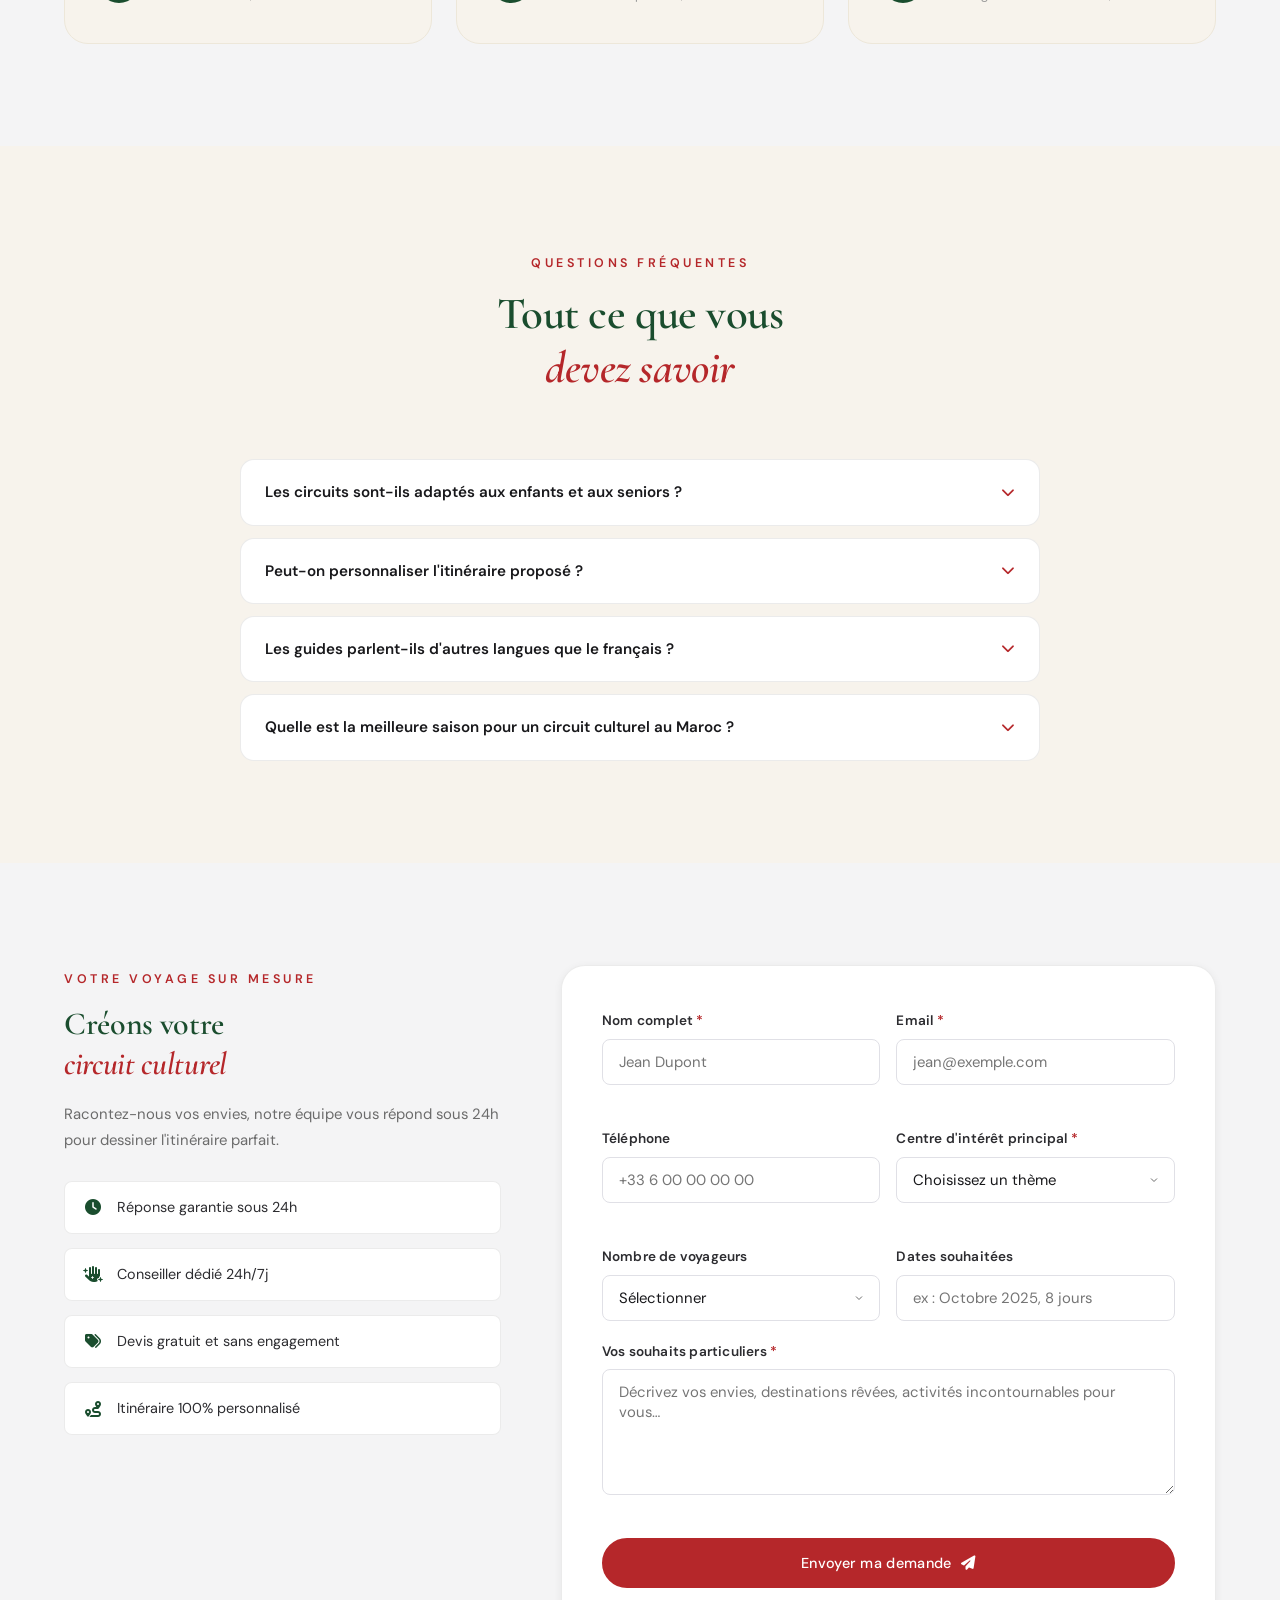
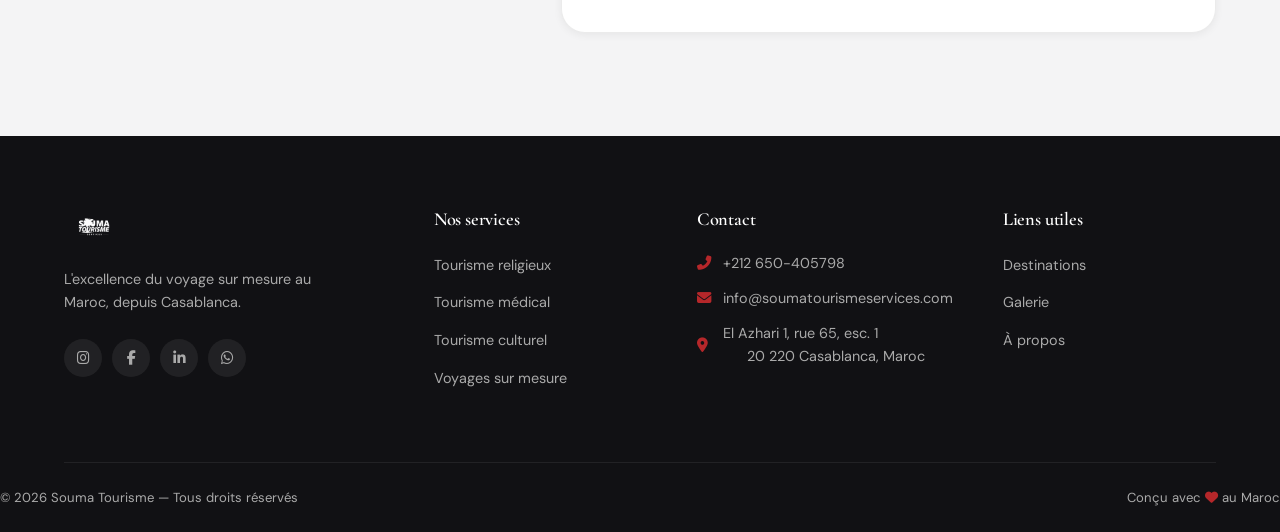
==== commit fc8d0c27: "Update footer links and contact information" ====
--- a/culturel.html
+++ b/culturel.html
@@ -1091,18 +1091,28 @@
     </section>
 
     <!-- ========== FOOTER ========== -->
-    <footer class="footer" role="contentinfo">
+  <footer class="footer" role="contentinfo">
         <div class="container footer__inner">
             <div class="footer__col footer__col--brand">
-                <a href="index.html" aria-label="Souma Tourisme — Retour à l'accueil">
+                <a href="#accueil" aria-label="Souma Tourisme — Retour en haut">
+                    <!-- CORRIGÉ : logo-white.png pour le footer sombre -->
                     <img src="images/logo.png" alt="Souma Tourisme" class="footer__logo">
                 </a>
                 <p>L'excellence du voyage sur mesure au Maroc, depuis Casablanca.</p>
                 <div class="social" aria-label="Réseaux sociaux">
-                    <a href="https://www.instagram.com/soumatourisme" target="_blank" rel="noopener" aria-label="Instagram"><i class="fab fa-instagram" aria-hidden="true"></i></a>
-                    <a href="https://www.facebook.com/soumatourisme" target="_blank" rel="noopener" aria-label="Facebook"><i class="fab fa-facebook-f" aria-hidden="true"></i></a>
-                    <a href="#" target="_blank" rel="noopener" aria-label="LinkedIn"><i class="fab fa-linkedin-in" aria-hidden="true"></i></a>
-                    <a href="https://wa.me/212612345678" target="_blank" rel="noopener" aria-label="WhatsApp"><i class="fab fa-whatsapp" aria-hidden="true"></i></a>
+                    <a href="https://www.instagram.com/souma_tourisme_services/" target="_blank" rel="noopener" aria-label="Instagram">
+                        <i class="fab fa-instagram" aria-hidden="true"></i>
+                    </a>
+                    <a href="https://www.facebook.com/soumatourisme" target="_blank" rel="noopener" aria-label="Facebook">
+                        <i class="fab fa-facebook-f" aria-hidden="true"></i>
+                    </a>
+                    <a href="https://www.tiktok.com/@soumatourismeservices" target="_blank" rel="noopener" aria-label="LinkedIn">
+                        <i class="fab fa-linkedin-in" aria-hidden="true"></i>
+                    </a>
+                    <!-- CORRIGÉ : vrai numéro WhatsApp -->
+                    <a href="https://wa.me/212650405798" target="_blank" rel="noopener" aria-label="WhatsApp">
+                        <i class="fab fa-whatsapp" aria-hidden="true"></i>
+                    </a>
                 </div>
             </div>
             <div class="footer__col">
@@ -1110,33 +1120,36 @@
                 <ul>
                     <li><a href="religieux.html">Tourisme religieux</a></li>
                     <li><a href="medical.html">Tourisme médical</a></li>
-                    <li><a href="culturel.html" aria-current="page">Tourisme culturel</a></li>
-                    <li><a href="index.html#voyages">Voyages sur mesure</a></li>
+                    <li><a href="culturel.html">Tourisme culturel</a></li>
+                    <li><a href="#voyages">Voyages sur mesure</a></li>
                 </ul>
             </div>
             <div class="footer__col">
                 <h4>Contact</h4>
                 <address>
-                    <p><i class="fas fa-phone-alt" aria-hidden="true"></i> <a href="tel:+212522123456">+212 5 22 12 34 56</a></p>
-                    <p><i class="fas fa-envelope" aria-hidden="true"></i> <a href="mailto:masoumare72@gmail.com>masoumare72@gmail.com</a></p>
-                    <p><i class="fas fa-map-marker-alt" aria-hidden="true"></i> Casablanca, Maroc</p>
+                    <p><i class="fas fa-phone-alt" aria-hidden="true"></i> <a href="tel:+212650405798">+212 650-405798</a></p>
+                    <!-- CORRIGÉ : email professionnel -->
+                    <p><i class="fas fa-envelope" aria-hidden="true"></i> <a href="mailto:info@soumatourismeservices.com">info@soumatourismeservices.com</a></p>
+                    <p><i class="fas fa-map-marker-alt" aria-hidden="true"></i> El Azhari 1, rue 65, esc. 1<br>&nbsp;&nbsp;&nbsp;&nbsp;&nbsp;&nbsp;20 220 Casablanca, Maroc</p>
                 </address>
             </div>
             <div class="footer__col">
                 <h4>Liens utiles</h4>
                 <ul>
+                    <li><a href="destinations.html">Destinations</a></li>
+                    <li><a href="galerie.html">Galerie</a></li>
                     <li><a href="#">À propos</a></li>
-                    <li><a href="#">FAQ</a></li>
-                    <li><a href="#">Politique de confidentialité</a></li>
-                    <li><a href="#">Conditions générales</a></li>
+                    <!-- <li><a href="#">Politique de confidentialité</a></li>
+                    <li><a href="#">Conditions générales</a></li> -->
                 </ul>
             </div>
         </div>
         <div class="footer__bottom">
-            <p>© <span id="currentYear">2025</span> Souma Tourisme — Tous droits réservés</p>
+            <p>© <span id="currentYear"></span> Souma Tourisme — Tous droits réservés</p>
             <p>Conçu avec <i class="fas fa-heart" aria-hidden="true" style="color:var(--secondary);"></i> au Maroc</p>
         </div>
     </footer>
+
 
     <!-- WhatsApp flottant -->
     <a href="https://wa.me/212612345678?text=Bonjour%20Souma%20Tourisme%2C%20je%20souhaite%20un%20circuit%20culturel%20sur%20mesure"
@@ -1238,4 +1251,4 @@
         if (yr) yr.textContent = new Date().getFullYear();
     </script>
 </body>
-</html>+</html>
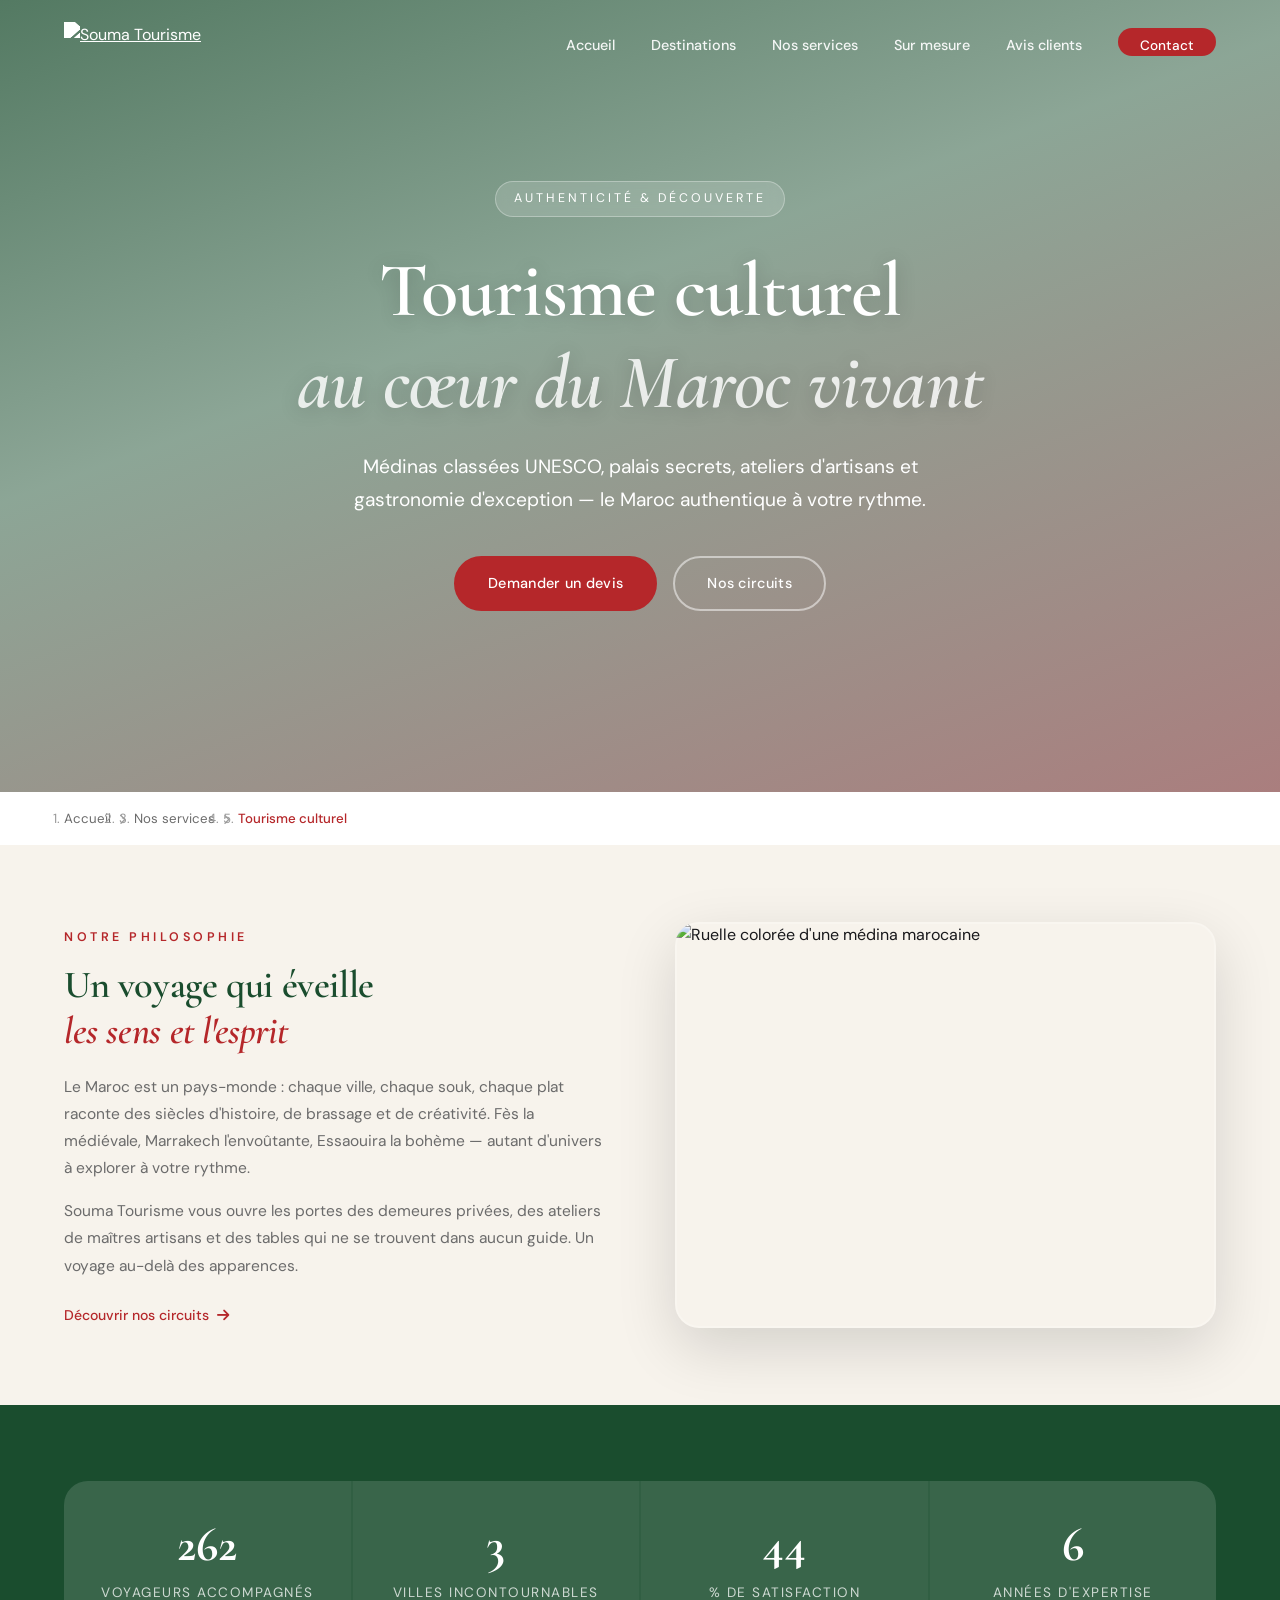
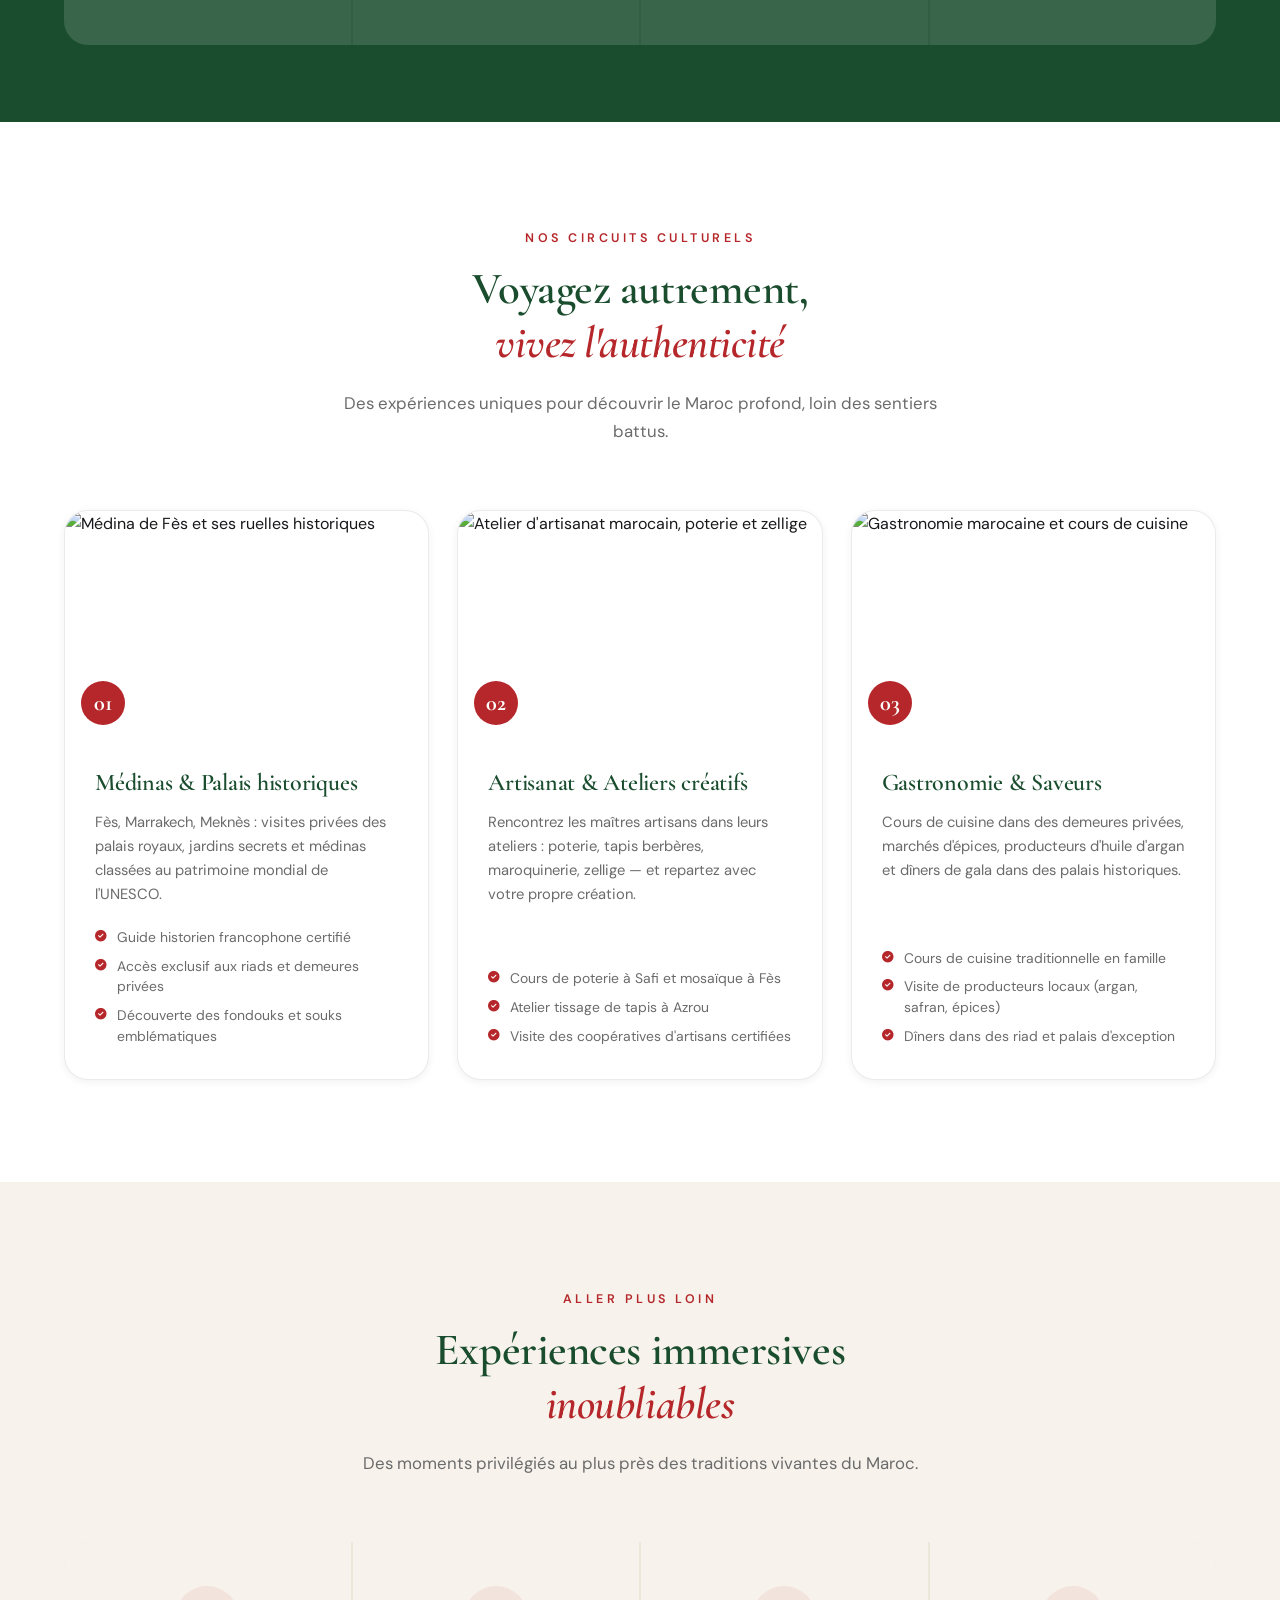
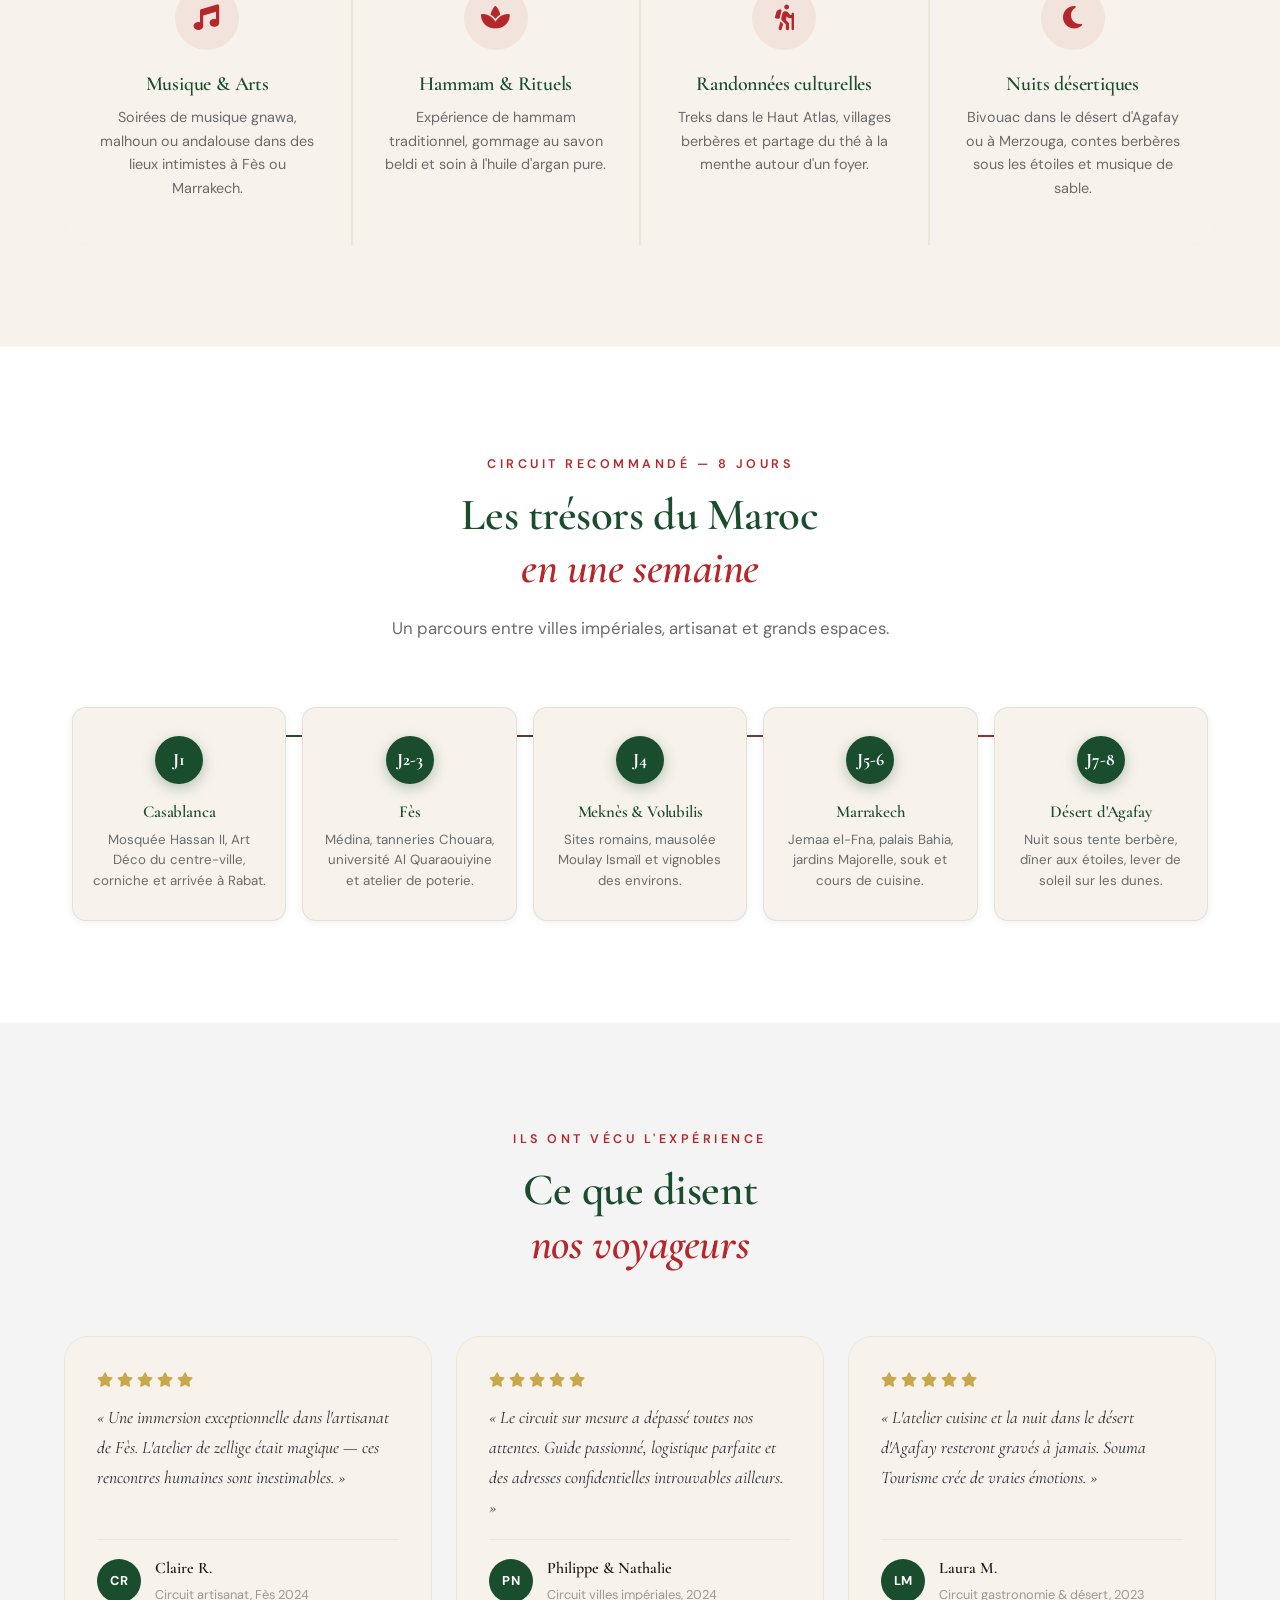
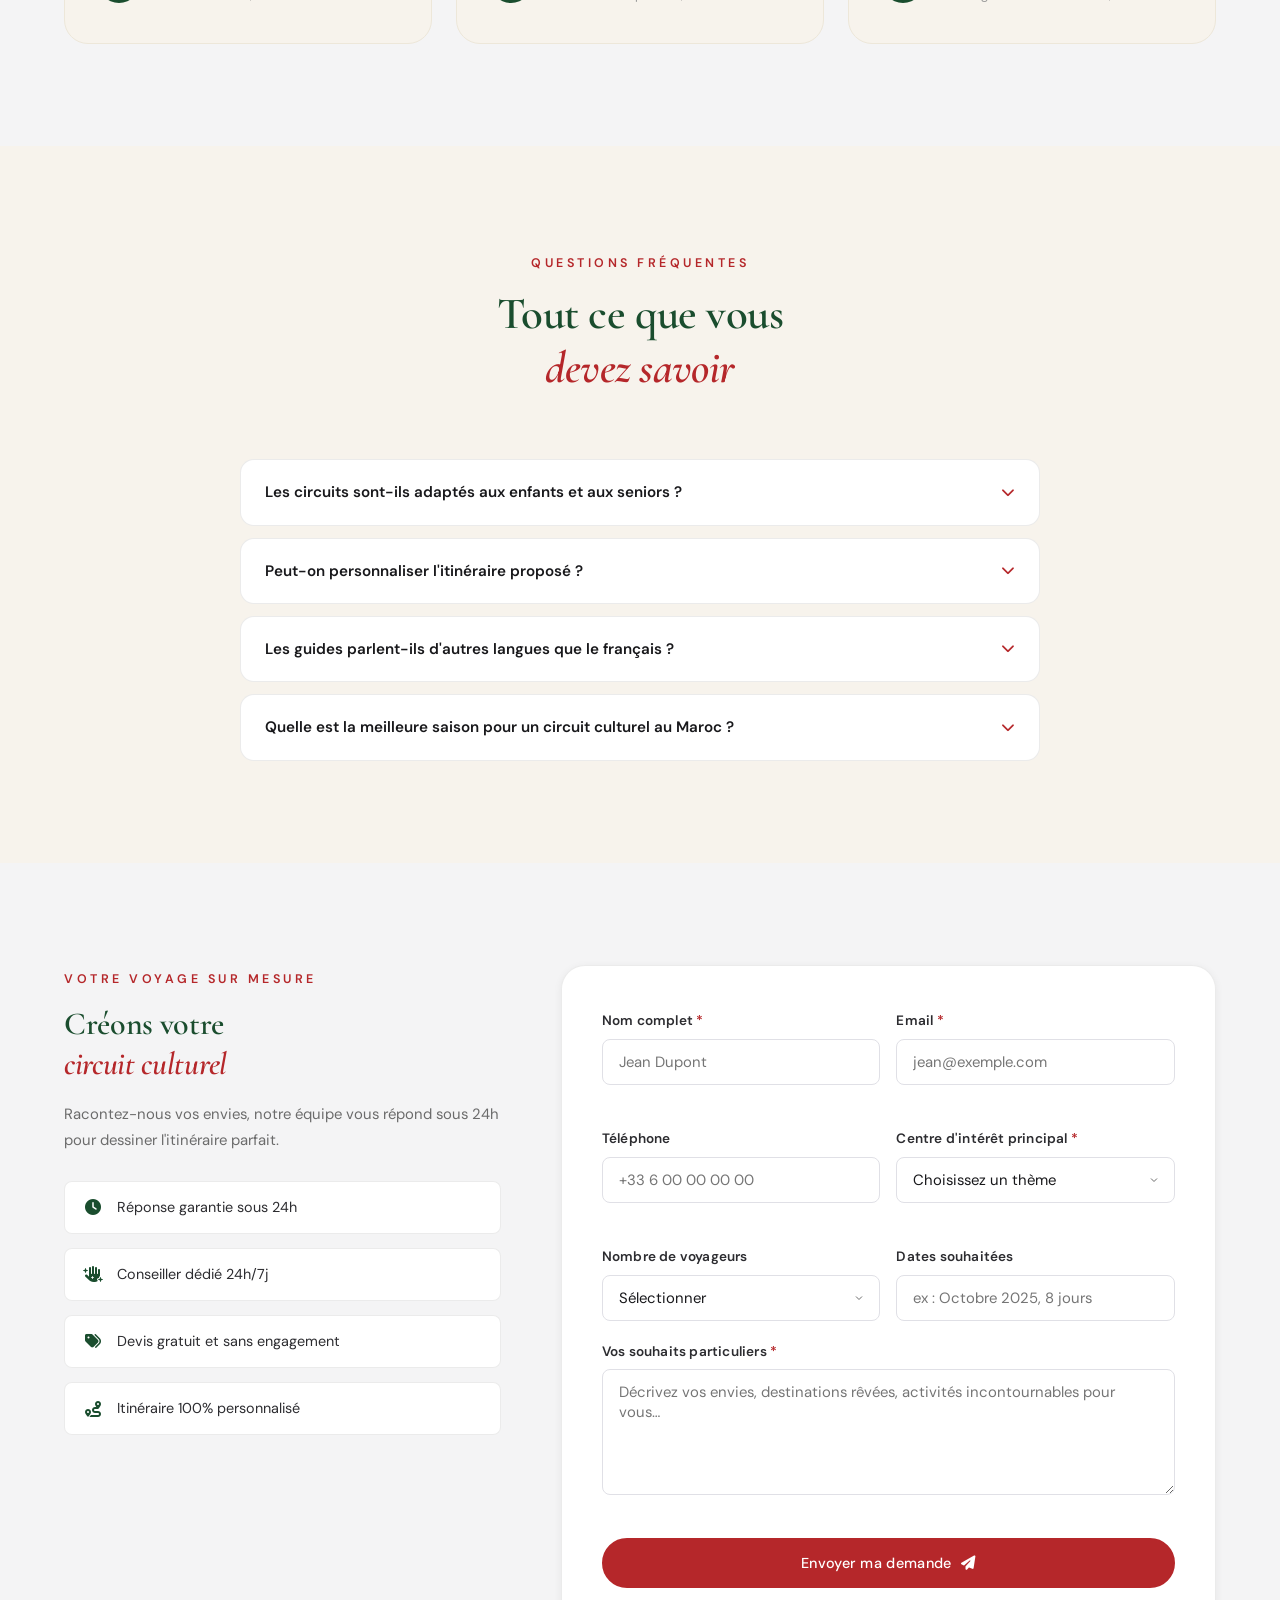
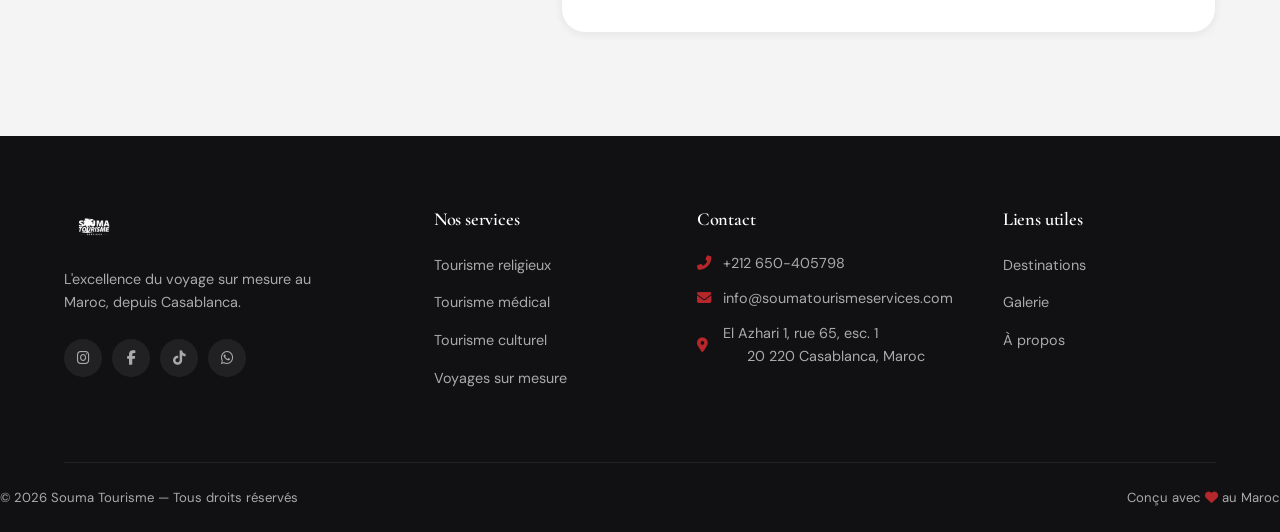
==== commit 6c99d4e2: "Replace LinkedIn icon with TikTok icon" ====
--- a/culturel.html
+++ b/culturel.html
@@ -1107,7 +1107,7 @@
                         <i class="fab fa-facebook-f" aria-hidden="true"></i>
                     </a>
                     <a href="https://www.tiktok.com/@soumatourismeservices" target="_blank" rel="noopener" aria-label="LinkedIn">
-                        <i class="fab fa-linkedin-in" aria-hidden="true"></i>
+<i class="fab fa-tiktok" aria-hidden="true"></i>
                     </a>
                     <!-- CORRIGÉ : vrai numéro WhatsApp -->
                     <a href="https://wa.me/212650405798" target="_blank" rel="noopener" aria-label="WhatsApp">
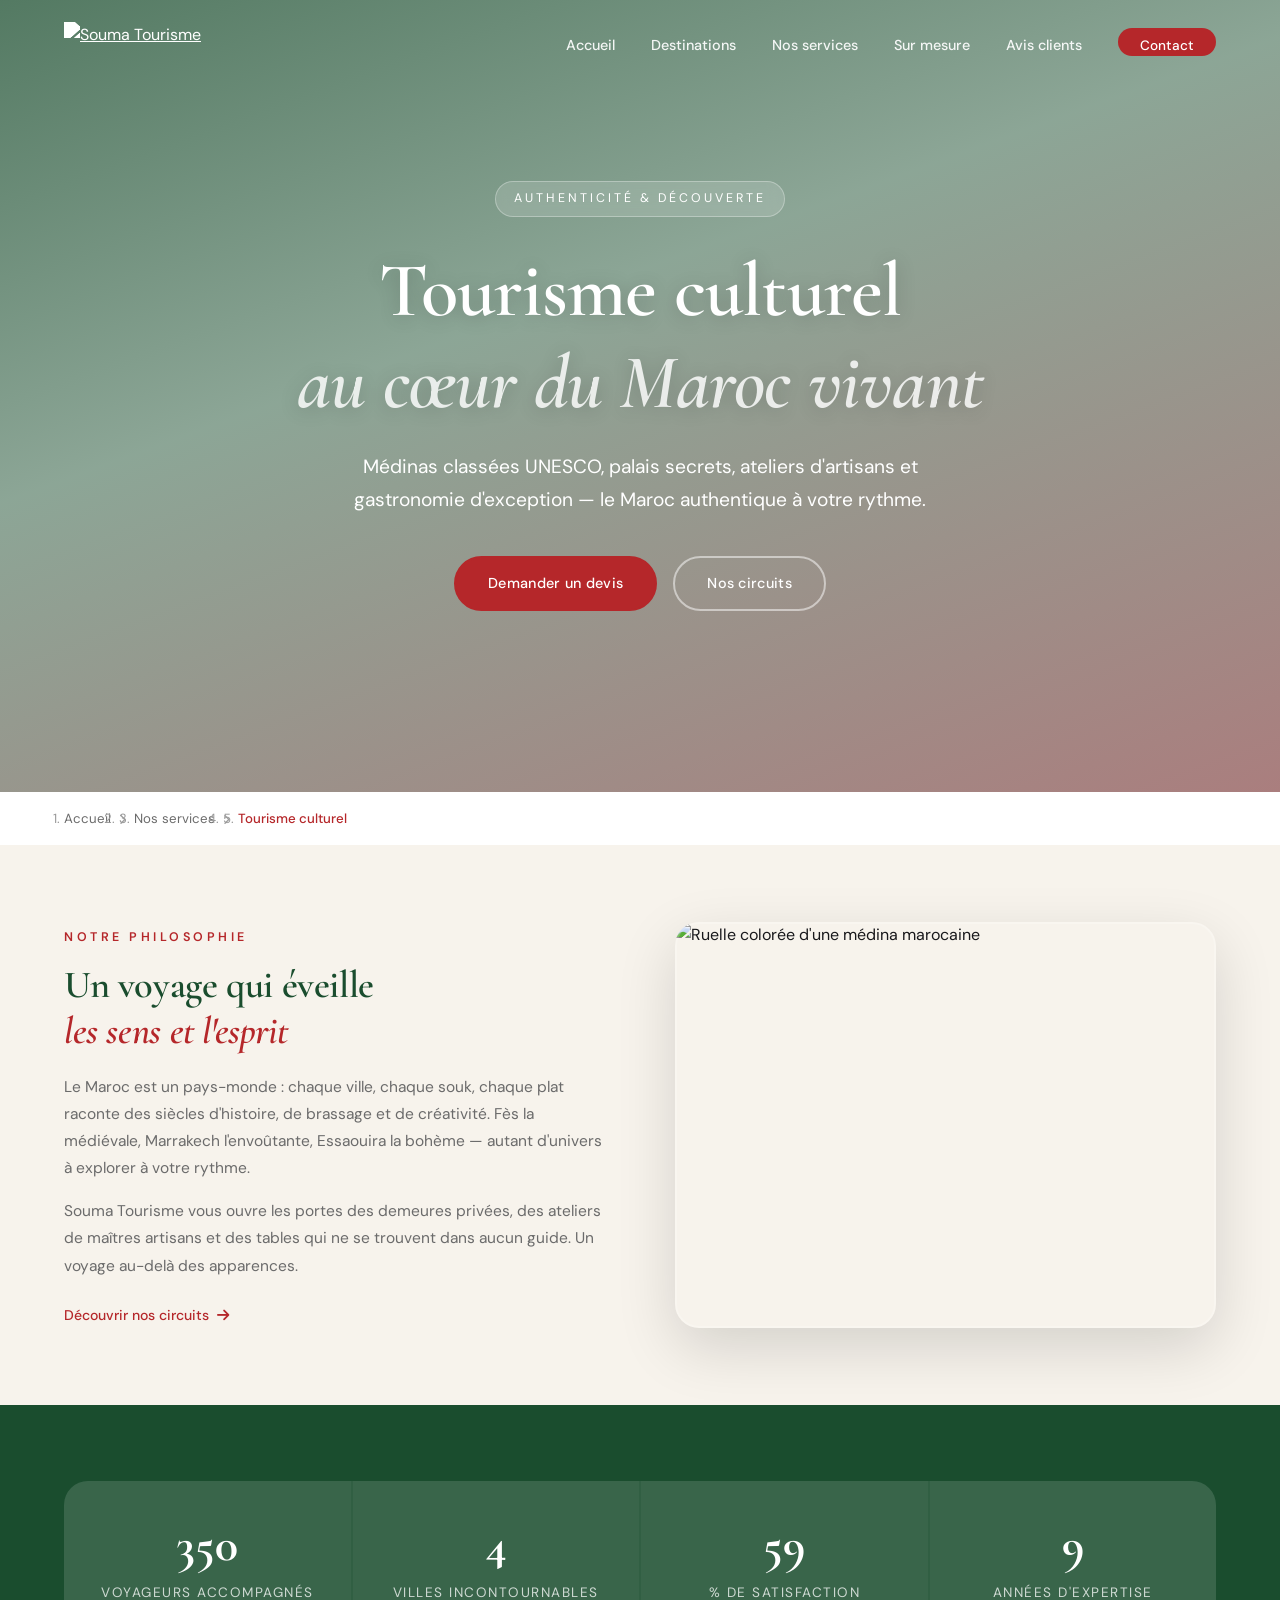
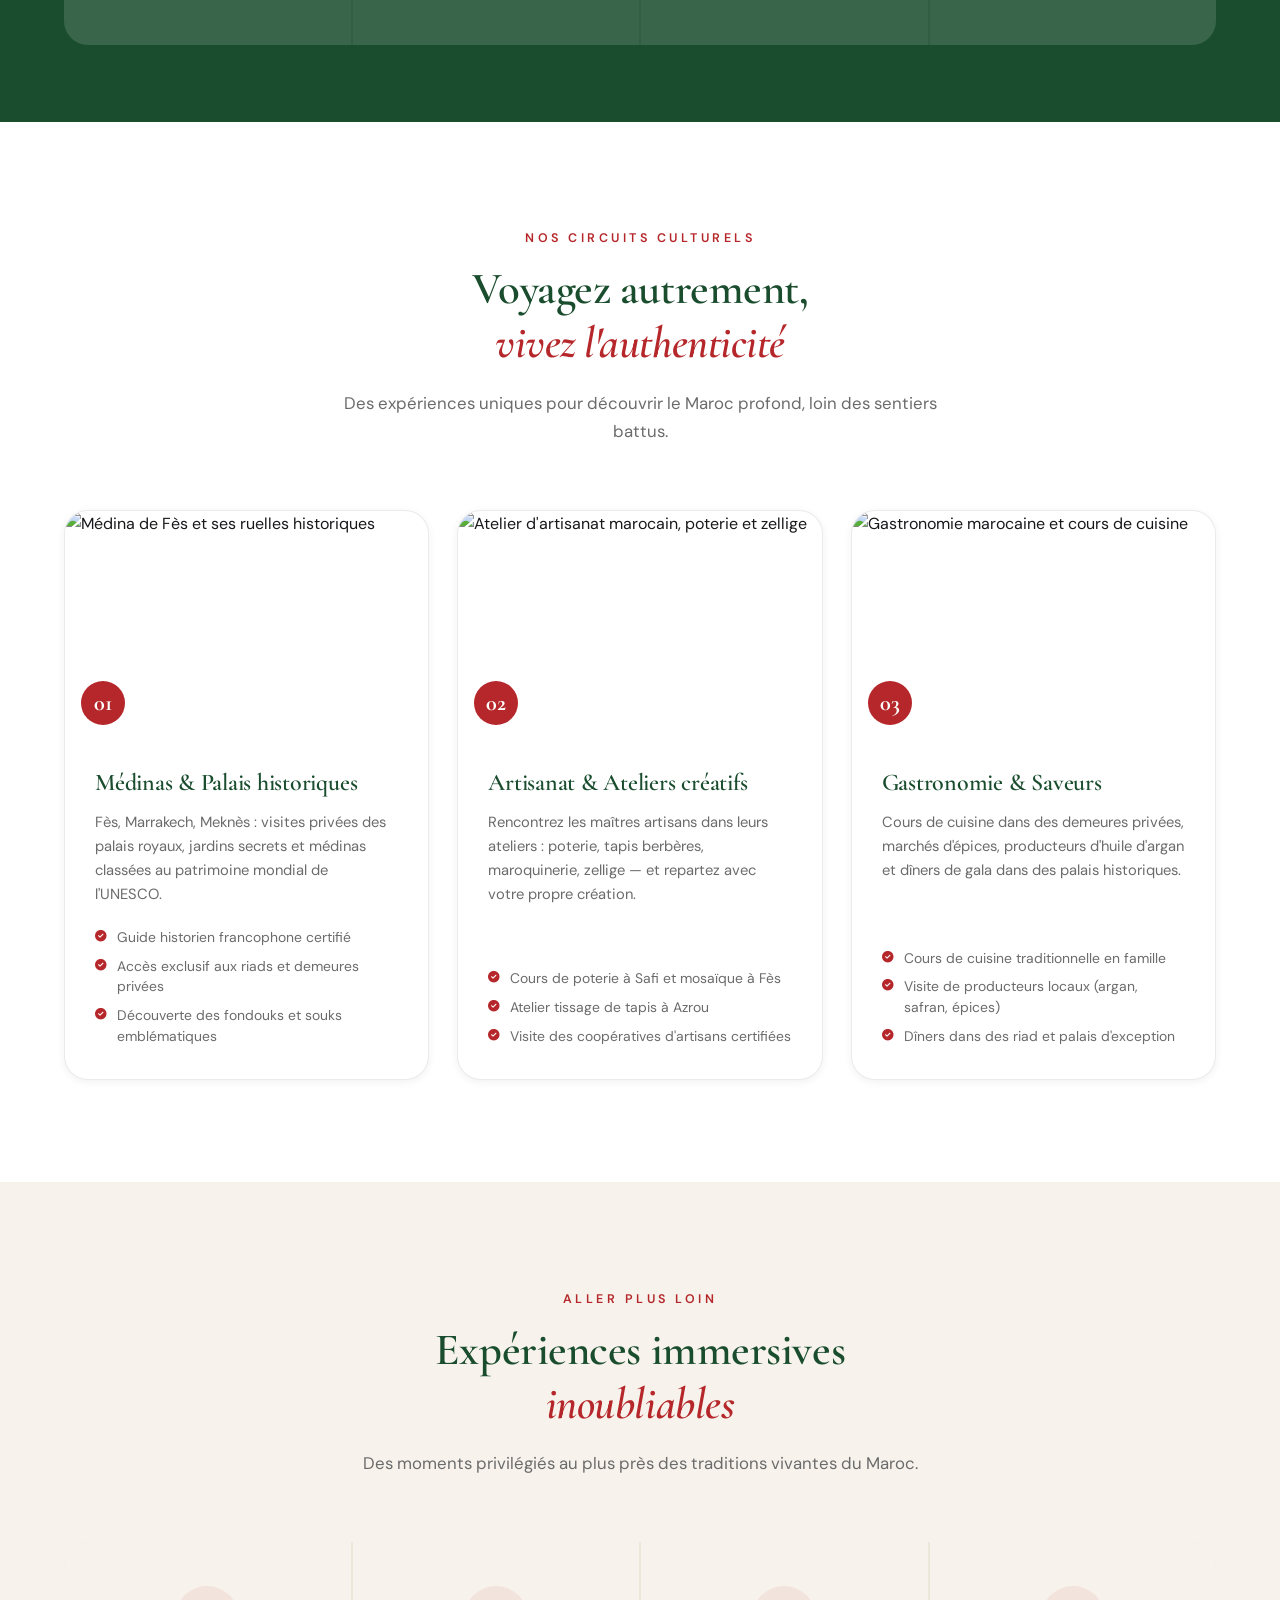
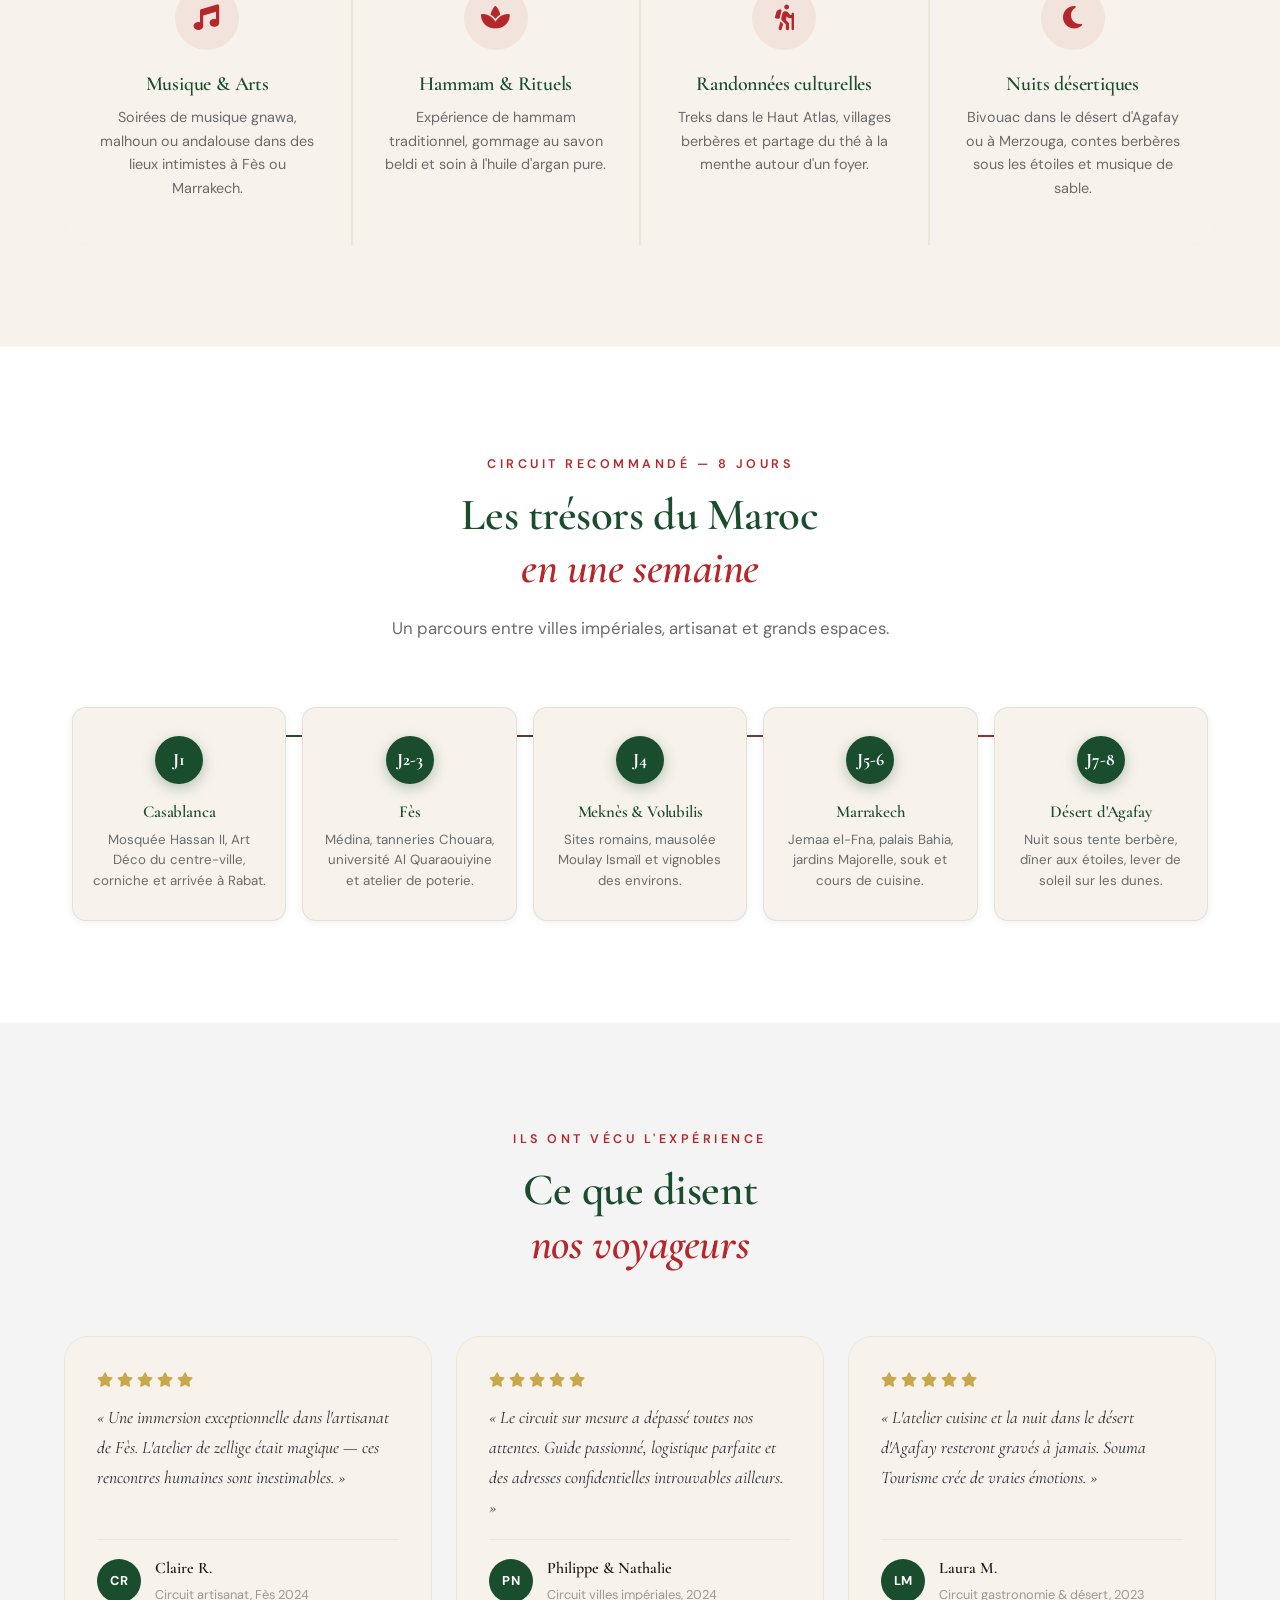
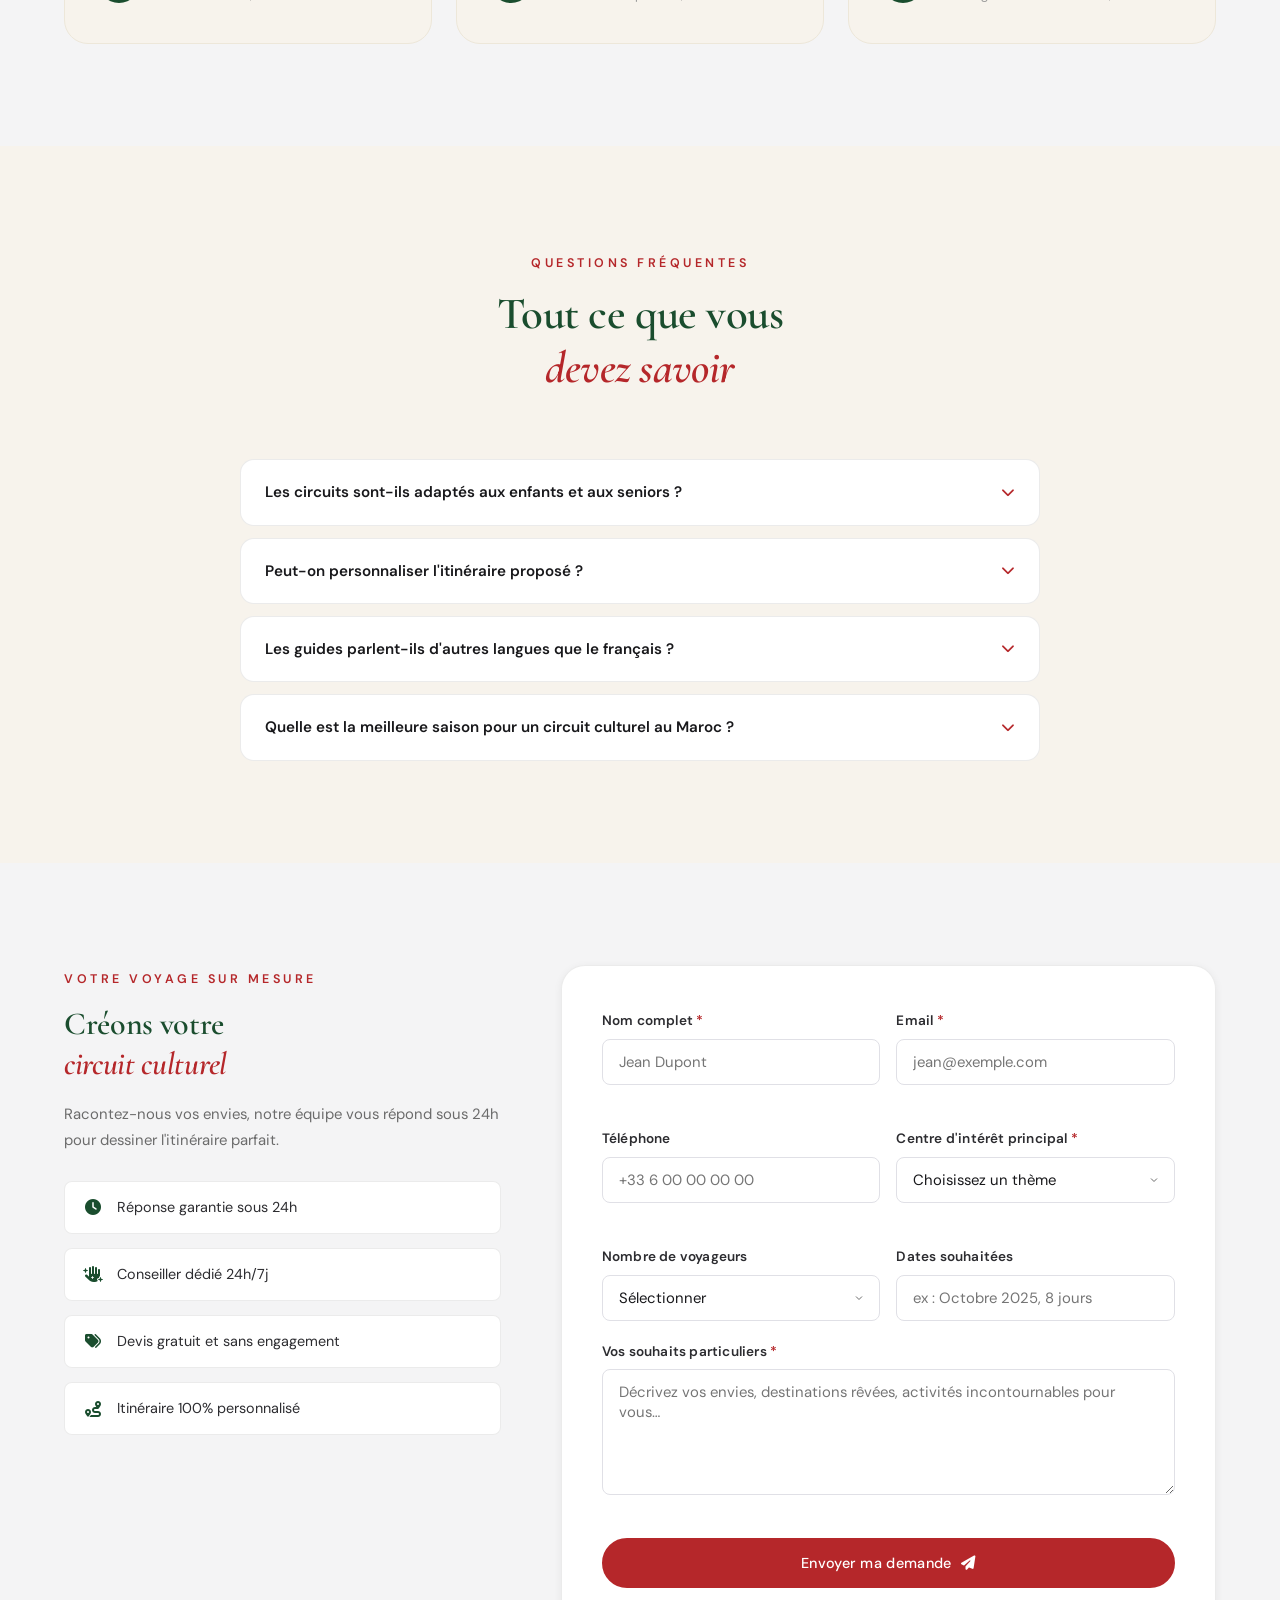
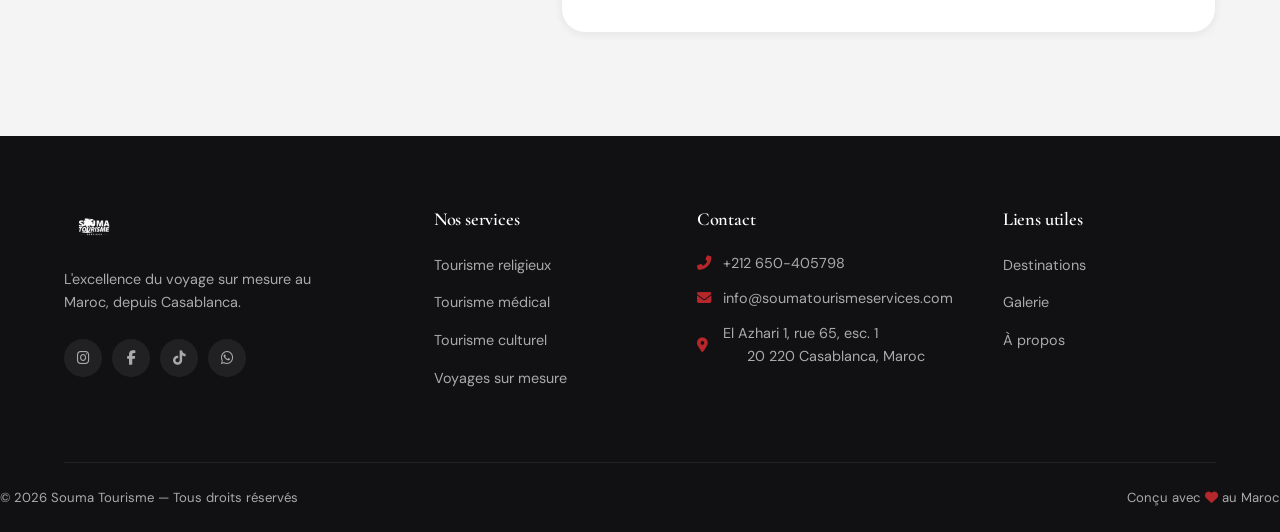
==== commit 7b6be345: "Update provider name and URL in culturel.html" ====
--- a/culturel.html
+++ b/culturel.html
@@ -651,8 +651,8 @@
       "description": "Circuits privés, médinas, artisanat et gastronomie avec Souma Tourisme.",
       "provider": {
         "@type": "TravelAgency",
-        "name": "Souma Tourisme",
-        "url": "https://www.soumatourisme.com"
+        "name": "Souma Tourisme Services",
+        "url": "https://www.soumatourismeservices.com"
       }
     }
     </script>
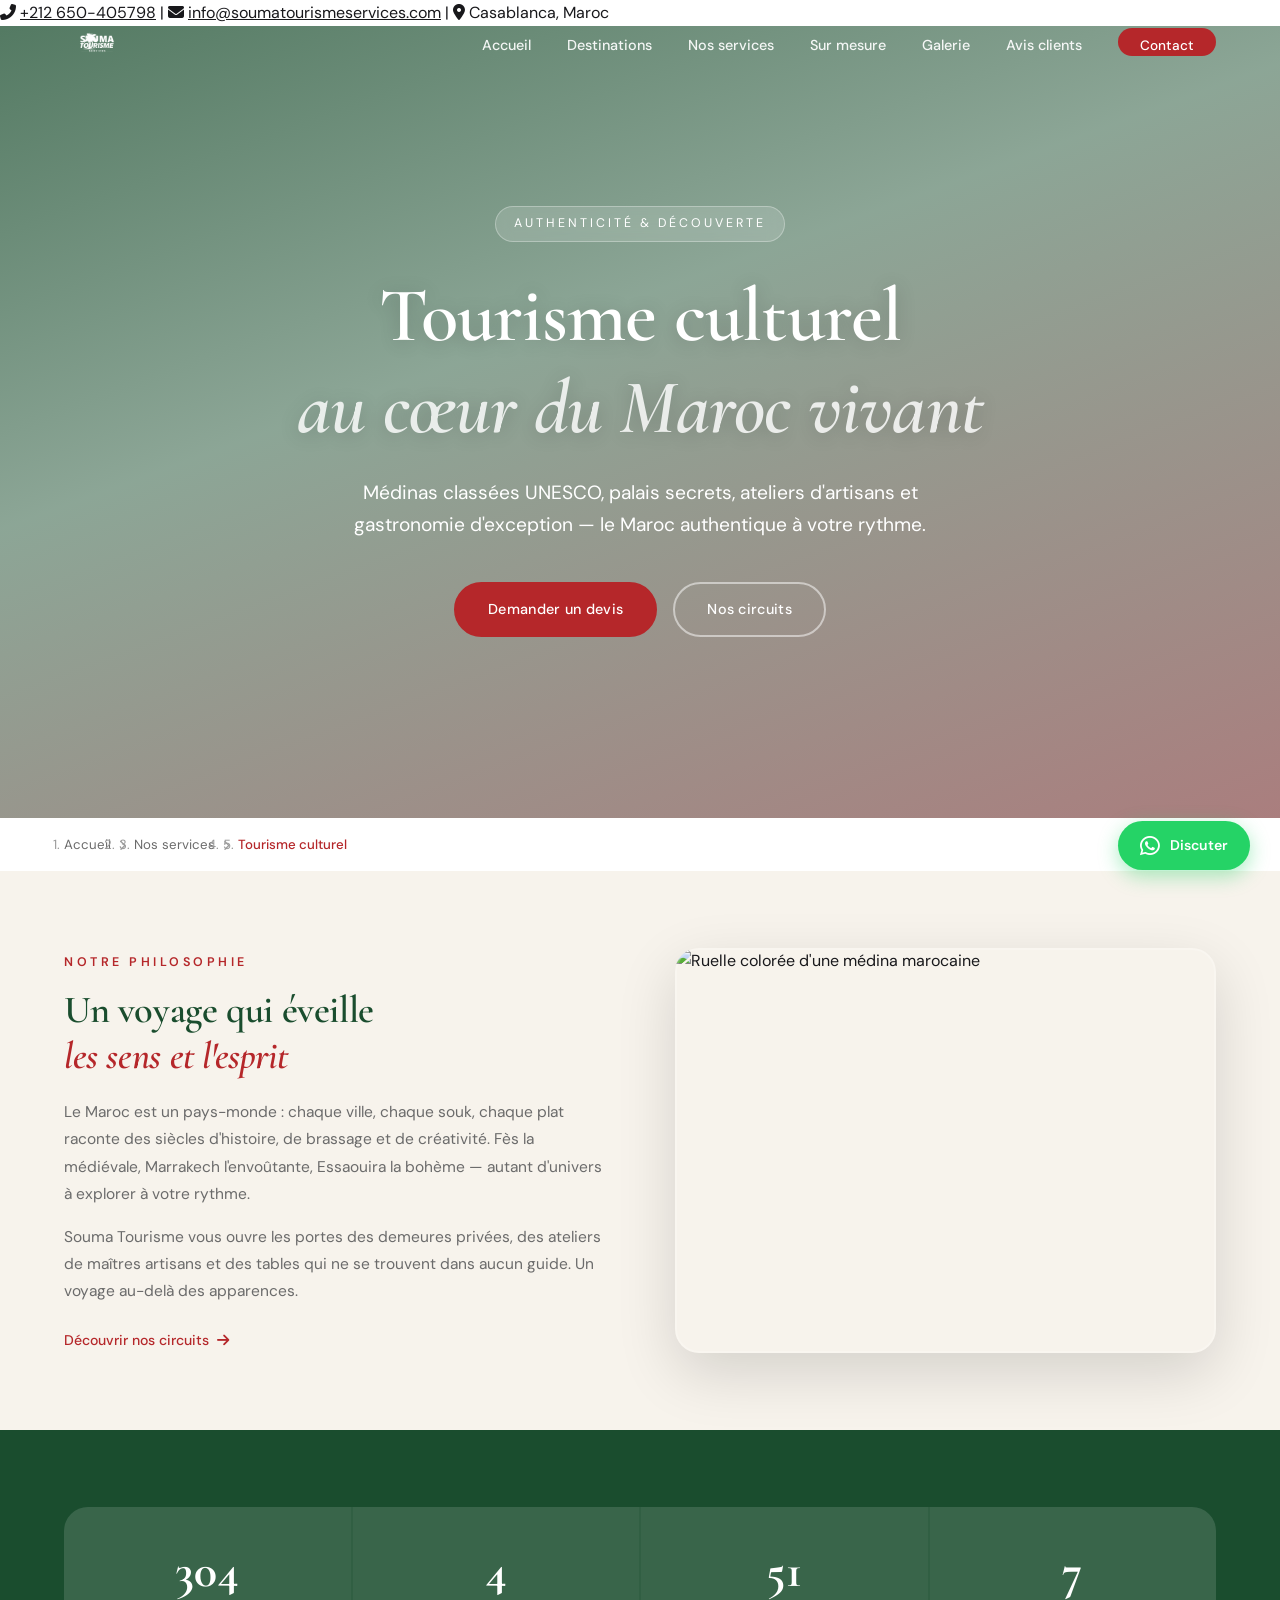
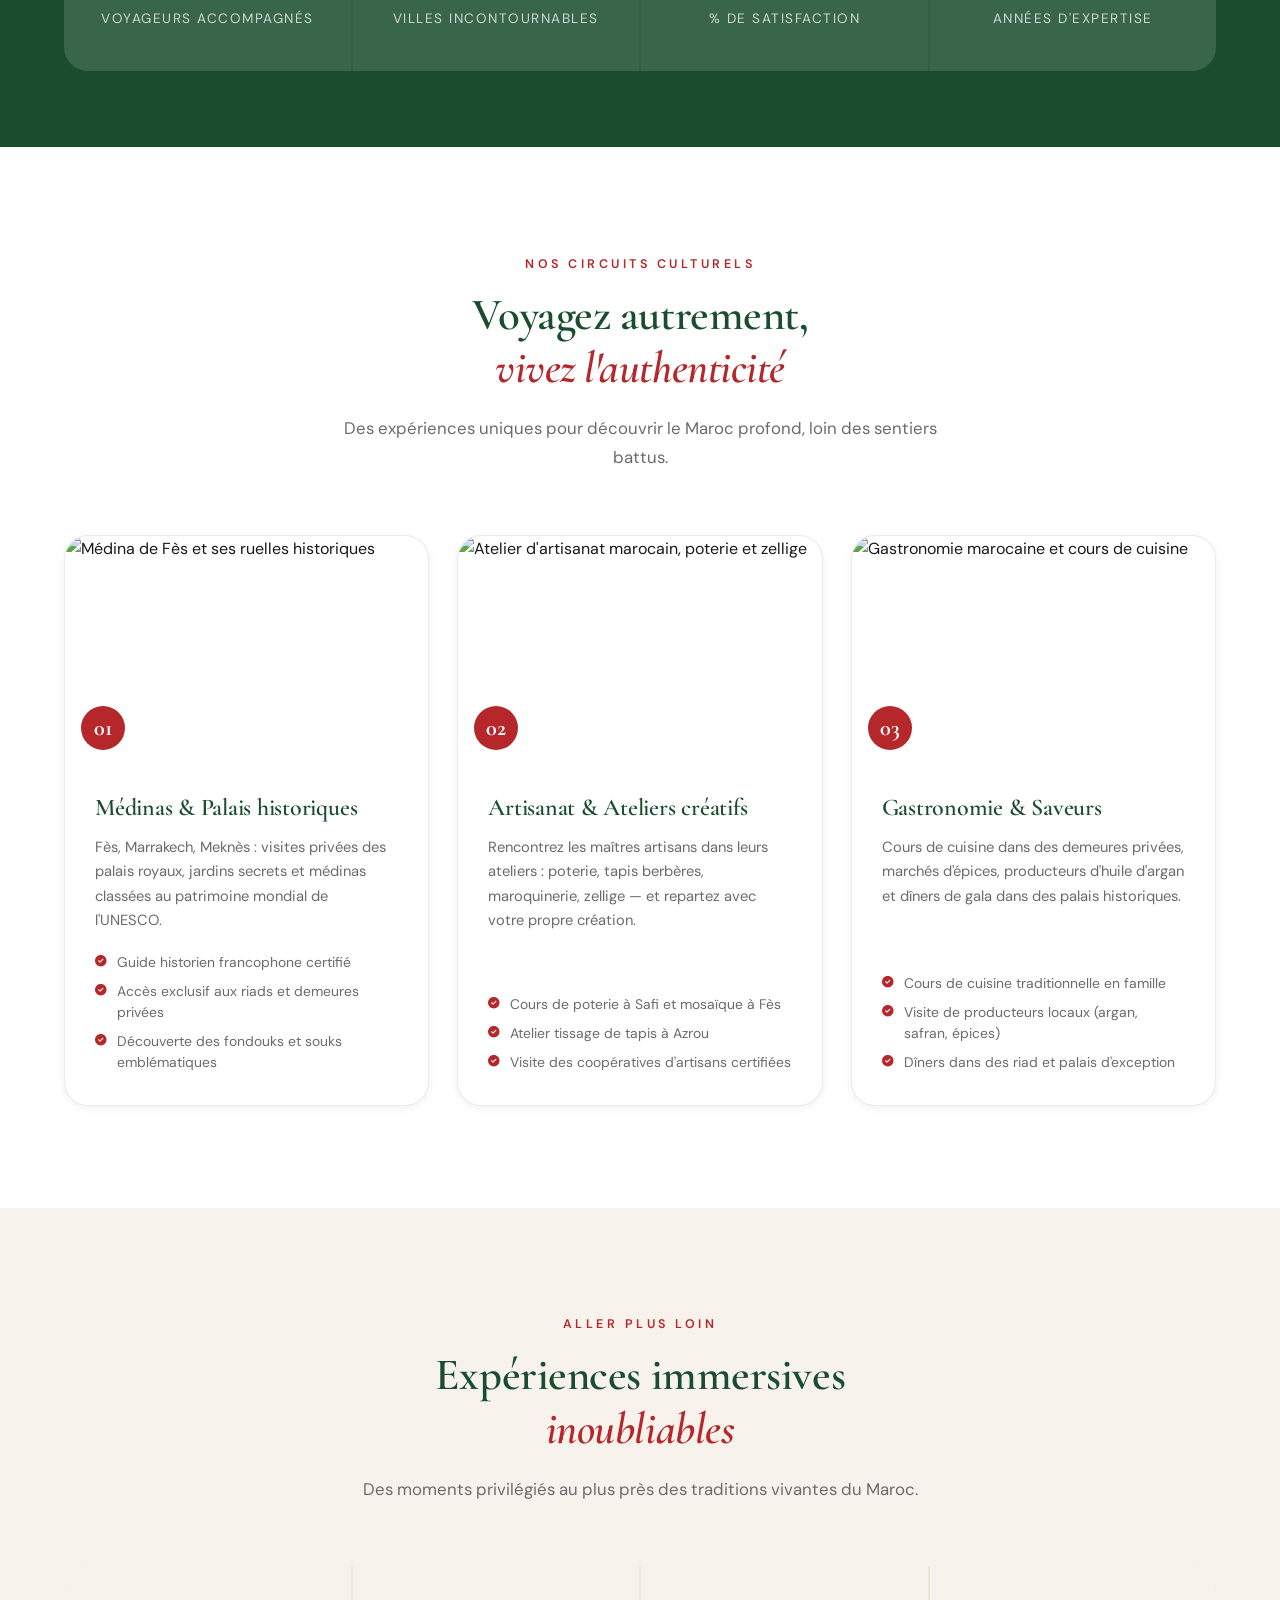
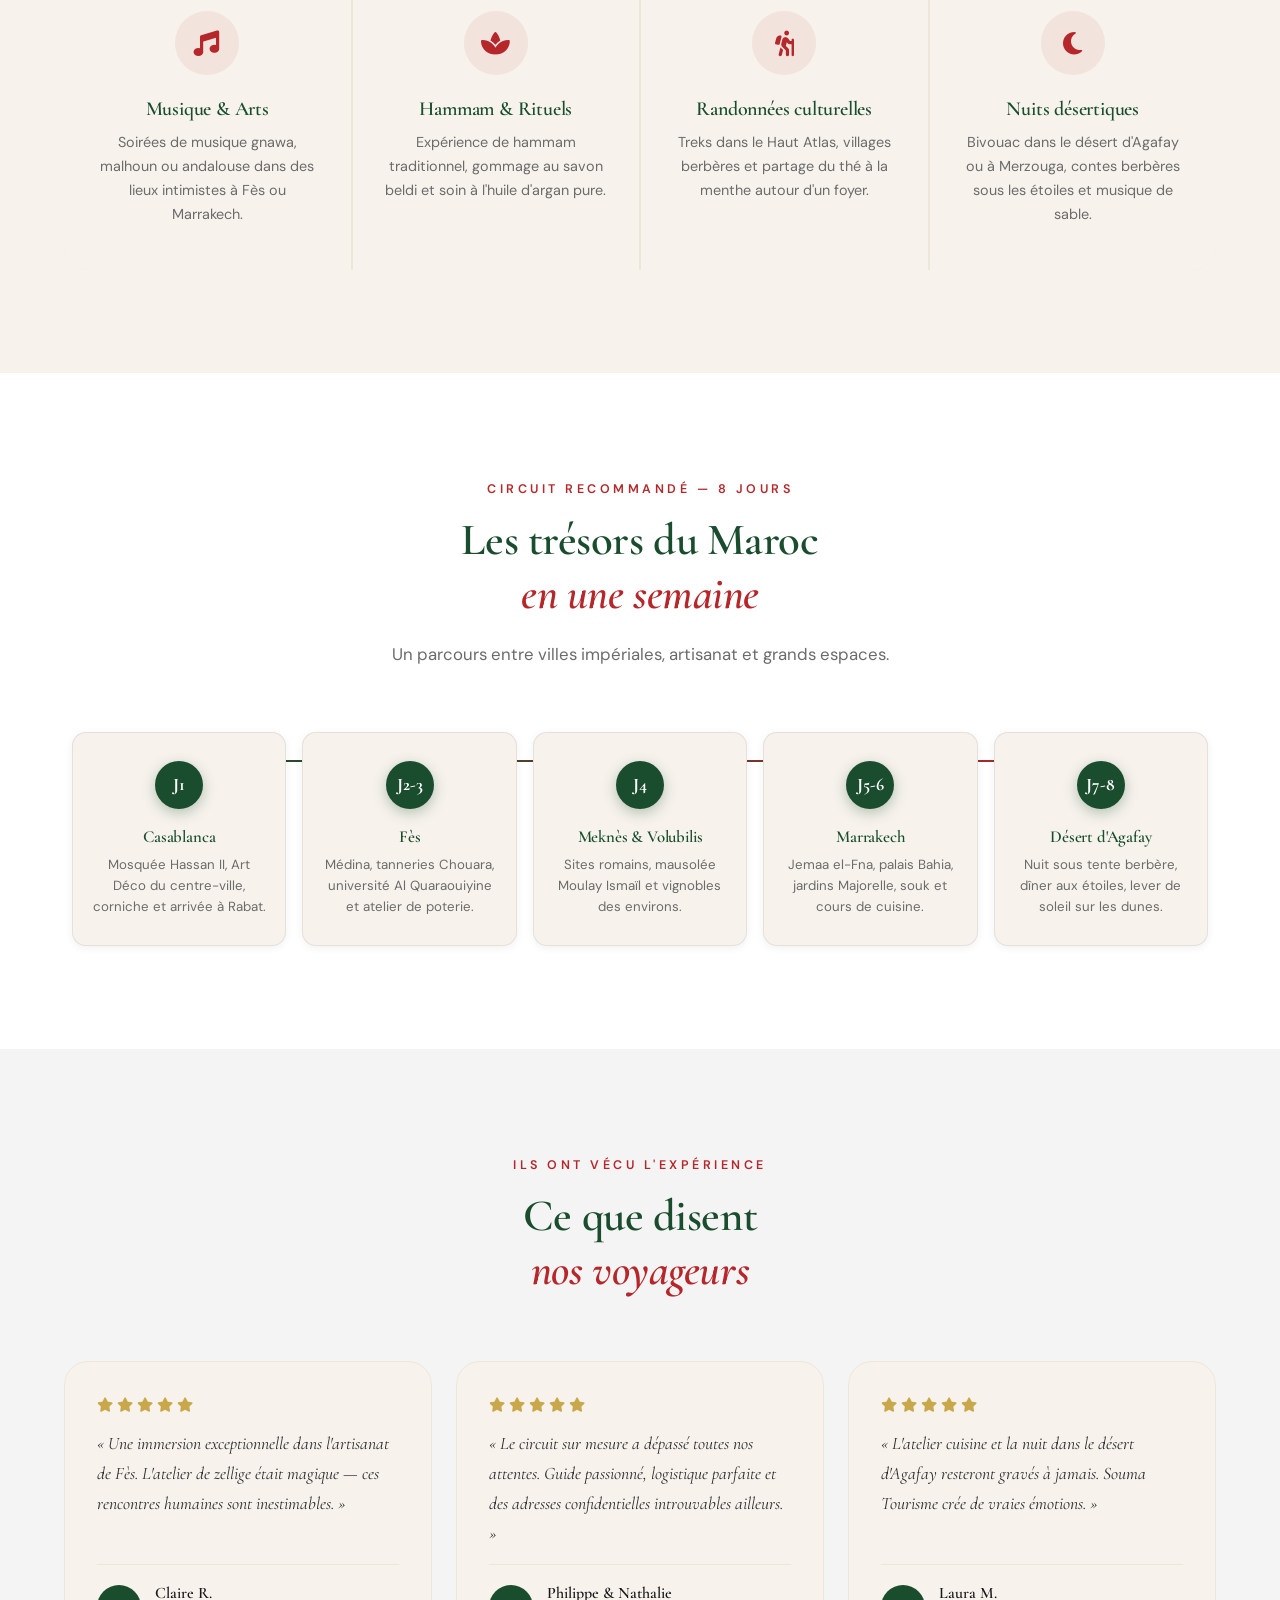
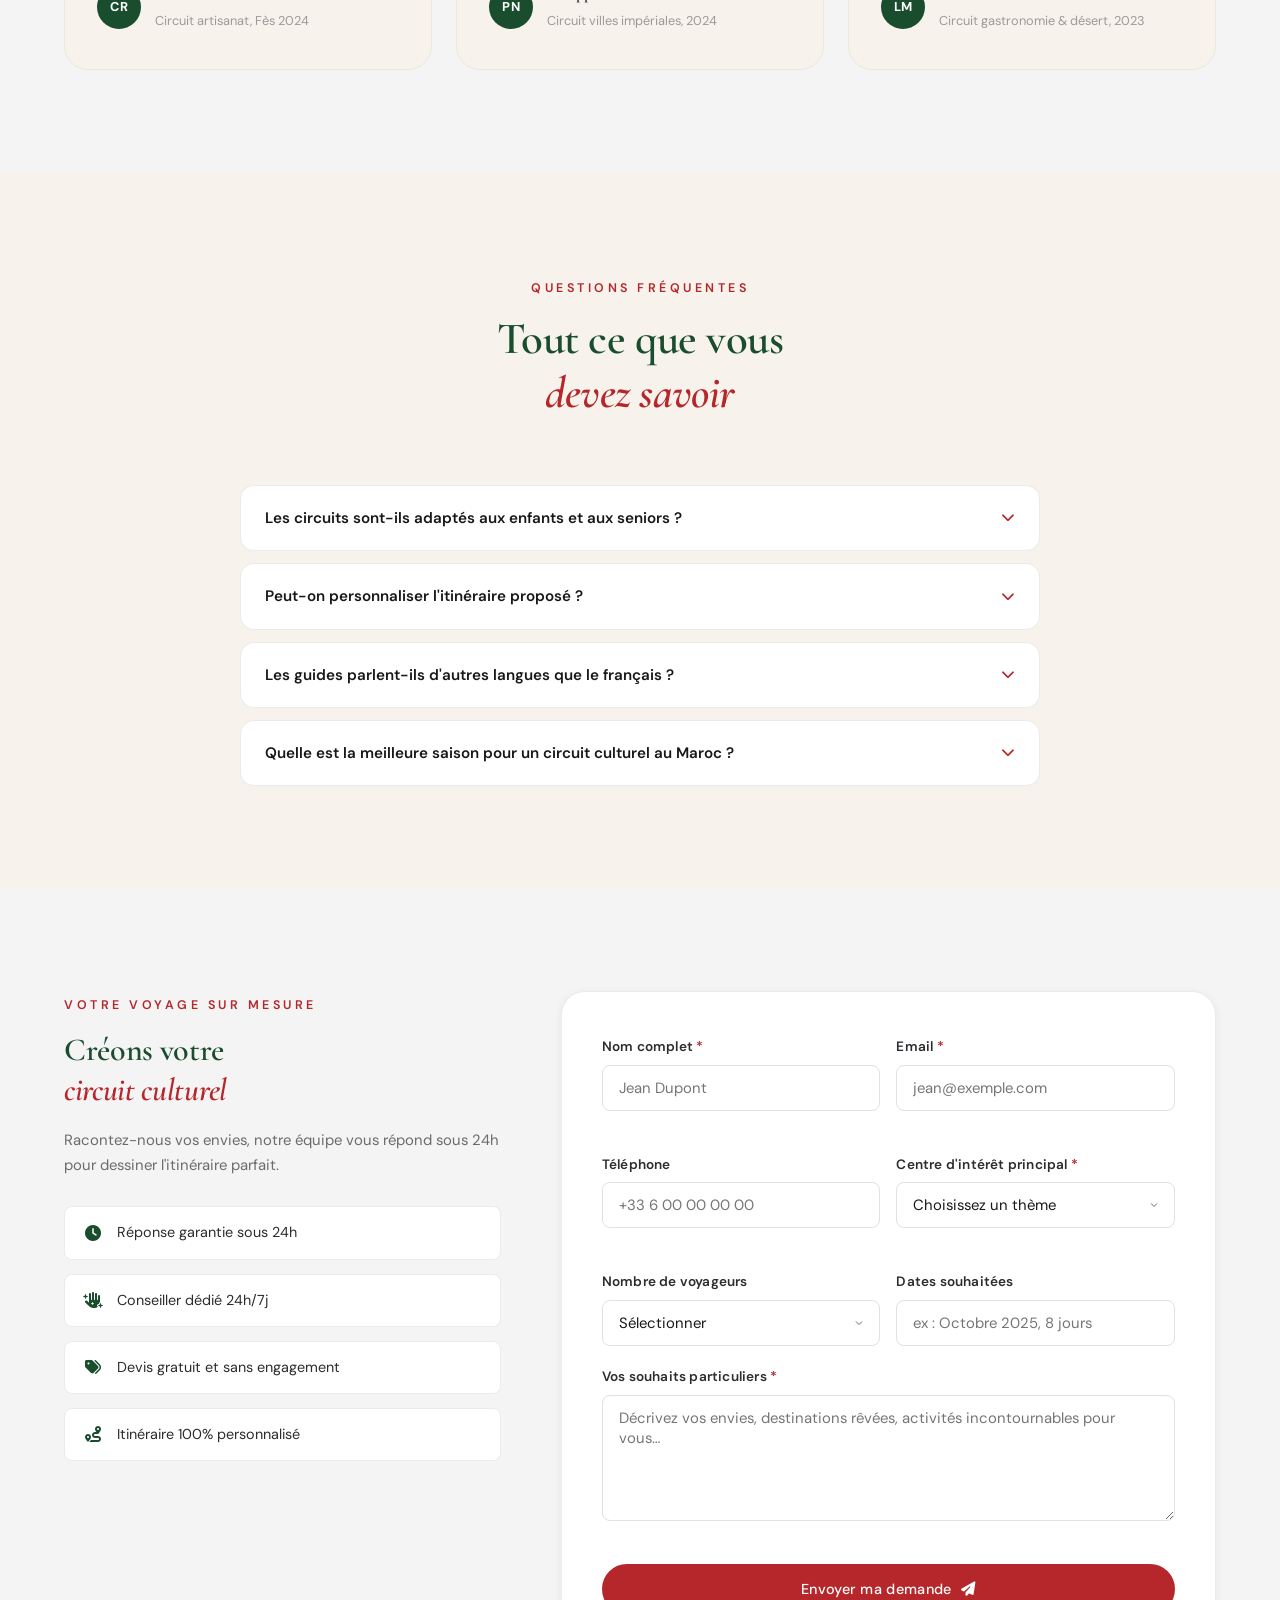
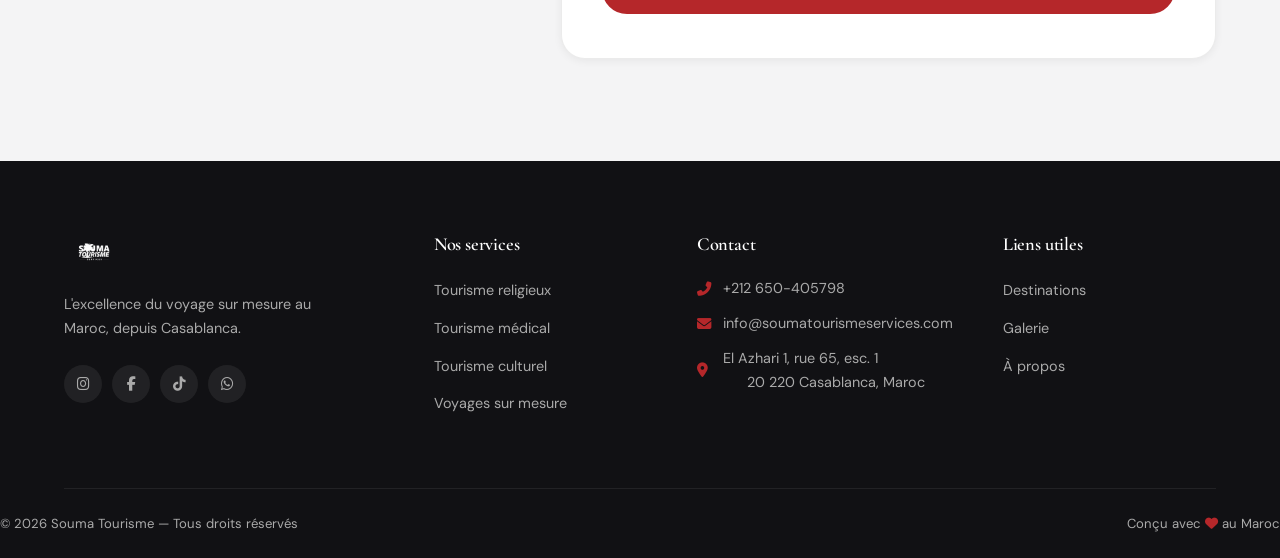
==== commit 895a2ec2: "Add topbar with contact information and update navigation" ====
--- a/culturel.html
+++ b/culturel.html
@@ -659,20 +659,30 @@
 </head>
 <body>
 
+   <!-- ========== TOPBAR ========== -->
+    <div class="topbar" role="banner" aria-label="Informations de contact">
+        <span><i class="fas fa-phone-alt"></i> <a href="tel:+212650405798">+212 650-405798</a></span>
+        <span class="topbar__sep">|</span>
+        <span><i class="fas fa-envelope"></i> <a href="mailto:info@soumatourismeservices.com">info@soumatourismeservices.com</a></span>
+        <span class="topbar__sep">|</span>
+        <span><i class="fas fa-map-marker-alt"></i> Casablanca, Maroc</span>
+    </div>
+
     <!-- ========== HEADER ========== -->
     <header class="header" id="header" role="banner">
         <div class="container header__inner">
-            <a href="index.html" class="logo" aria-label="Souma Tourisme — Retour à l'accueil">
-                <img src="images/logo-removebg-preview.png" alt="Souma Tourisme" class="logo-img">
+            <a href="#accueil" class="logo" aria-label="Souma Tourisme — Accueil">
+                <img src="images/logo.png" alt="Souma Tourisme" class="logo-img">
             </a>
             <nav class="nav" id="nav" aria-label="Navigation principale">
                 <ul class="nav__list" role="list">
-                    <li><a href="index.html">Accueil</a></li>
-                    <li><a href="index.html#destinations">Destinations</a></li>
-                    <li><a href="index.html#services">Nos services</a></li>
-                    <li><a href="index.html#voyages">Sur mesure</a></li>
-                    <li><a href="index.html#temoignages">Avis clients</a></li>
-                    <li><a href="index.html#contact" class="nav__cta">Contact</a></li>
+                    <li><a href="#accueil">Accueil</a></li>
+                    <li><a href="destinations.html">Destinations</a></li>
+                    <li><a href="#services">Nos services</a></li>
+                    <li><a href="#voyages">Sur mesure</a></li>
+                    <li><a href="galerie.html">Galerie</a></li>
+                    <li><a href="#temoignages">Avis clients</a></li>
+                    <li><a href="#contact" class="nav__cta">Contact</a></li>
                 </ul>
             </nav>
             <button class="burger" id="burger" aria-label="Ouvrir le menu" aria-expanded="false" aria-controls="nav">
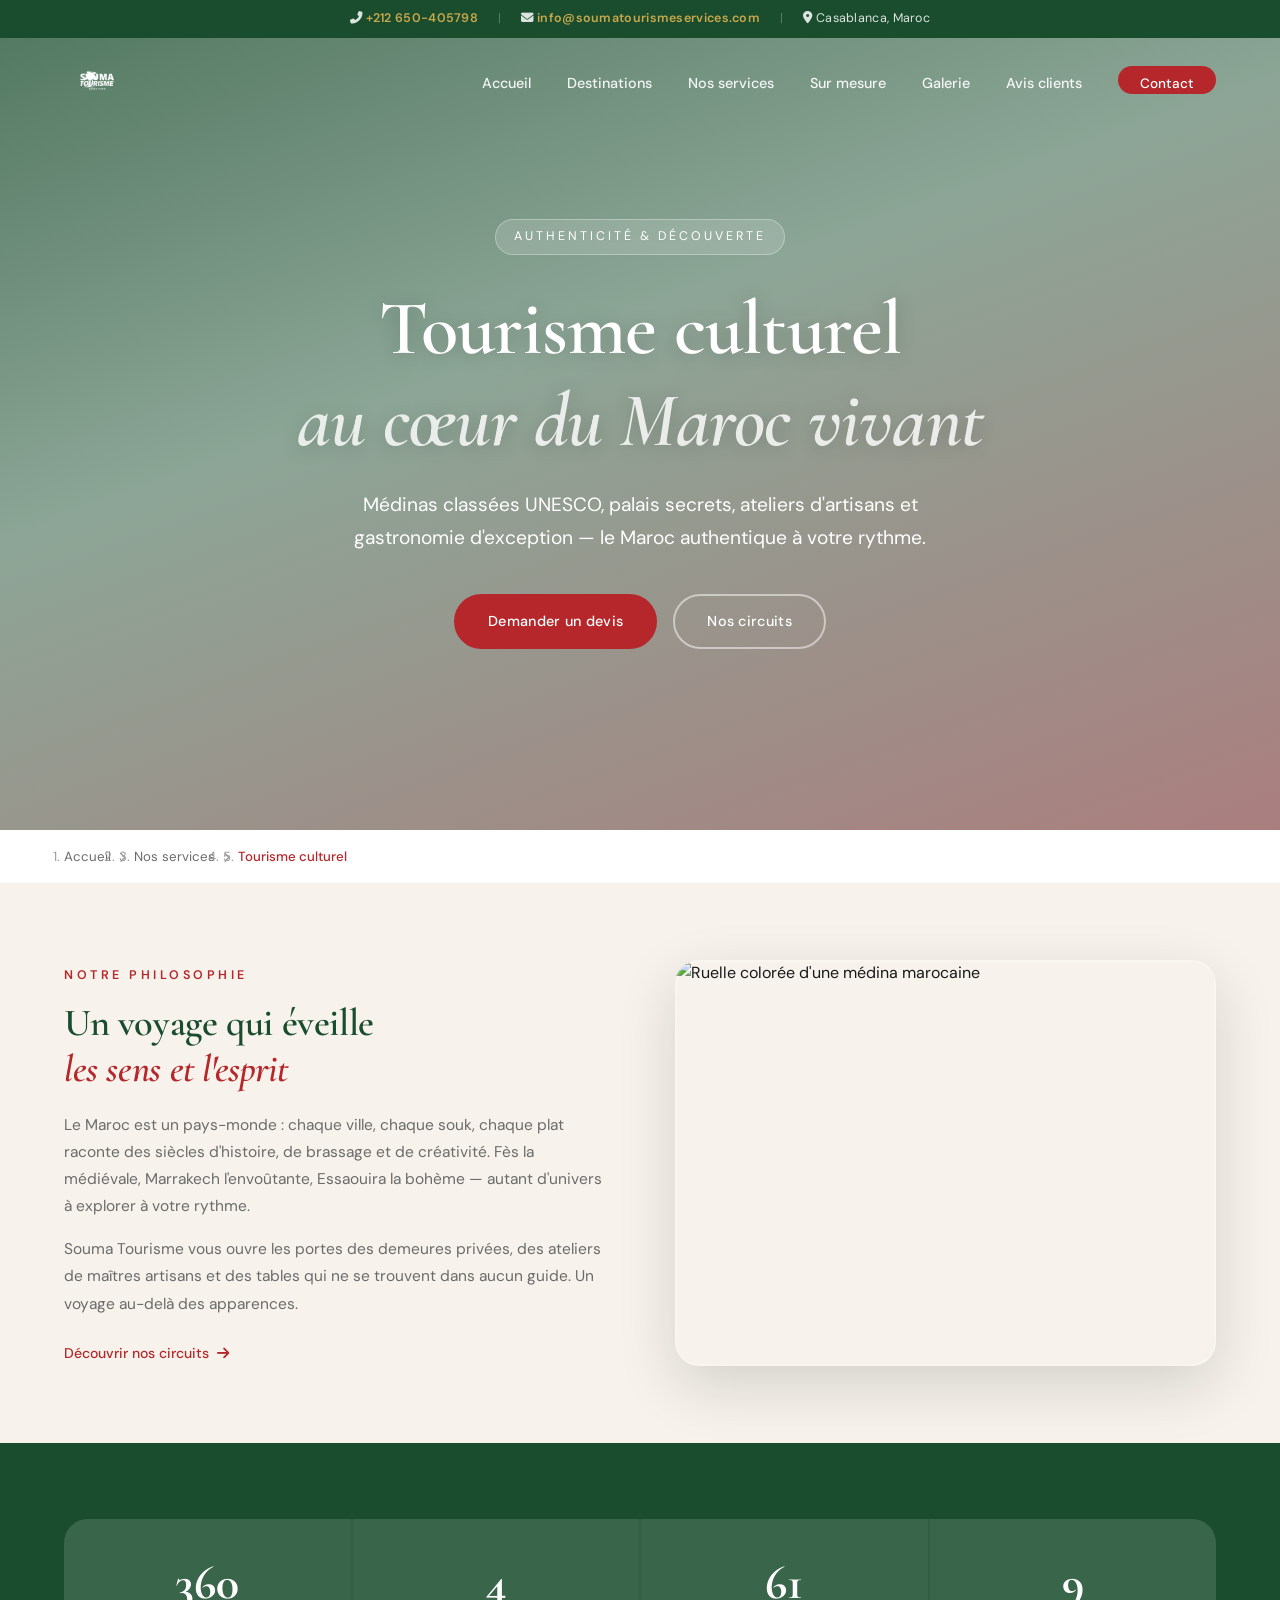
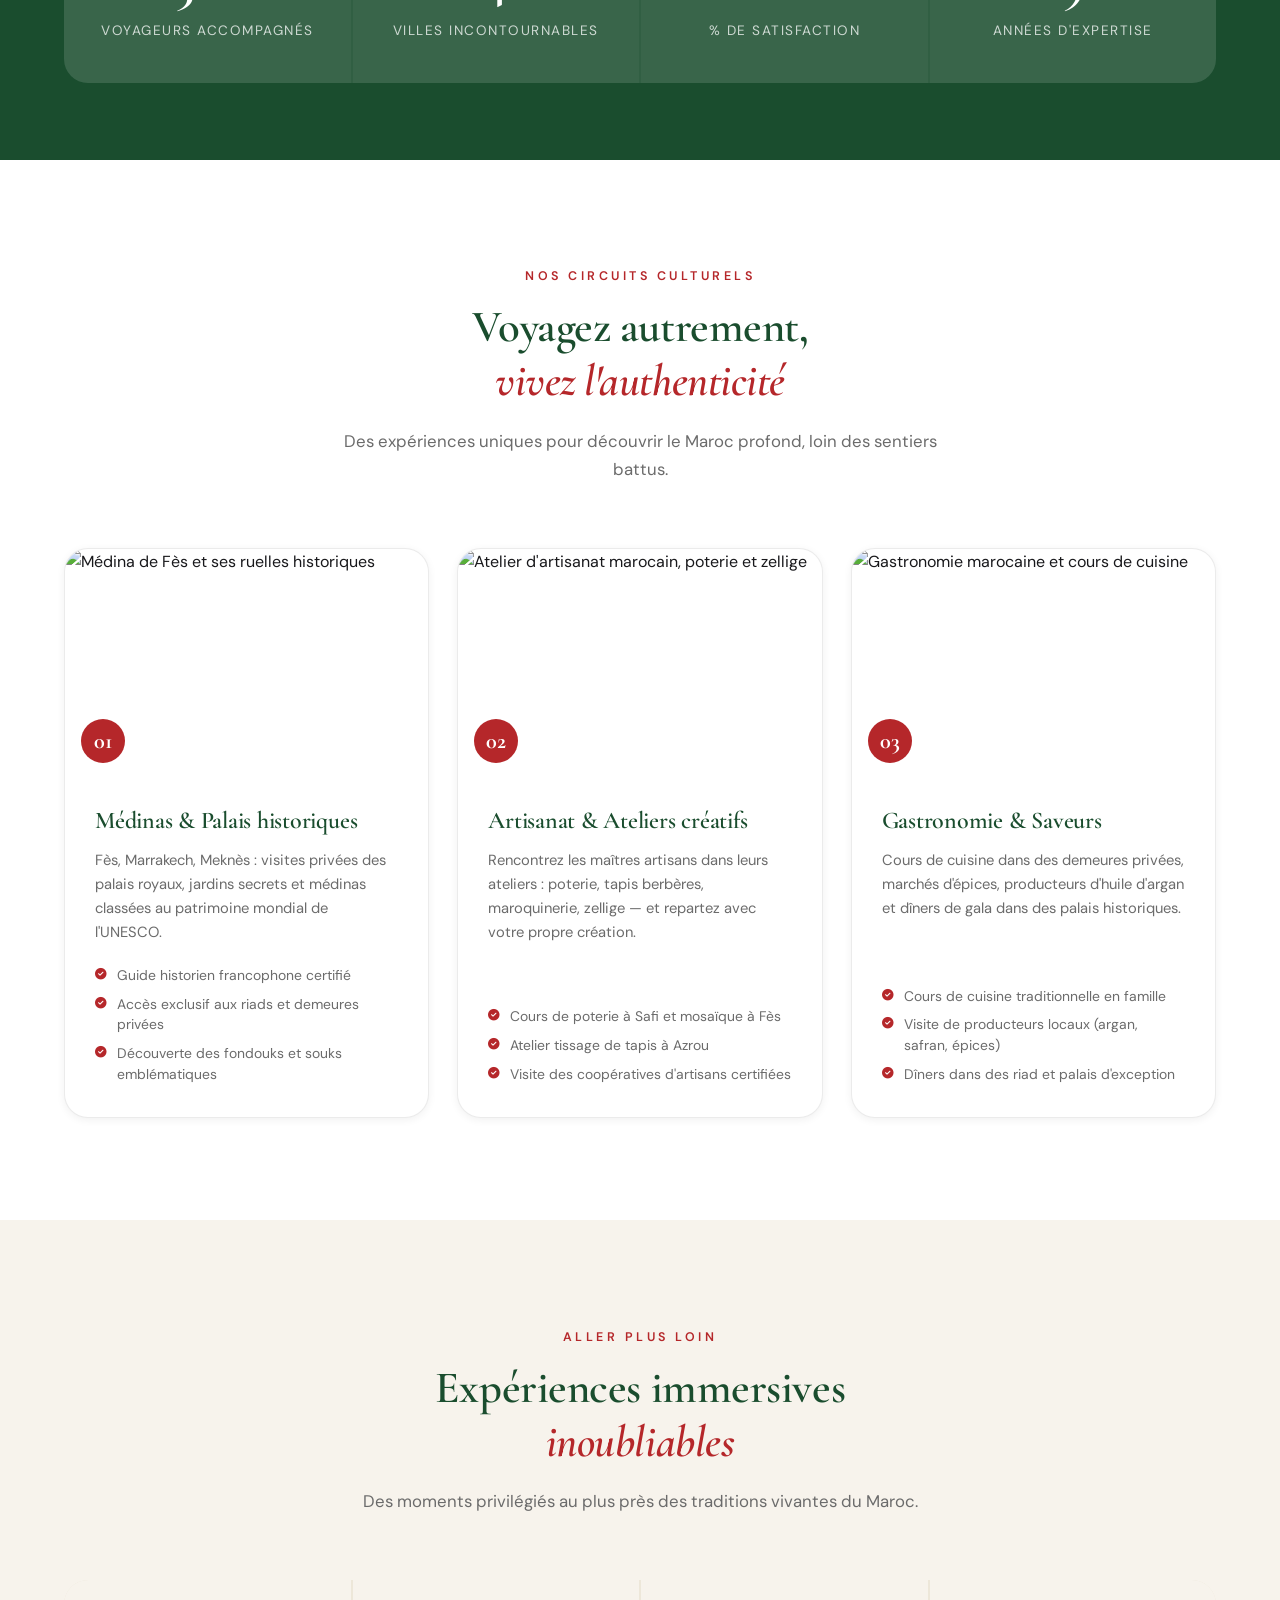
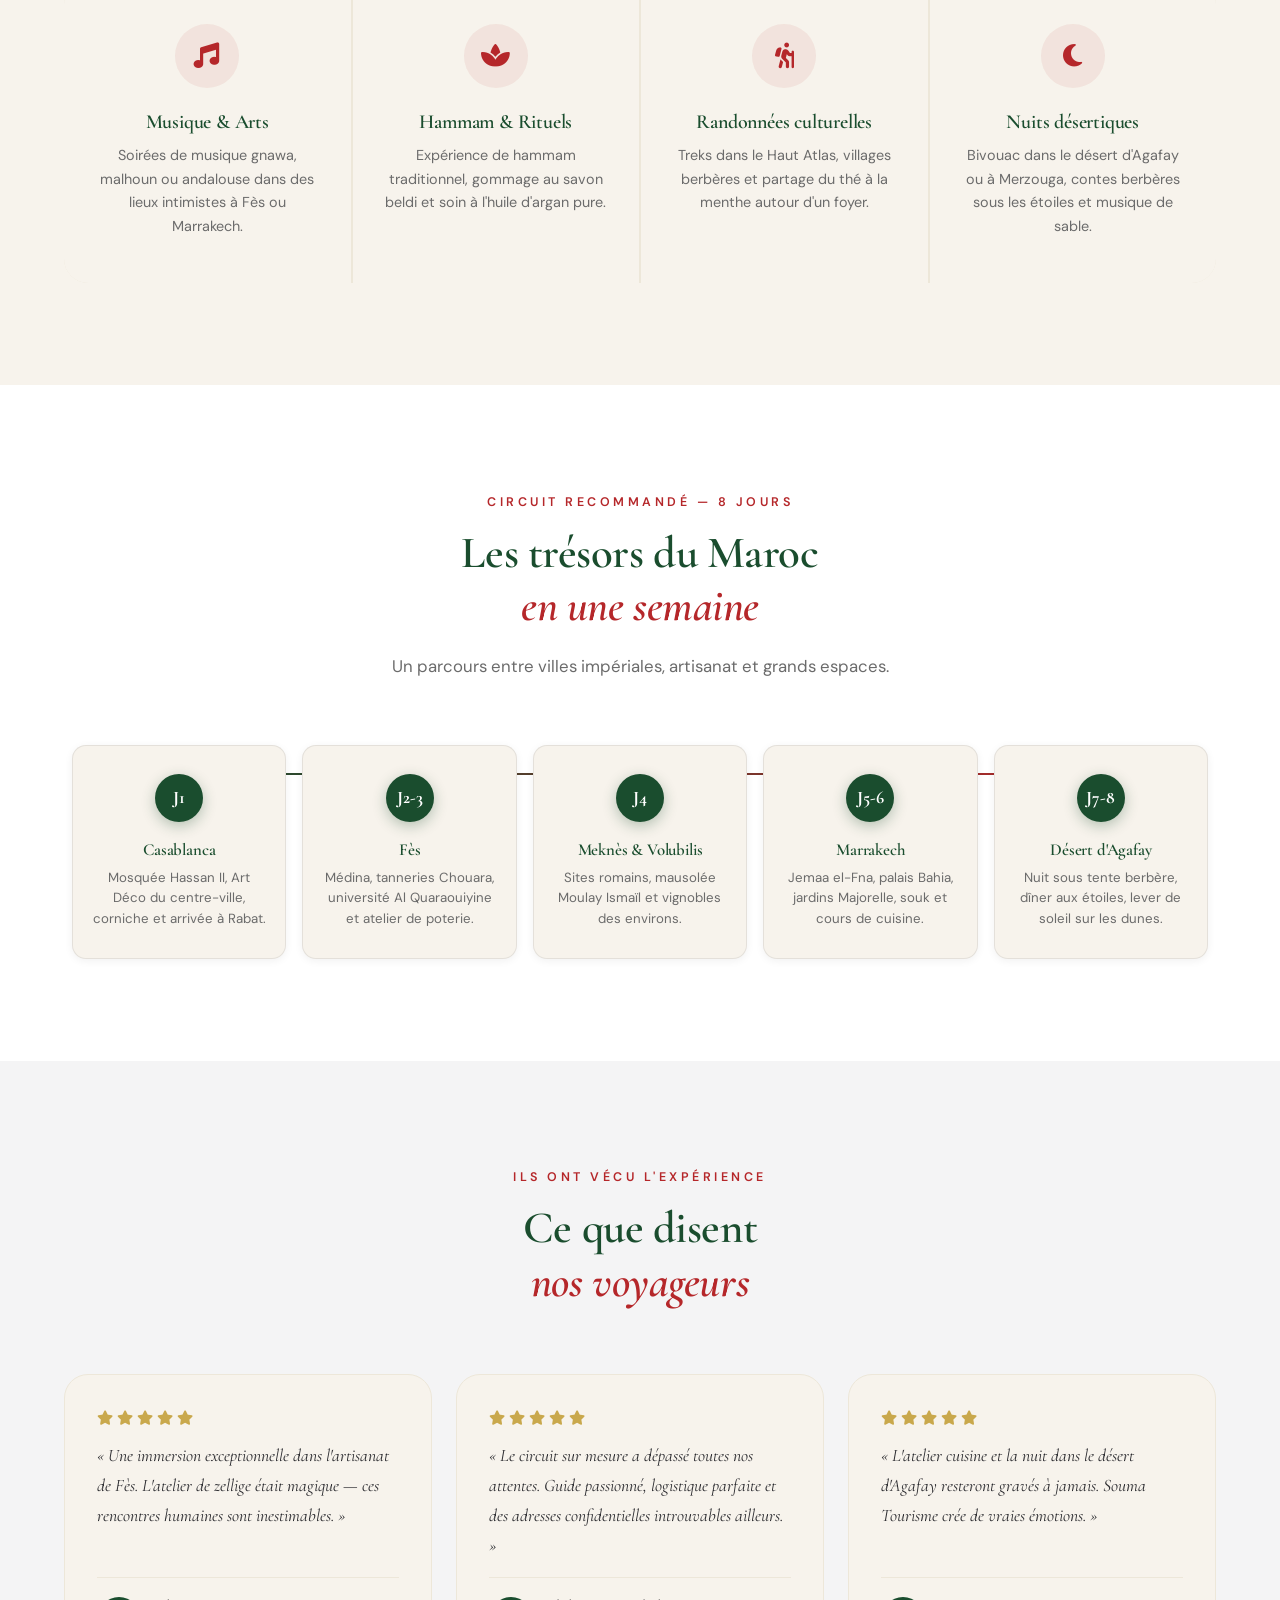
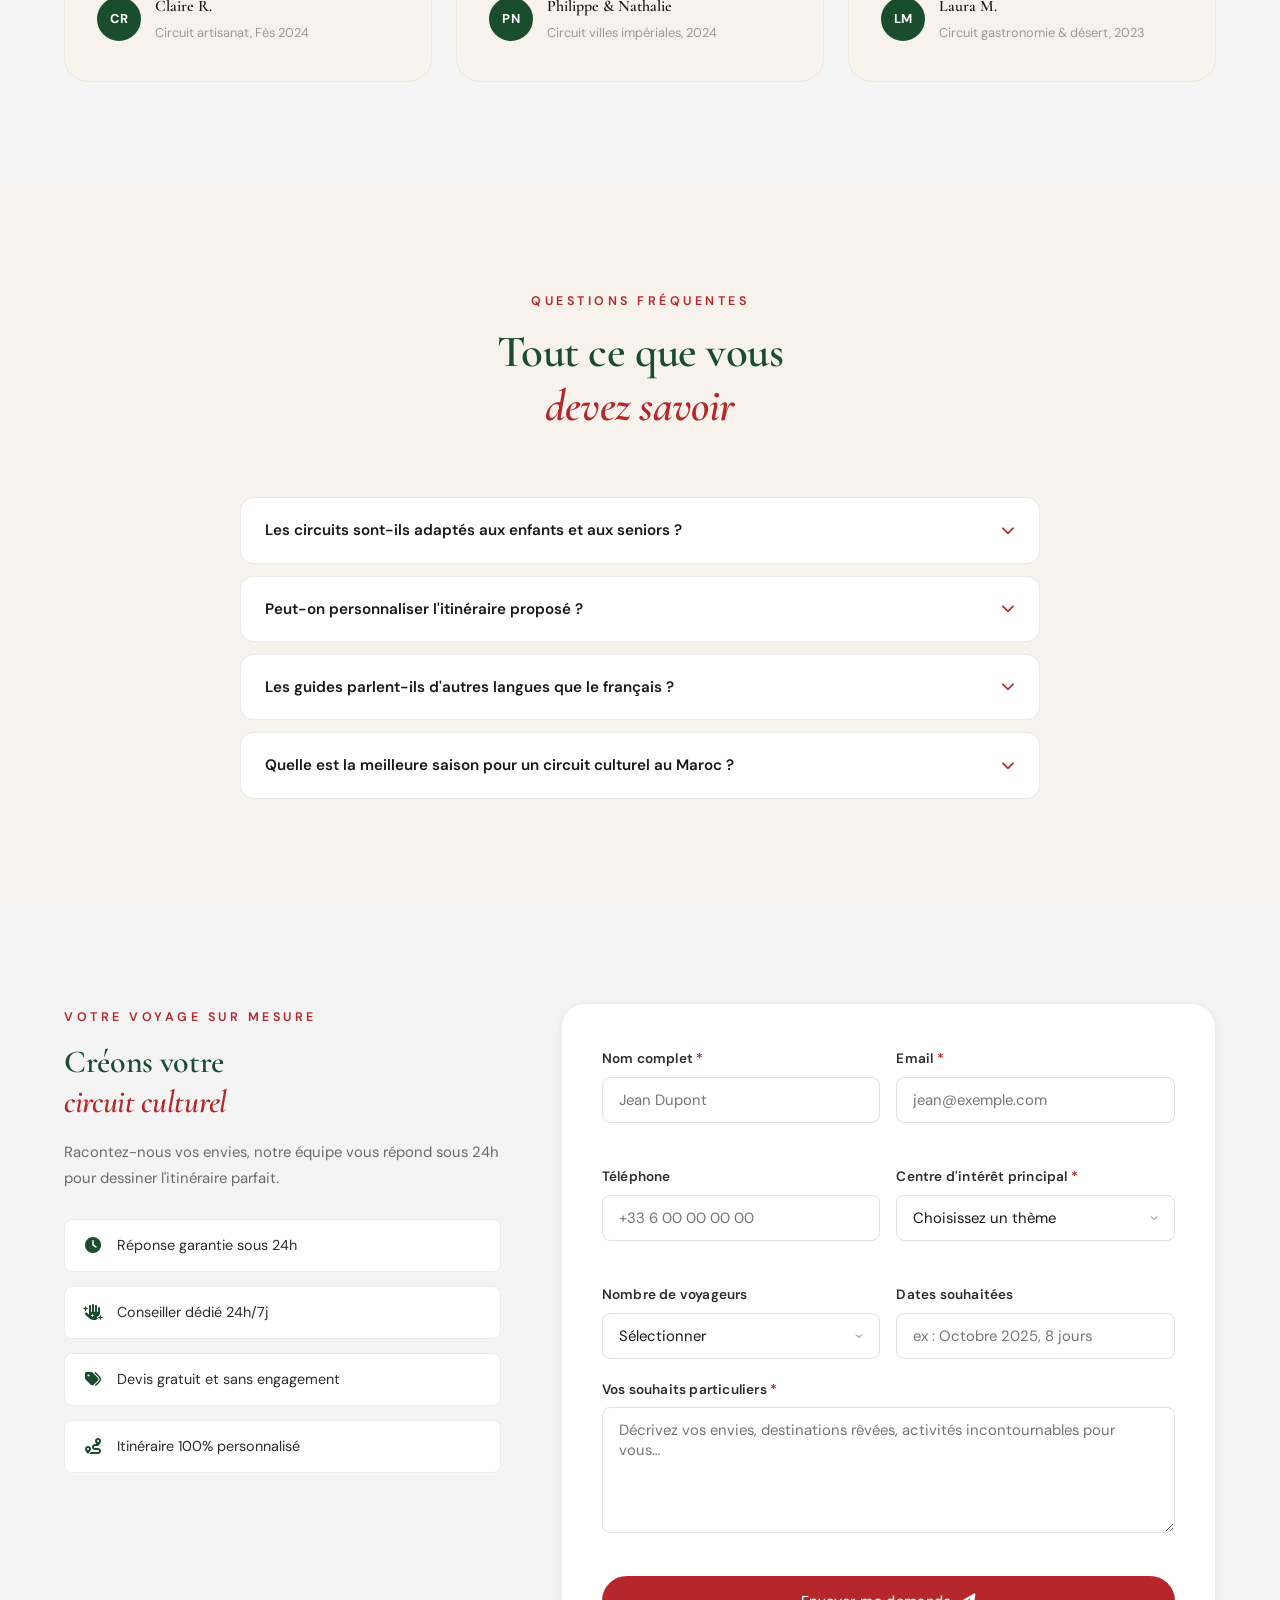
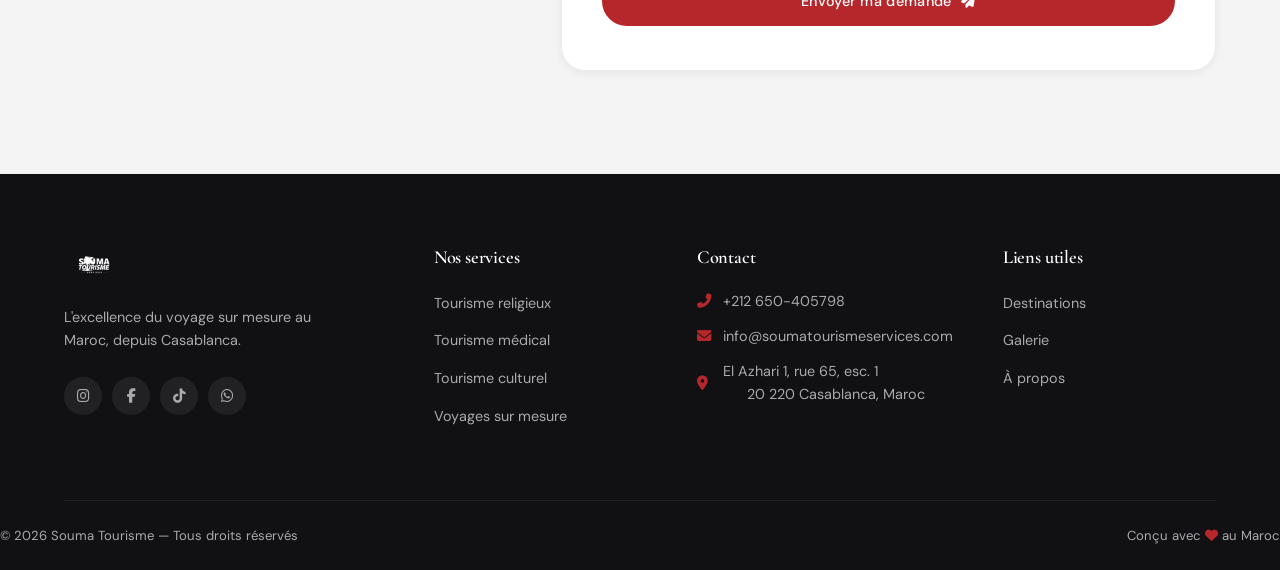
==== commit 76e337fc: "Add topbar styles to culturel.html" ====
--- a/culturel.html
+++ b/culturel.html
@@ -30,6 +30,39 @@
     <link rel="stylesheet" href="css/style.css">
 
     <style>
+            /* ── TOPBAR (identique) ── */
+    .topbar {
+        background: var(--primary);
+        color: rgba(255,255,255,0.85);
+        font-size: 0.78rem;
+        text-align: center;
+        padding: 9px 20px;
+        letter-spacing: 0.3px;
+        display: flex;
+        align-items: center;
+        justify-content: center;
+        gap: 20px;
+        flex-wrap: wrap;
+        height: var(--topbar-h);
+    }
+    .topbar a {
+        color: var(--gold);
+        text-decoration: none;
+        font-weight: 600;
+        transition: opacity 0.2s;
+    }
+    .topbar a:hover { opacity: 0.8; }
+    .topbar__sep { opacity: 0.3; }
+    @media (max-width: 768px) { .topbar { display: none; } }
+
+    /* ── HEADER décalé sous topbar (comme medical/religieux) ── */
+    .header {
+        top: var(--topbar-h);
+    }
+    @media (max-width: 768px) {
+        .header { top: 0; }
+    }
+
         /* ── HERO CULTUREL ── */
         .hero-culturel {
             position: relative;
